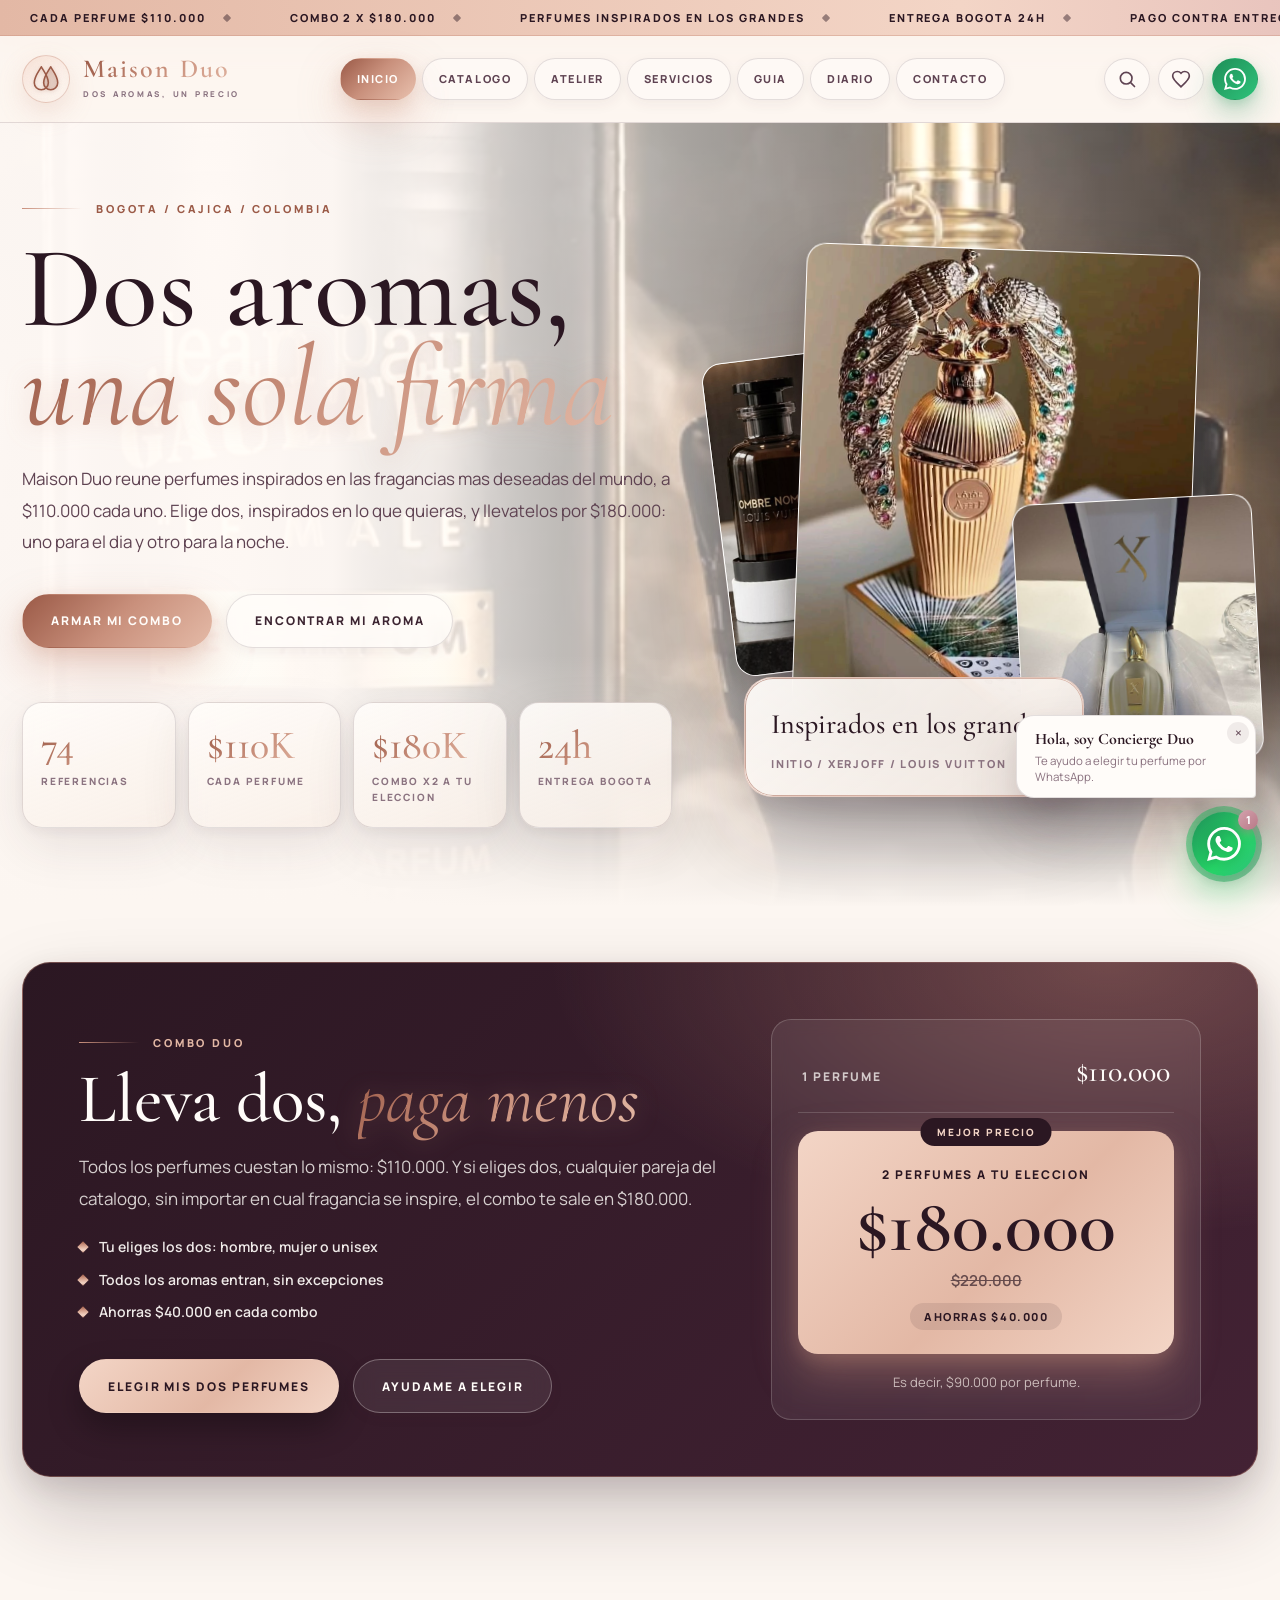
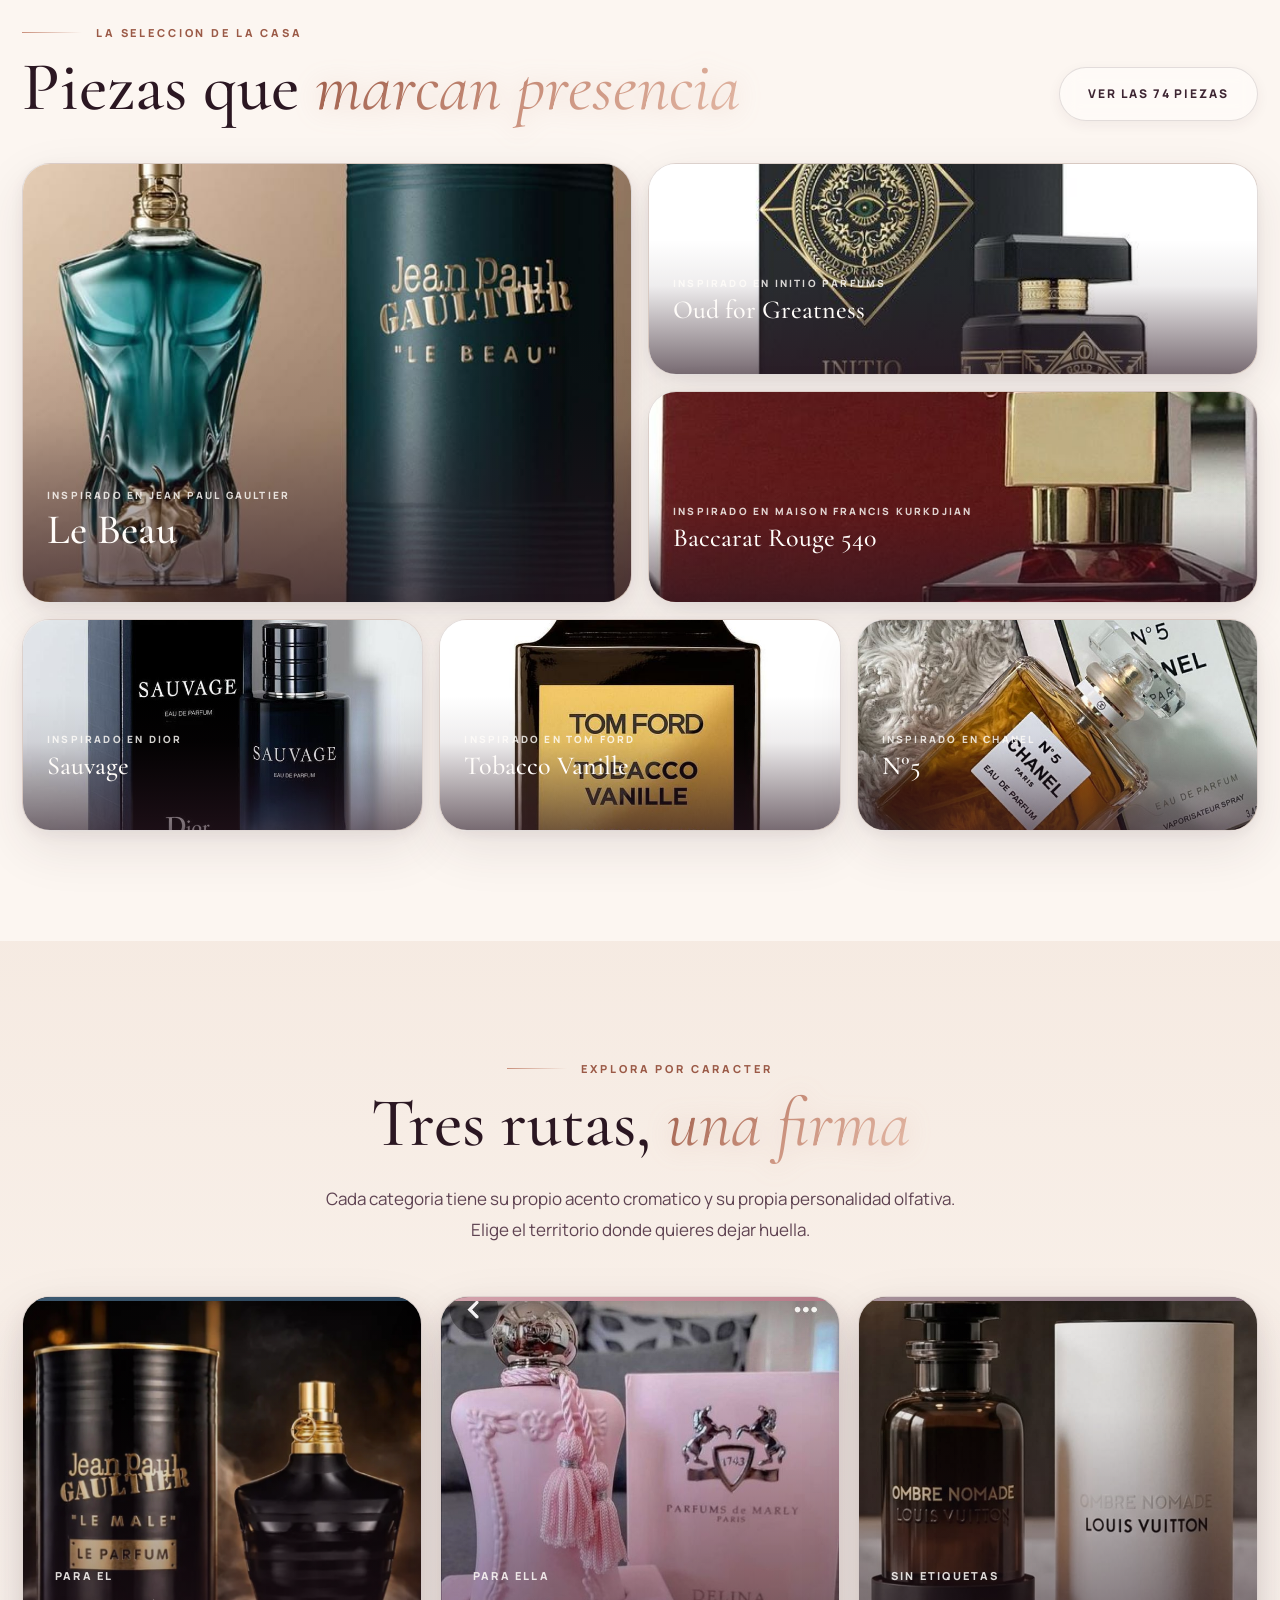
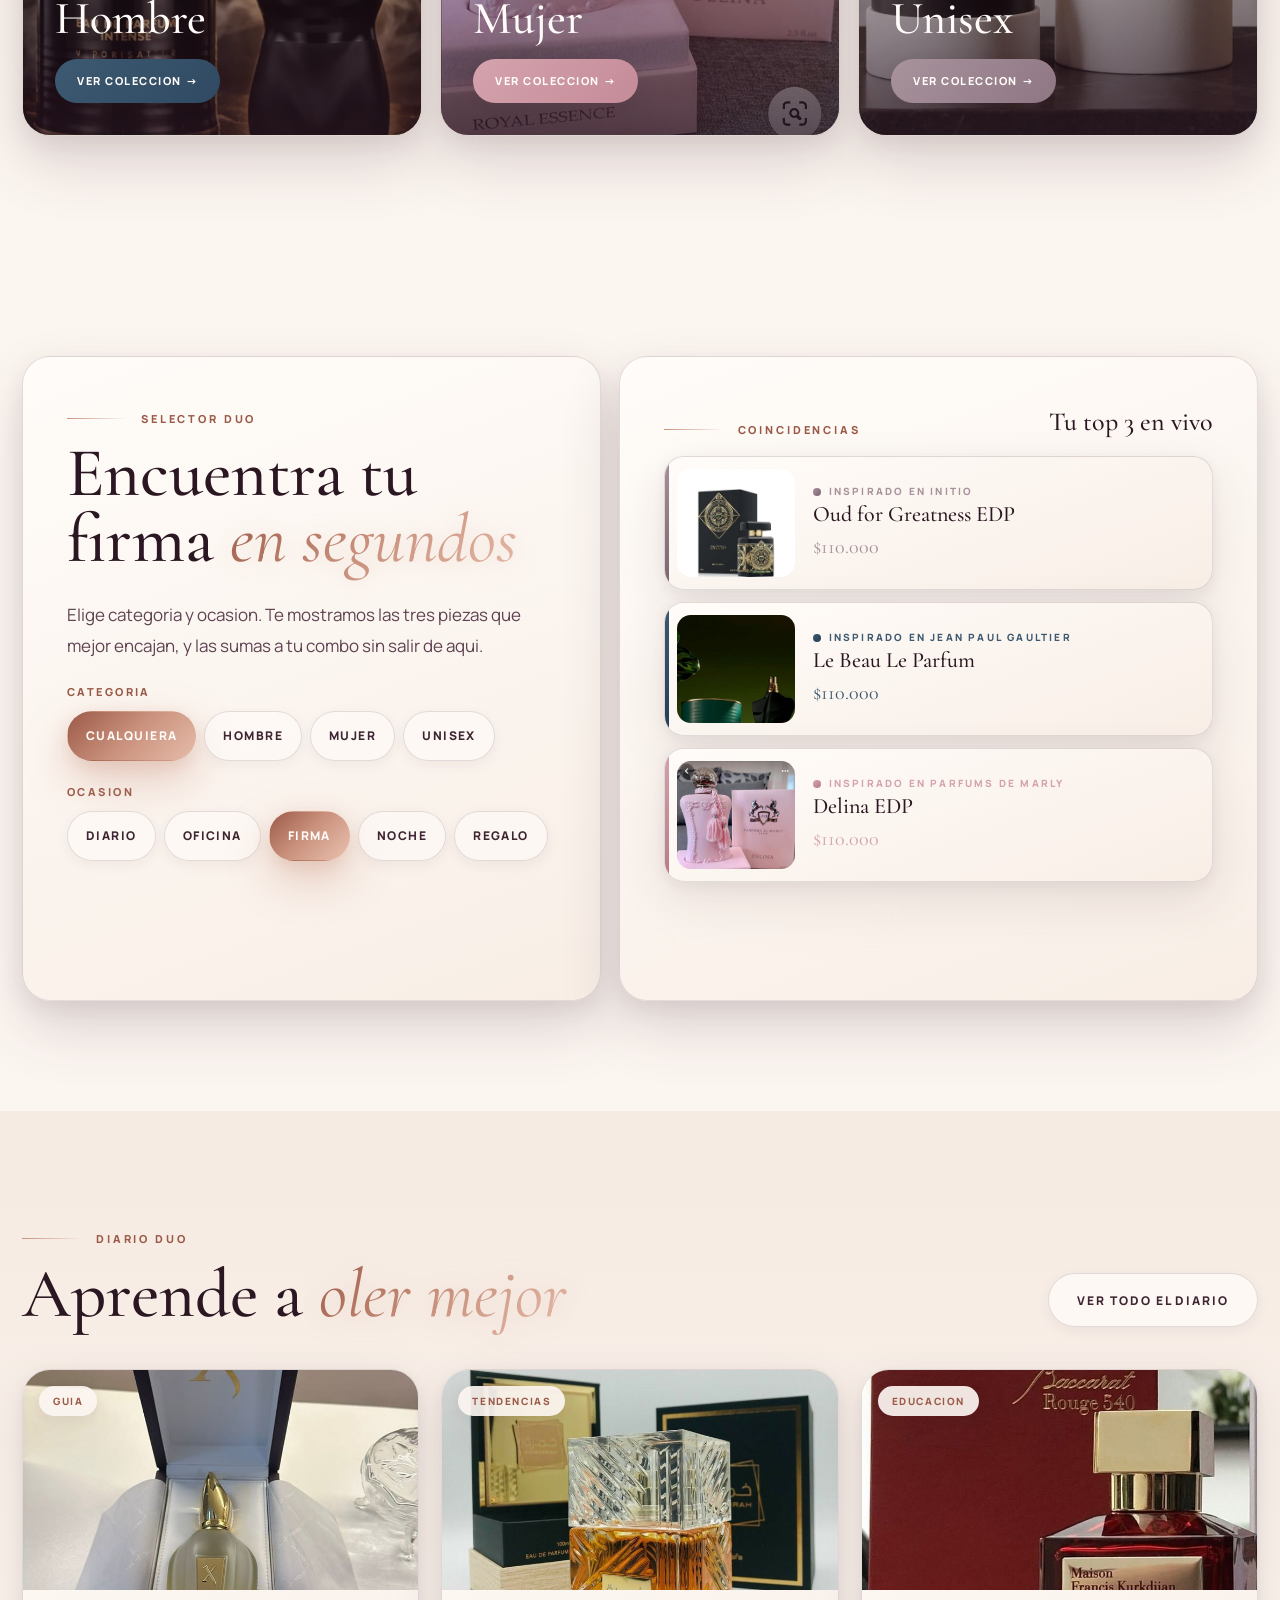
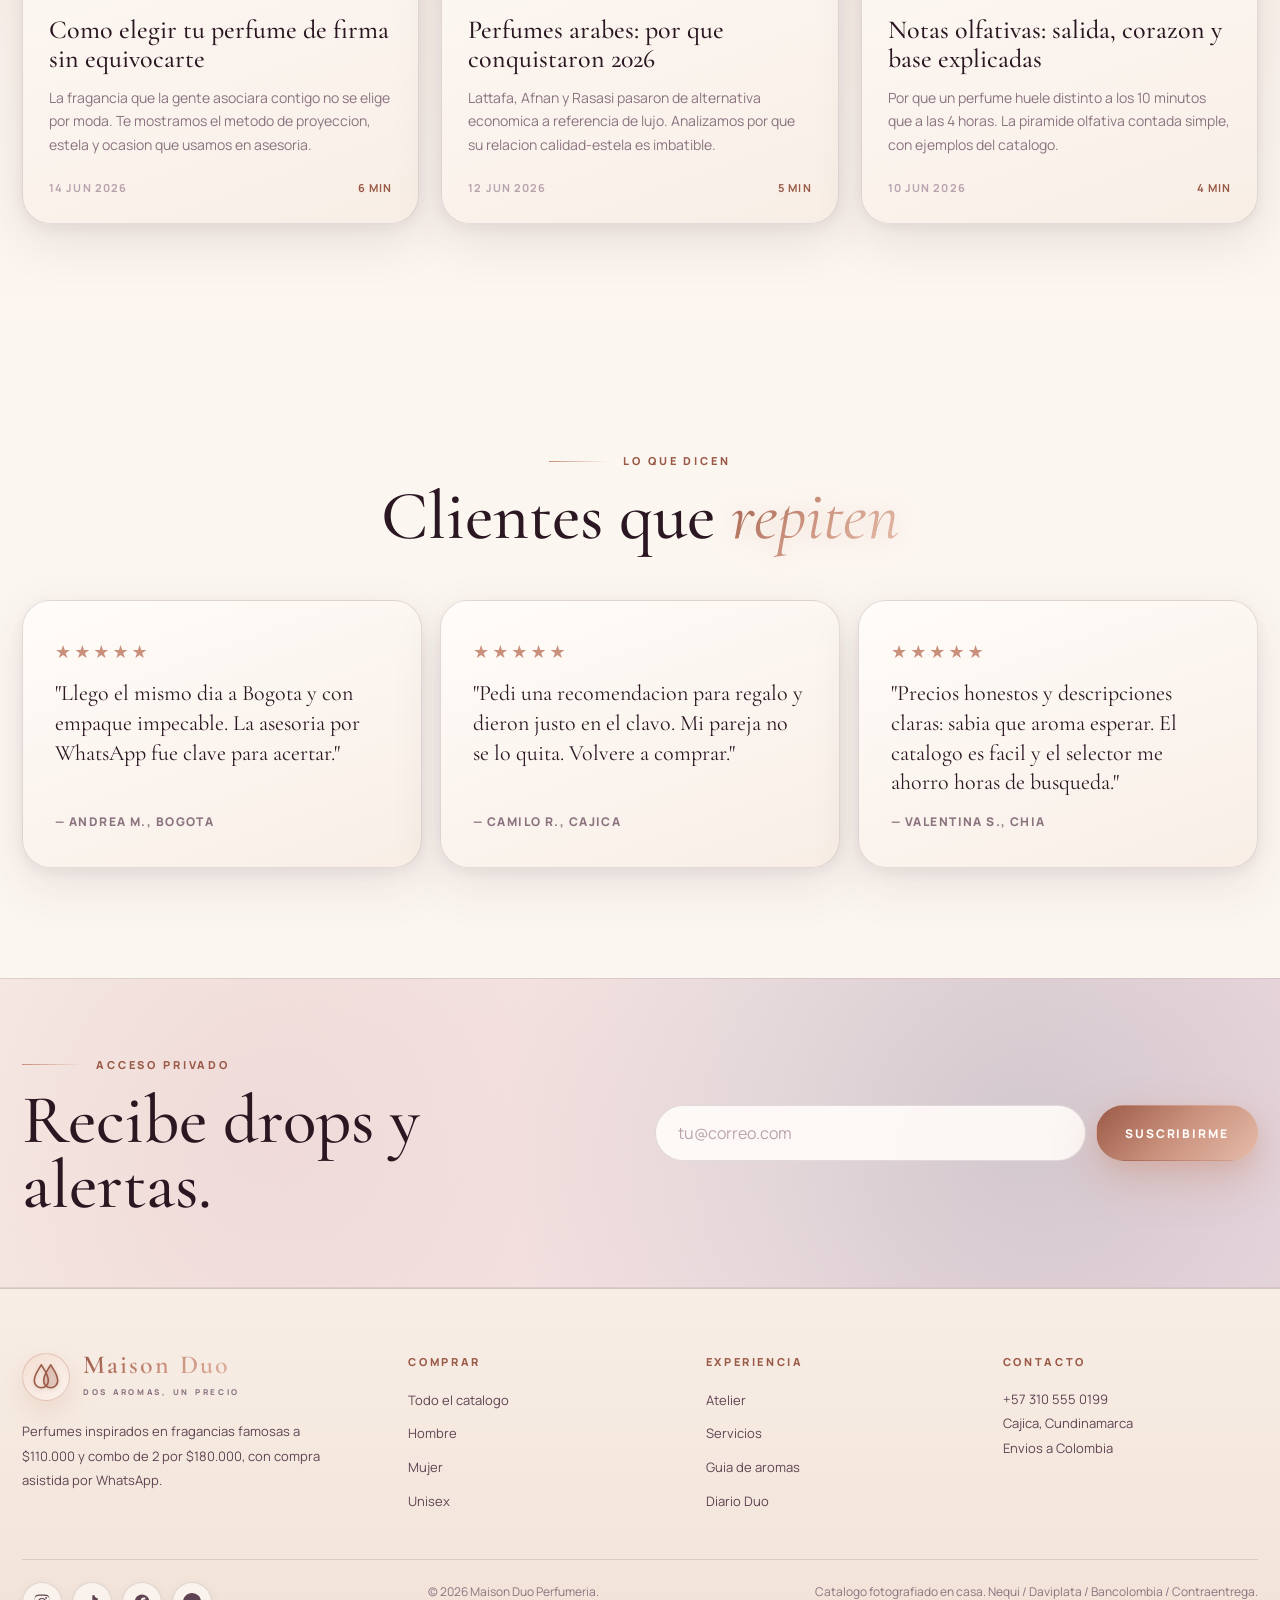
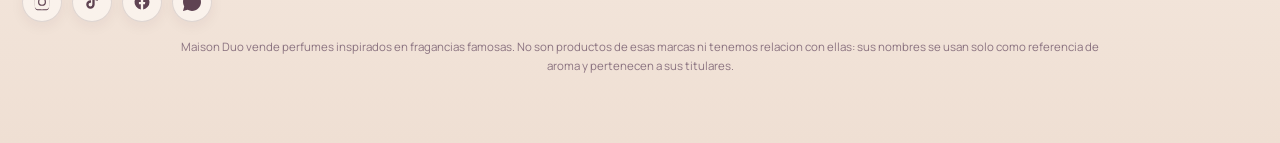
==== index.html @ 2a23bab1 "Sell perfumes as "inspirados en" instead of originals - Every product now reads "Inspirado en <marca" ====
<!DOCTYPE html>
<html lang="es-CO">
<head>
  <meta charset="UTF-8">
  <meta name="viewport" content="width=device-width, initial-scale=1.0">
  <title>Maison Duo | Perfumes inspirados en los grandes, a $110.000 y combo x2 por $180.000</title>
  <meta name="description" content="Perfumes inspirados en las fragancias mas deseadas, en Colombia: cada uno a $110.000 y combo de 2 a tu eleccion por $180.000. Asesoria por WhatsApp y envios a Bogota, Cajica y todo el pais.">
  <meta name="robots" content="index,follow">
  <meta property="og:title" content="Maison Duo | Cada perfume $110.000, combo x2 $180.000">
  <meta property="og:description" content="Elige dos perfumes inspirados en las fragancias que mas te gustan y paga $180.000. Concierge por WhatsApp y catalogo separado por ocasion, estilo y categoria.">
  <meta property="og:type" content="website">
  <meta property="og:image" content="https://daniel666674.github.io/imperium-royal/images/WhatsApp%20Image%202026-06-13%20at%203.59.09%20PM%20%281%29.jpeg">
  <meta name="twitter:card" content="summary_large_image">
  <link rel="icon" href="favicon.ico" sizes="32x32">
  <link rel="preconnect" href="https://fonts.googleapis.com">
  <link rel="preconnect" href="https://fonts.gstatic.com" crossorigin>
  
  <link href="https://fonts.googleapis.com/css2?family=Cormorant+Garamond:ital,wght@0,400;0,500;0,600;1,400&family=Manrope:wght@400;500;600;700;800&display=swap" rel="stylesheet">
  <link rel="stylesheet" href="styles.css?v=16">
  <script type="application/ld+json">{"@context":"https://schema.org","@type":"Store","name":"Maison Duo","description":"Perfumeria con perfumes inspirados en fragancias famosas, a $110.000 y combo de 2 por $180.000, con asesoria privada en Colombia.","priceRange":"$110.000 - $180.000","telephone":"+57 310 555 0199","address":{"@type":"PostalAddress","addressLocality":"Cajica","addressRegion":"Cundinamarca","addressCountry":"CO"},"sameAs":["https://github.com/Daniel666674/imperium-royal"]}</script>
</head>
<body>
<a class="skip-link" href="#main">Saltar al contenido</a>
<div class="ticker"><div class="ticker-track"><span>Cada perfume $110.000</span><span>Combo 2 x $180.000</span><span>Perfumes inspirados en los grandes</span><span>Entrega Bogota 24h</span><span>Pago contra entrega</span><span>Cada perfume $110.000</span><span>Combo 2 x $180.000</span><span>Perfumes inspirados en los grandes</span><span>Entrega Bogota 24h</span><span>Pago contra entrega</span></div></div>
<header class="site-header"><div class="shell nav-inner"><a class="brand" href="index.html" aria-label="Maison Duo inicio"><span class="brand-mark" aria-hidden="true"><svg viewBox="0 0 64 64" fill="none"><path d="M22 6C26 14 37 26 37 40A15 15 0 0 1 7 40C7 26 18 14 22 6Z" stroke="currentColor" stroke-width="3.4" stroke-linejoin="round"/><path d="M42 6C46 14 57 26 57 40A15 15 0 0 1 27 40C27 26 38 14 42 6Z" fill="currentColor" fill-opacity=".2" stroke="currentColor" stroke-width="3.4" stroke-linejoin="round"/></svg></span><span><strong>Maison Duo</strong><small>Dos aromas, un precio</small></span></a><nav class="nav-links" aria-label="Navegacion principal"><a class="nav-link active" href="index.html">Inicio</a><a class="nav-link" href="catalogo.html">Catalogo</a><a class="nav-link" href="atelier.html">Atelier</a><a class="nav-link" href="servicios.html">Servicios</a><a class="nav-link" href="guia.html">Guia</a><a class="nav-link" href="blog.html">Diario</a><a class="nav-link" href="contacto.html">Contacto</a></nav><div class="nav-actions"><button class="icon-btn menu-toggle" aria-label="Abrir menu">Menu</button><a class="icon-btn" href="catalogo.html" aria-label="Ir al catalogo">Buscar</a><a class="nav-link wa-btn" href="https://wa.me/573105550199?text=Hola%20Maison%20Duo%2C%20quiero%20asesoria%20premium" target="_blank" rel="noopener" aria-label="WhatsApp"><svg viewBox="0 0 32 32" fill="currentColor" aria-hidden="true"><path d="M16.003.064C7.17.064.008 7.226.008 16.062a15.94 15.94 0 0 0 2.137 7.992L0 32.064l8.2-2.148a15.98 15.98 0 0 0 7.803 1.992h.007c8.83 0 15.99-7.162 15.99-15.998 0-4.28-1.663-8.302-4.682-11.322A15.89 15.89 0 0 0 16.003.064zM23.31 19.28c-.4-.2-2.37-1.17-2.74-1.3-.37-.13-.64-.2-.9.2-.27.4-1.03 1.3-1.27 1.57-.23.27-.47.3-.87.1-.4-.2-1.69-.62-3.22-1.98-1.19-1.06-1.99-2.37-2.22-2.77-.23-.4-.02-.62.18-.82.18-.18.4-.47.6-.7.2-.23.27-.4.4-.67.13-.27.07-.5-.03-.7-.1-.2-.9-2.17-1.23-2.97-.33-.78-.66-.67-.9-.69-.23-.01-.5-.01-.77-.01-.27 0-.7.1-1.07.5-.37.4-1.4 1.37-1.4 3.34 0 1.97 1.43 3.87 1.63 4.13.2.27 2.82 4.31 6.83 6.04.95.41 1.7.66 2.28.84.96.31 1.83.26 2.52.16.77-.12 2.37-.97 2.7-1.9.33-.93.33-1.73.23-1.9-.1-.17-.37-.27-.77-.47z"/></svg></a></div></div></header>
<main id="main">
  <section class="hero">
    <div class="shell hero-grid">
      <div class="reveal"><span class="eyebrow">Bogota / Cajica / Colombia</span><h1>Dos aromas, <em>una sola firma</em></h1><p class="lead">Maison Duo reune perfumes inspirados en las fragancias mas deseadas del mundo, a $110.000 cada uno. Elige dos, inspirados en lo que quieras, y llevatelos por $180.000: uno para el dia y otro para la noche.</p><div class="cta-row"><a class="pill-btn primary" href="catalogo.html#catalogo">Armar mi combo</a><a class="pill-btn secondary" href="guia.html">Encontrar mi aroma</a></div><div class="proof-strip"><div><b>74</b><span>Referencias</span></div><div><b>$110K</b><span>Cada perfume</span></div><div><b>$180K</b><span>Combo x2 a tu eleccion</span></div><div><b>24h</b><span>Entrega Bogota</span></div></div></div>
      <div class="hero-panel reveal"><div class="image-stack"><figure class="photo-frame side"><img src="images/WhatsApp%20Image%202026-06-13%20at%203.58.56%20PM%20%282%29.jpeg" alt="Louis Vuitton Ombre Nomade sobre marmol" loading="eager" decoding="async"></figure><figure class="photo-frame main"><img src="images/WhatsApp%20Image%202026-06-13%20at%203.59.09%20PM%20%282%29.jpeg" alt="Lattafa Pride Afeef edicion dorada con pavos reales" loading="eager" decoding="async"></figure><figure class="photo-frame mini"><img src="images/WhatsApp%20Image%202026-06-13%20at%203.58.59%20PM.jpeg" alt="Xerjoff Naxos en estuche de lujo" loading="eager" decoding="async"></figure><div class="floating-note"><b>Inspirados en los grandes</b><span>Initio / Xerjoff / Louis Vuitton</span></div></div></div>
    </div>
  </section>

  <section class="section combo-section" id="combo"><div class="shell">
    <div class="combo-banner reveal">
      <div class="combo-copy">
        <span class="eyebrow">Combo Duo</span>
        <h2>Lleva dos, <em>paga menos</em></h2>
        <p class="lead">Todos los perfumes cuestan lo mismo: $110.000. Y si eliges dos, cualquier pareja del catalogo, sin importar en cual fragancia se inspire, el combo te sale en $180.000.</p>
        <ul class="combo-points">
          <li>Tu eliges los dos: hombre, mujer o unisex</li>
          <li>Todos los aromas entran, sin excepciones</li>
          <li>Ahorras $40.000 en cada combo</li>
        </ul>
        <div class="cta-row"><a class="pill-btn primary" href="catalogo.html#catalogo">Elegir mis dos perfumes</a><a class="pill-btn secondary" href="guia.html">Ayudame a elegir</a></div>
      </div>
      <div class="combo-card" aria-label="Precios">
        <div class="combo-card-row"><span>1 perfume</span><b>$110.000</b></div>
        <div class="combo-card-hot">
          <span class="combo-badge">Mejor precio</span>
          <span class="combo-card-label">2 perfumes a tu eleccion</span>
          <b class="combo-card-price">$180.000</b>
          <s>$220.000</s>
          <span class="combo-card-save">Ahorras $40.000</span>
        </div>
        <p class="combo-card-note">Es decir, $90.000 por perfume.</p>
      </div>
    </div>
  </div></section>

  <section class="section">
    <div class="shell">
      <div class="section-head reveal"><div><span class="eyebrow">La seleccion de la casa</span><h2>Piezas que <em>marcan presencia</em></h2></div><a class="pill-btn secondary" href="catalogo.html">Ver las 74 piezas</a></div>
      <div class="showcase reveal">
        <a class="show-tile feat" href="catalogo.html?cat=hombre" data-open="5"><img src="images/WhatsApp%20Image%202026-06-13%20at%203.59.09%20PM%20%281%29.jpeg" alt="Perfume inspirado en Jean Paul Gaultier Le Beau" loading="lazy" decoding="async"><div class="cap"><small>Inspirado en Jean Paul Gaultier</small><b>Le Beau</b><em>Ver detalle &rarr;</em></div></a>
        <a class="show-tile wide" href="catalogo.html?cat=unisex" data-open="0"><img src="images/WhatsApp%20Image%202026-06-13%20at%203.58.41%20PM.jpeg" alt="Perfume inspirado en Initio Oud for Greatness" loading="lazy" decoding="async"><div class="cap"><small>Inspirado en Initio Parfums</small><b>Oud for Greatness</b><em>Ver detalle &rarr;</em></div></a>
        <a class="show-tile wide" href="catalogo.html?cat=unisex" data-open="18"><img src="images/WhatsApp%20Image%202026-06-13%20at%203.58.50%20PM%20%281%29.jpeg" alt="Perfume inspirado en Maison Francis Kurkdjian Baccarat Rouge 540" loading="lazy" decoding="async"><div class="cap"><small>Inspirado en Maison Francis Kurkdjian</small><b>Baccarat Rouge 540</b><em>Ver detalle &rarr;</em></div></a>
        <a class="show-tile std" href="catalogo.html?cat=hombre" data-open="51"><img src="images/WhatsApp%20Image%202026-06-13%20at%203.59.06%20PM%20%282%29.jpeg" alt="Perfume inspirado en Dior Sauvage Eau de Parfum" loading="lazy" decoding="async"><div class="cap"><small>Inspirado en Dior</small><b>Sauvage</b><em>Ver detalle &rarr;</em></div></a>
        <a class="show-tile std" href="catalogo.html?cat=unisex" data-open="2"><img src="images/WhatsApp%20Image%202026-06-13%20at%203.58.43%20PM.jpeg" alt="Perfume inspirado en Tom Ford Tobacco Vanille" loading="lazy" decoding="async"><div class="cap"><small>Inspirado en Tom Ford</small><b>Tobacco Vanille</b><em>Ver detalle &rarr;</em></div></a>
        <a class="show-tile std" href="catalogo.html?cat=mujer" data-open="52"><img src="images/WhatsApp%20Image%202026-06-13%20at%203.59.06%20PM%20%283%29.jpeg" alt="Perfume inspirado en Chanel No 5 Eau de Parfum" loading="lazy" decoding="async"><div class="cap"><small>Inspirado en Chanel</small><b>N&deg;5</b><em>Ver detalle &rarr;</em></div></a>
      </div>
    </div>
  </section>

  <section class="section alt">
    <div class="shell">
      <div class="head-center reveal"><span class="eyebrow">Explora por caracter</span><h2>Tres rutas, <em>una firma</em></h2><p class="lead">Cada categoria tiene su propio acento cromatico y su propia personalidad olfativa. Elige el territorio donde quieres dejar huella.</p></div>
      <div class="collections reveal">
        <article class="collection-card" data-cat="hombre"><img src="images/WhatsApp%20Image%202026-06-13%20at%203.59.11%20PM.jpeg" alt="Perfumes para hombre" loading="lazy" decoding="async"><div class="c-body"><span>Para el</span><h3>Hombre</h3><a class="c-link" href="catalogo.html?cat=hombre">Ver coleccion &rarr;</a></div></article>
        <article class="collection-card" data-cat="mujer"><img src="images/WhatsApp%20Image%202026-06-13%20at%203.58.46%20PM%20%282%29.jpeg" alt="Perfumes para mujer" loading="lazy" decoding="async"><div class="c-body"><span>Para ella</span><h3>Mujer</h3><a class="c-link" href="catalogo.html?cat=mujer">Ver coleccion &rarr;</a></div></article>
        <article class="collection-card" data-cat="unisex"><img src="images/WhatsApp%20Image%202026-06-13%20at%203.58.56%20PM%20%282%29.jpeg" alt="Perfumes unisex y nicho" loading="lazy" decoding="async"><div class="c-body"><span>Sin etiquetas</span><h3>Unisex</h3><a class="c-link" href="catalogo.html?cat=unisex">Ver coleccion &rarr;</a></div></article>
      </div>
    </div>
  </section>

  <section class="section"><div class="shell finder reveal" data-scent-finder>
    <div class="finder-copy">
      <span class="eyebrow">Selector Duo</span>
      <h2>Encuentra tu firma <em>en segundos</em></h2>
      <p class="lead">Elige categoria y ocasion. Te mostramos las tres piezas que mejor encajan, y las sumas a tu combo sin salir de aqui.</p>
      <div class="finder-group">
        <span class="finder-label">Categoria</span>
        <div class="finder-options">
          <button class="choice active" data-pick="cat:all">Cualquiera</button>
          <button class="choice" data-pick="cat:hombre">Hombre</button>
          <button class="choice" data-pick="cat:mujer">Mujer</button>
          <button class="choice" data-pick="cat:unisex">Unisex</button>
        </div>
      </div>
      <div class="finder-group">
        <span class="finder-label">Ocasion</span>
        <div class="finder-options">
          <button class="choice" data-pick="mood:diario">Diario</button>
          <button class="choice" data-pick="mood:oficina">Oficina</button>
          <button class="choice active" data-pick="mood:firma">Firma</button>
          <button class="choice" data-pick="mood:noche">Noche</button>
          <button class="choice" data-pick="mood:regalo">Regalo</button>
        </div>
      </div>
    </div>
    <div class="finder-stage">
      <div class="finder-stage-head"><span class="eyebrow">Coincidencias</span><h3 style="font-family:var(--serif);font-size:26px;font-weight:500">Tu top 3 en vivo</h3></div>
      <div class="finder-results" data-results aria-live="polite"></div>
      <a class="pill-btn secondary" href="catalogo.html" style="margin-top:6px;align-self:flex-start">Explorar las 74 piezas</a>
    </div>
  </div></section>

  <section class="section alt">
    <div class="shell">
      <div class="section-head reveal"><div><span class="eyebrow">Diario Duo</span><h2>Aprende a <em>oler mejor</em></h2></div><a class="pill-btn secondary" href="blog.html">Ver todo el diario</a></div>
      <div class="journal reveal">
        <a class="post-card" href="blog.html#firma"><div class="post-thumb"><span class="post-cat">Guia</span><img src="images/WhatsApp%20Image%202026-06-13%20at%203.58.59%20PM.jpeg" alt="Como elegir tu perfume de firma" loading="lazy" decoding="async"></div><div class="post-body"><h3>Como elegir tu perfume de firma sin equivocarte</h3><p>La fragancia que la gente asociara contigo no se elige por moda. Te mostramos el metodo de proyeccion, estela y ocasion que usamos en asesoria.</p><div class="post-meta"><span>14 Jun 2026</span><span class="read">6 min</span></div></div></a>
        <a class="post-card" href="blog.html#arabes"><div class="post-thumb"><span class="post-cat">Tendencias</span><img src="images/WhatsApp%20Image%202026-06-13%20at%203.59.10%20PM%20%281%29.jpeg" alt="Perfumes arabes en 2026" loading="lazy" decoding="async"></div><div class="post-body"><h3>Perfumes arabes: por que conquistaron 2026</h3><p>Lattafa, Afnan y Rasasi pasaron de alternativa economica a referencia de lujo. Analizamos por que su relacion calidad-estela es imbatible.</p><div class="post-meta"><span>12 Jun 2026</span><span class="read">5 min</span></div></div></a>
        <a class="post-card" href="blog.html#notas"><div class="post-thumb"><span class="post-cat">Educacion</span><img src="images/WhatsApp%20Image%202026-06-13%20at%203.58.50%20PM%20%281%29.jpeg" alt="Notas olfativas explicadas" loading="lazy" decoding="async"></div><div class="post-body"><h3>Notas olfativas: salida, corazon y base explicadas</h3><p>Por que un perfume huele distinto a los 10 minutos que a las 4 horas. La piramide olfativa contada simple, con ejemplos del catalogo.</p><div class="post-meta"><span>10 Jun 2026</span><span class="read">4 min</span></div></div></a>
      </div>
    </div>
  </section>

  <section class="section"><div class="shell">
    <div class="head-center reveal"><span class="eyebrow">Lo que dicen</span><h2>Clientes que <em>repiten</em></h2></div>
    <div class="testi-grid reveal">
      <figure class="testi"><div class="stars" aria-label="5 de 5">★★★★★</div><blockquote>"Llego el mismo dia a Bogota y con empaque impecable. La asesoria por WhatsApp fue clave para acertar."</blockquote><figcaption>— Andrea M., Bogota</figcaption></figure>
      <figure class="testi"><div class="stars" aria-label="5 de 5">★★★★★</div><blockquote>"Pedi una recomendacion para regalo y dieron justo en el clavo. Mi pareja no se lo quita. Volvere a comprar."</blockquote><figcaption>— Camilo R., Cajica</figcaption></figure>
      <figure class="testi"><div class="stars" aria-label="5 de 5">★★★★★</div><blockquote>"Precios honestos y descripciones claras: sabia que aroma esperar. El catalogo es facil y el selector me ahorro horas de busqueda."</blockquote><figcaption>— Valentina S., Chia</figcaption></figure>
    </div>
  </div></section>

  <section class="section alt" data-recent-section style="display:none"><div class="shell">
    <div class="section-head reveal"><div><span class="eyebrow">Tu recorrido</span><h2>Vistos <em>recientemente</em></h2></div><a class="pill-btn secondary" href="catalogo.html">Seguir explorando</a></div>
    <div class="recent-row" data-recent aria-live="polite"></div>
  </div></section>

  <section class="newsletter"><div class="shell newsletter-inner reveal"><div><span class="eyebrow">Acceso privado</span><h2>Recibe drops y alertas.</h2></div><form class="form" data-soft-submit><input type="email" placeholder="tu@correo.com" aria-label="Correo electronico" required><button class="pill-btn primary" type="submit">Suscribirme</button></form></div></section>
</main>
<footer><div class="shell footer-grid"><div><a class="brand" href="index.html"><span class="brand-mark" aria-hidden="true"><svg viewBox="0 0 64 64" fill="none"><path d="M22 6C26 14 37 26 37 40A15 15 0 0 1 7 40C7 26 18 14 22 6Z" stroke="currentColor" stroke-width="3.4" stroke-linejoin="round"/><path d="M42 6C46 14 57 26 57 40A15 15 0 0 1 27 40C27 26 38 14 42 6Z" fill="currentColor" fill-opacity=".2" stroke="currentColor" stroke-width="3.4" stroke-linejoin="round"/></svg></span><span><strong>Maison Duo</strong><small>Dos aromas, un precio</small></span></a><p style="margin-top:18px;max-width:330px">Perfumes inspirados en fragancias famosas a $110.000 y combo de 2 por $180.000, con compra asistida por WhatsApp.</p></div><div><h4>Comprar</h4><ul><li><a href="catalogo.html">Todo el catalogo</a></li><li><a href="catalogo.html?cat=hombre">Hombre</a></li><li><a href="catalogo.html?cat=mujer">Mujer</a></li><li><a href="catalogo.html?cat=unisex">Unisex</a></li></ul></div><div><h4>Experiencia</h4><ul><li><a href="atelier.html">Atelier</a></li><li><a href="servicios.html">Servicios</a></li><li><a href="guia.html">Guia de aromas</a></li><li><a href="blog.html">Diario Duo</a></li></ul></div><div><h4>Contacto</h4><p>+57 310 555 0199<br>Cajica, Cundinamarca<br>Envios a Colombia</p></div></div><div class="shell footer-bottom"><span>© 2026 Maison Duo Perfumeria.</span><span>Catalogo fotografiado en casa. Nequi / Daviplata / Bancolombia / Contraentrega.</span></div></footer>
<a class="floating-wa" href="https://wa.me/573105550199?text=Hola%20Maison%20Duo%2C%20quiero%20asesoria%20para%20elegir%20un%20perfume" target="_blank" rel="noopener" aria-label="WhatsApp"><svg viewBox="0 0 32 32" fill="currentColor" aria-hidden="true"><path d="M16.003.064C7.17.064.008 7.226.008 16.062a15.94 15.94 0 0 0 2.137 7.992L0 32.064l8.2-2.148a15.98 15.98 0 0 0 7.803 1.992h.007c8.83 0 15.99-7.162 15.99-15.998 0-4.28-1.663-8.302-4.682-11.322A15.89 15.89 0 0 0 16.003.064zM23.31 19.28c-.4-.2-2.37-1.17-2.74-1.3-.37-.13-.64-.2-.9.2-.27.4-1.03 1.3-1.27 1.57-.23.27-.47.3-.87.1-.4-.2-1.69-.62-3.22-1.98-1.19-1.06-1.99-2.37-2.22-2.77-.23-.4-.02-.62.18-.82.18-.18.4-.47.6-.7.2-.23.27-.4.4-.67.13-.27.07-.5-.03-.7-.1-.2-.9-2.17-1.23-2.97-.33-.78-.66-.67-.9-.69-.23-.01-.5-.01-.77-.01-.27 0-.7.1-1.07.5-.37.4-1.4 1.37-1.4 3.34 0 1.97 1.43 3.87 1.63 4.13.2.27 2.82 4.31 6.83 6.04.95.41 1.7.66 2.28.84.96.31 1.83.26 2.52.16.77-.12 2.37-.97 2.7-1.9.33-.93.33-1.73.23-1.9-.1-.17-.37-.27-.77-.47z"/></svg></a>
<script src="site.js?v=16"></script>
</body>
</html>
---- styles.css ----
*,*::before,*::after{box-sizing:border-box;margin:0;padding:0}
:root{
  --cream-50:#fcf6f1;
  --cream-100:#f8eee6;
  --cream-200:#efdfd3;
  --cream-300:#e0cbbb;
  --ivory:#fffcf9;
  --paper:#fbf3ec;
  --linen:#f4e7dd;
  --sand:#ead8ca;
  --espresso:#2b1722;
  --ink:#3d2532;
  --cocoa:#5f4352;
  --muted:#8b7380;
  --whisper:#b9a3ae;
  --champagne:#c9907c;
  --champagne-2:#e3b8a5;
  --champagne-3:#f3d5c6;
  --bronze:#9b5a47;
  --rose-soft:#d4a3ad;
  --rose-deep:#b87887;
  --navy-soft:#3d5a72;
  --navy-deep:#243d54;
  --taupe-soft:#a8929c;
  --taupe-deep:#7a6270;
  --sage:#9bab94;
  --line:rgba(61,37,50,.14);
  --line-strong:rgba(61,37,50,.28);
  --line-gold:rgba(201,144,124,.42);
  --glass:rgba(255,252,249,.7);
  --shadow-soft:0 18px 50px rgba(61,37,50,.1),0 4px 14px rgba(61,37,50,.06);
  --shadow-float:0 28px 60px rgba(61,37,50,.16),0 8px 22px rgba(61,37,50,.08);
  --shadow-deep:0 36px 80px rgba(43,23,34,.22),0 10px 28px rgba(43,23,34,.12);
  --shadow-champagne:0 18px 44px rgba(201,144,124,.42),0 6px 16px rgba(201,144,124,.22);
  --grad-champagne:linear-gradient(135deg,#9b5a47 0%,#c9907c 28%,#e3b8a5 55%,#f3d5c6 78%,#c9907c 100%);
  --grad-cream:linear-gradient(180deg,#fcf6f1 0%,#f8eee6 60%,#efdfd3 100%);
  --grad-rose:linear-gradient(135deg,#d4a3ad,#b87887);
  --grad-navy:linear-gradient(135deg,#3d5a72,#243d54);
  --grad-taupe:linear-gradient(135deg,#a8929c,#7a6270);
  --serif:"Cormorant Garamond",Georgia,serif;
  --sans:"Manrope",system-ui,sans-serif;
  --ease:340ms cubic-bezier(.2,.8,.2,1);
  --ease-bouncy:520ms cubic-bezier(.34,1.56,.64,1);
  --radius-pill:999px;
  --radius-lg:28px;
  --radius-md:20px;
  --radius-sm:14px;
}
html{scroll-behavior:smooth;background:var(--cream-50)}
body{font-family:var(--sans);background:var(--cream-50);color:var(--espresso);line-height:1.6;overflow-x:hidden}
body::before{content:"";position:fixed;inset:0;z-index:-2;background:
  radial-gradient(1100px 600px at 12% 8%,rgba(212,163,173,.18),transparent 62%),
  radial-gradient(960px 580px at 88% 18%,rgba(61,90,114,.14),transparent 66%),
  radial-gradient(820px 520px at 50% 92%,rgba(201,144,124,.18),transparent 68%),
  linear-gradient(180deg,#fcf6f1 0%,#f8eee6 100%);
  animation:bgDrift 28s ease-in-out infinite alternate}
body::after{content:"";position:fixed;inset:0;z-index:-1;pointer-events:none;opacity:.28;background-image:
  radial-gradient(rgba(61,37,50,.22) .5px,transparent .6px);
  background-size:3px 3px;mix-blend-mode:multiply}
@keyframes bgDrift{0%{background-position:0 0,0 0,0 0,0 0}100%{background-position:60px 30px,-50px -20px,0 -30px,0 0}}
a{color:inherit;text-decoration:none}
button,input,select,textarea{font:inherit;color:var(--espresso)}
button{border:0;background:transparent;color:inherit;cursor:pointer}
img,svg{display:block;max-width:100%}
.shell{width:min(100% - 44px,1380px);margin-inline:auto}
.skip-link{position:absolute;left:16px;top:12px;z-index:100;padding:10px 18px;border-radius:var(--radius-pill);background:var(--champagne);color:#fffcf9;transform:translateY(-160%);transition:transform var(--ease)}
.skip-link:focus{transform:translateY(0)}
.progress{position:fixed;left:0;top:0;z-index:90;width:100%;height:3px;background:linear-gradient(90deg,var(--champagne),var(--rose-soft),var(--navy-soft),var(--champagne));background-size:200% 100%;transform:scaleX(0);transform-origin:left;animation:gradSlide 6s linear infinite;box-shadow:0 0 14px rgba(201,144,124,.45)}
@keyframes gradSlide{to{background-position:200% 0}}

.ticker{height:36px;overflow:hidden;color:var(--espresso);background:linear-gradient(90deg,#e3b8a5,#f3d5c6,#d4a3ad,#f3d5c6,#e3b8a5);background-size:300% 100%;border-bottom:1px solid var(--line-gold);animation:gradSlide 14s linear infinite;box-shadow:0 4px 24px rgba(201,144,124,.2)}
.ticker-track{height:100%;display:flex;align-items:center;width:max-content;animation:ticker 28s linear infinite}
.ticker span{display:inline-flex;align-items:center;gap:18px;padding:0 30px;font-size:11px;font-weight:800;letter-spacing:.18em;text-transform:uppercase;white-space:nowrap}
.ticker span::after{content:"";width:6px;height:6px;background:var(--espresso);opacity:.45;transform:rotate(45deg);border-radius:1px}
@keyframes ticker{to{transform:translateX(-50%)}}

.site-header{position:sticky;top:0;z-index:70;background:rgba(252,246,241,.74);backdrop-filter:blur(24px) saturate(140%);border-bottom:1px solid var(--line);transition:background var(--ease),box-shadow var(--ease)}
.site-header.scrolled{background:rgba(252,246,241,.94);box-shadow:0 12px 36px rgba(61,37,50,.1)}
.nav-inner{min-height:86px;display:grid;grid-template-columns:auto 1fr auto;align-items:center;gap:22px}
.brand{display:flex;align-items:center;gap:13px;min-width:max-content}
.brand-mark{width:48px;height:48px;display:grid;place-items:center;border:1px solid var(--line-gold);background:linear-gradient(145deg,rgba(243,213,198,.5),rgba(255,252,249,.7));border-radius:50%;box-shadow:0 10px 26px rgba(201,144,124,.22),inset 0 0 18px rgba(243,213,198,.3);transition:transform var(--ease-bouncy),box-shadow var(--ease)}
.brand:hover .brand-mark{transform:rotate(-12deg) scale(1.08);box-shadow:0 16px 36px rgba(201,144,124,.36),inset 0 0 22px rgba(243,213,198,.4)}
.brand-mark svg{width:30px;color:var(--bronze);filter:drop-shadow(0 1px 2px rgba(155,90,71,.3))}
.brand strong{display:block;font-family:var(--serif);font-size:26px;font-weight:600;line-height:.88;letter-spacing:.08em;background:var(--grad-champagne);background-size:200% 100%;-webkit-background-clip:text;background-clip:text;color:transparent;animation:gradSlide 8s linear infinite}
.brand small{display:block;margin-top:7px;color:var(--muted);font-size:8px;font-weight:800;letter-spacing:.34em;text-transform:uppercase}
.nav-links{display:flex;justify-content:center;gap:6px}

.nav-link,.pill-btn,.icon-btn,.tab-btn,.choice,.mini-add{position:relative;display:inline-flex;align-items:center;justify-content:center;gap:9px;min-height:42px;border:1px solid var(--line);background:rgba(255,252,249,.55);color:var(--ink);font-size:11px;font-weight:800;letter-spacing:.14em;text-transform:uppercase;border-radius:var(--radius-pill);transition:transform var(--ease),background var(--ease),border-color var(--ease),color var(--ease),box-shadow var(--ease);overflow:hidden;isolation:isolate;box-shadow:0 4px 14px rgba(61,37,50,.06)}
.nav-link::after,.pill-btn::after,.tab-btn::after,.choice::after{content:"";position:absolute;top:0;left:-120%;width:60%;height:100%;background:linear-gradient(110deg,transparent,rgba(255,252,249,.65),transparent);transition:left 700ms ease;pointer-events:none}
.nav-link:hover::after,.pill-btn:hover::after,.tab-btn:hover::after,.choice:hover::after{left:140%}
.nav-link{padding:0 16px;color:var(--cocoa)}
.nav-link:hover,.pill-btn:hover,.icon-btn:hover,.tab-btn:hover{transform:translateY(-3px);border-color:var(--line-gold);color:var(--bronze);box-shadow:0 14px 28px rgba(61,37,50,.12),0 0 0 1px rgba(201,144,124,.18)}
.nav-link.active{background:var(--grad-champagne);background-size:200% 100%;border-color:transparent;color:#fffcf9;box-shadow:var(--shadow-champagne);animation:gradSlide 8s linear infinite}

.nav-actions{display:flex;align-items:center;gap:8px}
.icon-btn{width:46px;padding:0;color:var(--cocoa);border-radius:50%}
.wa-btn{width:46px;padding:0;background:linear-gradient(135deg,#1f8f58,#2ec27a);border-color:transparent;color:#fff;border-radius:50%;box-shadow:0 14px 30px rgba(31,143,88,.32),0 4px 10px rgba(31,143,88,.18)}
.wa-btn svg{width:22px;height:22px}
.wa-btn:hover{transform:translateY(-3px) scale(1.08) rotate(-6deg);box-shadow:0 22px 44px rgba(31,143,88,.42),0 6px 14px rgba(31,143,88,.28);color:#fff}
.floating-wa svg{width:32px;height:32px}
.menu-toggle{display:none;font-size:0;position:relative;background-color:rgba(255,252,249,.55);background-image:linear-gradient(var(--cocoa),var(--cocoa));background-size:18px 2px;background-position:center;background-repeat:no-repeat}
.menu-toggle::before,.menu-toggle::after{content:"";position:absolute;left:50%;width:18px;height:2px;border-radius:2px;background:var(--cocoa);transition:transform .34s cubic-bezier(.2,.8,.2,1),top .34s ease}
.menu-toggle::before{top:calc(50% - 6px);transform:translateX(-50%)}
.menu-toggle::after{top:calc(50% + 6px);transform:translateX(-50%)}
.menu-toggle.open{background-size:0 2px}
.menu-toggle.open::before{top:50%;transform:translate(-50%,-50%) rotate(45deg)}
.menu-toggle.open::after{top:50%;transform:translate(-50%,-50%) rotate(-45deg)}
.social{display:flex;gap:10px;align-items:center}
.social-btn{display:inline-grid;place-items:center;width:40px;height:40px;border-radius:50%;border:1px solid var(--line);background:rgba(255,252,249,.6);color:var(--cocoa);box-shadow:0 4px 14px rgba(61,37,50,.06);transition:transform var(--ease),color var(--ease),box-shadow var(--ease),background var(--ease)}
.social-btn svg{width:18px;height:18px}
.social-btn:hover{transform:translateY(-4px) scale(1.08);color:#fffcf9;background:var(--grad-champagne);background-size:200% 100%;border-color:transparent;box-shadow:var(--shadow-champagne);animation:gradSlide 6s linear infinite}

.hero{position:relative;min-height:calc(100vh - 122px);overflow:hidden}
.hero::before{content:"";position:absolute;inset:0;background:
  linear-gradient(90deg,rgba(252,246,241,.92) 0 30%,rgba(252,246,241,.6) 56%,rgba(252,246,241,.12) 100%),
  url("https://images.unsplash.com/photo-1584841247175-4d766cefa018?auto=format&fit=crop&q=78&w=1800") center right/cover no-repeat;filter:saturate(.85) contrast(.96) brightness(1.05);animation:heroPan 32s ease-in-out infinite alternate}
@keyframes heroPan{0%{background-position:center right,center right}100%{background-position:left,center 60%}}
.hero::after{content:"";position:absolute;left:0;right:0;bottom:0;height:32%;background:linear-gradient(transparent,var(--cream-50));pointer-events:none}
.hero-grid{position:relative;z-index:1;display:grid;grid-template-columns:minmax(0,1fr) minmax(360px,540px);gap:46px;align-items:center;min-height:calc(100vh - 122px);padding:68px 0 78px}

.eyebrow{display:inline-flex;align-items:center;gap:14px;color:var(--bronze);font-size:11px;font-weight:800;letter-spacing:.26em;text-transform:uppercase}
.eyebrow::before{content:"";width:60px;height:1px;background:linear-gradient(90deg,var(--champagne),transparent)}
h1,h2,h3{font-family:var(--serif);font-weight:500;letter-spacing:0;color:var(--espresso)}
h1{margin-top:22px;font-size:clamp(62px,9vw,148px);line-height:.86;color:var(--espresso);max-width:820px}
h1 em,h2 em,h3 em{font-style:italic;background:var(--grad-champagne);background-size:200% 100%;-webkit-background-clip:text;background-clip:text;color:transparent;font-weight:400;animation:gradSlide 8s linear infinite;filter:drop-shadow(0 2px 12px rgba(201,144,124,.32))}
.lead{max-width:650px;margin-top:26px;color:var(--cocoa);font-size:17px;line-height:1.85}
.cta-row{display:flex;flex-wrap:wrap;gap:14px;margin-top:36px}

.pill-btn{min-height:54px;padding:0 28px;color:var(--ink);font-size:12px;letter-spacing:.16em}
.pill-btn.primary{background:var(--grad-champagne);background-size:200% 100%;border-color:transparent;color:#fffcf9;box-shadow:var(--shadow-champagne);animation:gradSlide 8s linear infinite}
.pill-btn.primary:hover{transform:translateY(-4px) scale(1.03);box-shadow:0 30px 60px rgba(201,144,124,.5),0 10px 22px rgba(201,144,124,.32);color:#fffcf9}
.pill-btn.secondary{background:rgba(255,252,249,.7);backdrop-filter:blur(10px);color:var(--ink)}
.pill-btn.secondary:hover{background:rgba(243,213,198,.55);color:var(--espresso);border-color:var(--line-gold)}

.proof-strip{display:grid;grid-template-columns:repeat(4,minmax(0,1fr));gap:12px;max-width:760px;margin-top:54px}
.proof-strip div{background:linear-gradient(160deg,rgba(255,252,249,.92),rgba(248,238,230,.78));backdrop-filter:blur(10px);padding:22px 18px;border:1px solid var(--line);border-radius:var(--radius-md);box-shadow:var(--shadow-soft);transition:transform var(--ease),box-shadow var(--ease),border-color var(--ease)}
.proof-strip div:hover{transform:translateY(-6px);border-color:var(--line-gold);box-shadow:var(--shadow-float)}
.proof-strip b{display:block;font-family:var(--serif);font-size:40px;font-weight:500;line-height:1;background:var(--grad-champagne);background-size:200% 100%;-webkit-background-clip:text;background-clip:text;color:transparent;animation:gradSlide 8s linear infinite}
.proof-strip span{display:block;margin-top:8px;color:var(--muted);font-size:10px;font-weight:800;letter-spacing:.18em;text-transform:uppercase}

.hero-panel{position:relative;min-height:620px;perspective:1400px}
.image-stack{position:absolute;inset:22px 0 0}
.photo-frame{position:absolute;overflow:hidden;border:1px solid rgba(255,252,249,.7);background:#fff;box-shadow:var(--shadow-deep);transition:transform 800ms cubic-bezier(.2,.8,.2,1),box-shadow 600ms;border-radius:var(--radius-md);animation:floatY 6s ease-in-out infinite}
.photo-frame:hover{box-shadow:0 40px 90px rgba(43,23,34,.32),0 0 0 1px rgba(201,144,124,.32)}
.photo-frame img{width:100%;height:100%;object-fit:cover;transition:transform 1.2s ease;filter:saturate(.92)}
.photo-frame:hover img{transform:scale(1.06)}
.photo-frame.main{width:400px;height:470px;right:62px;top:28px;transform:rotateY(-10deg) rotateZ(2deg);animation-delay:0s}
.photo-frame.side{width:255px;height:315px;left:0;top:128px;transform:rotateZ(-7deg);animation-delay:-2s}
.photo-frame.mini{width:240px;height:265px;right:0;bottom:55px;transform:rotateZ(-3deg);animation-delay:-4s}
@keyframes floatY{0%,100%{translate:0 0}50%{translate:0 -14px}}
.floating-note{position:absolute;left:26px;bottom:22px;width:min(340px,88%);padding:24px 26px;border:1px solid var(--line-gold);background:linear-gradient(145deg,rgba(255,252,249,.94),rgba(248,238,230,.88));backdrop-filter:blur(20px);border-radius:var(--radius-lg);box-shadow:var(--shadow-deep);animation:floatY 5s ease-in-out infinite}
.floating-note::before{content:"";position:absolute;inset:0;border-radius:var(--radius-lg);padding:1px;background:var(--grad-champagne);background-size:300% 300%;-webkit-mask:linear-gradient(#000 0 0) content-box,linear-gradient(#000 0 0);-webkit-mask-composite:xor;mask-composite:exclude;opacity:.55;animation:gradSlide 8s linear infinite;pointer-events:none}
.floating-note b{display:block;font-family:var(--serif);font-size:28px;font-weight:500;color:var(--espresso)}
.floating-note span{display:block;margin-top:8px;color:var(--muted);font-size:11px;font-weight:800;letter-spacing:.16em;text-transform:uppercase}

.section{padding:110px 0;background:transparent;position:relative}
.section.alt{background:linear-gradient(180deg,rgba(239,223,211,.5),rgba(252,246,241,0))}
.section-head{display:flex;align-items:end;justify-content:space-between;gap:28px;margin-bottom:42px}
h2{margin-top:14px;font-size:clamp(42px,5.4vw,82px);line-height:.95;color:var(--espresso)}

.split{display:grid;grid-template-columns:.95fr 1.05fr;gap:18px}
.panel{min-height:460px;background:linear-gradient(160deg,#fffcf9,#f8eee6);padding:44px;display:flex;flex-direction:column;justify-content:space-between;position:relative;overflow:hidden;border:1px solid var(--line);border-radius:var(--radius-lg);box-shadow:var(--shadow-float);transition:transform var(--ease),box-shadow var(--ease),border-color var(--ease)}
.panel:hover{transform:translateY(-6px);border-color:var(--line-gold);box-shadow:var(--shadow-deep)}
.panel::after{content:"";position:absolute;top:-50%;right:-30%;width:60%;height:200%;background:radial-gradient(closest-side,rgba(201,144,124,.18),transparent 70%);transform:rotate(18deg);pointer-events:none;animation:floatY 10s ease-in-out infinite}
.panel[data-tone="blue"]{background:linear-gradient(145deg,#dfe7ee,#fffcf9)}
.panel[data-tone="rose"]{background:linear-gradient(145deg,#f3dde2,#fffcf9)}
.panel[data-tone="green"]{background:linear-gradient(145deg,#dde6df,#fffcf9)}
.panel[data-tone="copper"]{background:linear-gradient(145deg,#f1dfd1,#fffcf9)}
.panel p{max-width:520px;color:var(--cocoa);line-height:1.8;position:relative;z-index:1}
.panel h3{font-size:clamp(38px,4vw,64px);line-height:.95;position:relative;z-index:1}

.grid-four{display:grid;grid-template-columns:repeat(4,1fr);gap:16px}
.feature-tile{min-height:270px;background:linear-gradient(160deg,#fffcf9,#f8eee6);padding:32px;display:flex;flex-direction:column;justify-content:space-between;position:relative;overflow:hidden;border:1px solid var(--line);border-radius:var(--radius-lg);box-shadow:var(--shadow-soft);transition:transform var(--ease-bouncy),box-shadow var(--ease),border-color var(--ease)}
.feature-tile::before{content:"";position:absolute;inset:0;background:radial-gradient(circle at var(--mx,30%) var(--my,30%),rgba(201,144,124,.2),transparent 50%);opacity:0;transition:opacity var(--ease);pointer-events:none}
.feature-tile:hover{transform:translateY(-10px) scale(1.02);border-color:var(--line-gold);box-shadow:var(--shadow-deep)}
.feature-tile:hover::before{opacity:1}
.feature-tile span{color:var(--bronze);font-size:11px;font-weight:800;letter-spacing:.2em;text-transform:uppercase}
.feature-tile b{font-family:var(--serif);font-size:36px;font-weight:500;line-height:1.05;color:var(--espresso)}
.feature-tile p{color:var(--muted);font-size:14px}

.catalog-tools{display:flex;align-items:center;justify-content:space-between;gap:16px;flex-wrap:wrap;padding:22px 26px;border:1px solid var(--line);background:linear-gradient(160deg,rgba(255,252,249,.94),rgba(248,238,230,.85));backdrop-filter:blur(14px);margin-bottom:24px;border-radius:var(--radius-lg);box-shadow:var(--shadow-soft)}
.tabs{display:flex;gap:8px;flex-wrap:wrap}
.tab-btn{padding:0 18px;color:var(--ink)}
.tab-btn.active{background:var(--grad-champagne);background-size:200% 100%;border-color:transparent;color:#fffcf9;box-shadow:var(--shadow-champagne);animation:gradSlide 8s linear infinite}
.tab-btn[data-filter="hombre"].active{background:var(--grad-navy);box-shadow:0 18px 44px rgba(36,61,84,.32),0 6px 16px rgba(36,61,84,.18)}
.tab-btn[data-filter="mujer"].active{background:var(--grad-rose);box-shadow:0 18px 44px rgba(184,120,135,.32),0 6px 16px rgba(184,120,135,.18)}
.tab-btn[data-filter="unisex"].active{background:var(--grad-taupe);box-shadow:0 18px 44px rgba(122,98,112,.32),0 6px 16px rgba(122,98,112,.18)}

.search-wrap{display:flex;align-items:center;gap:10px;min-height:44px;border:1px solid var(--line);background:rgba(255,252,249,.85);padding:0 18px;border-radius:var(--radius-pill);transition:border-color var(--ease),box-shadow var(--ease);color:var(--ink)}
.search-wrap:focus-within{border-color:var(--line-gold);box-shadow:0 0 0 4px rgba(201,144,124,.16)}
.search-wrap input{width:220px;border:0;outline:0;background:transparent;color:var(--espresso);font-size:12px;font-weight:700}
.search-wrap input::placeholder{color:var(--whisper)}
.select{min-height:44px;border:1px solid var(--line);background:rgba(255,252,249,.85);color:var(--ink);padding:0 18px;font-size:12px;font-weight:700;outline:0;border-radius:var(--radius-pill);cursor:pointer;transition:border-color var(--ease)}
.select:hover{border-color:var(--line-gold)}
.catalog-count{min-height:44px;display:inline-flex;align-items:center;border:1px solid var(--line-gold);padding:0 18px;color:var(--bronze);font-size:11px;font-weight:800;letter-spacing:.14em;text-transform:uppercase;border-radius:var(--radius-pill);background:rgba(243,213,198,.32)}

.catalog-layout{display:grid;grid-template-columns:360px 1fr;gap:20px}
.spotlight{background:linear-gradient(160deg,#fffcf9,#f4e7dd);min-height:640px;padding:32px;display:flex;flex-direction:column;justify-content:space-between;position:sticky;top:108px;border:1px solid var(--line);border-radius:var(--radius-lg);box-shadow:var(--shadow-float);overflow:hidden}
.spotlight::before{content:"";position:absolute;top:-20%;right:-20%;width:70%;height:70%;background:radial-gradient(circle,rgba(201,144,124,.2),transparent 60%);animation:floatY 8s ease-in-out infinite;pointer-events:none}
.spotlight figure,.product-image{background:linear-gradient(160deg,#fffcf9,#efdfd3);display:grid;place-items:center;overflow:hidden;border-radius:var(--radius-md)}
.spotlight figure{height:400px;border:1px solid var(--line);position:relative;z-index:1;overflow:hidden;border-radius:var(--radius-md)}
.spotlight figure .product-photo{border-radius:var(--radius-md)}
.spotlight h3{font-size:44px;line-height:.98;margin-top:24px;position:relative;z-index:1}
.spotlight p{margin-top:14px;color:var(--muted);position:relative;z-index:1}

.product-grid{display:grid;grid-template-columns:repeat(3,minmax(0,1fr));gap:22px;padding:6px}
.product-card{position:relative;border:1px solid var(--line);background:linear-gradient(160deg,#fffcf9,#f8eee6);min-height:560px;display:flex;flex-direction:column;border-radius:var(--radius-lg);overflow:hidden;transition:transform var(--ease),border-color var(--ease),box-shadow var(--ease),opacity 420ms ease;transform-style:preserve-3d;box-shadow:var(--shadow-soft);content-visibility:auto;contain-intrinsic-size:560px;--accent:var(--champagne);--accent-deep:var(--bronze);--accent-grad:var(--grad-champagne)}
.product-card[data-cat="hombre"]{--accent:var(--navy-soft);--accent-deep:var(--navy-deep);--accent-grad:var(--grad-navy)}
.product-card[data-cat="mujer"]{--accent:var(--rose-soft);--accent-deep:var(--rose-deep);--accent-grad:var(--grad-rose)}
.product-card[data-cat="unisex"]{--accent:var(--taupe-soft);--accent-deep:var(--taupe-deep);--accent-grad:var(--grad-taupe)}
.product-card::before{content:"";position:absolute;left:0;right:0;top:0;height:4px;background:var(--accent-grad);opacity:.85;z-index:3}
.product-card::after{content:"";position:absolute;inset:0;border-radius:var(--radius-lg);padding:1px;background:linear-gradient(135deg,transparent 30%,var(--accent),transparent 70%);-webkit-mask:linear-gradient(#000 0 0) content-box,linear-gradient(#000 0 0);-webkit-mask-composite:xor;mask-composite:exclude;opacity:0;transition:opacity var(--ease);pointer-events:none;z-index:2}
.product-card:hover{transform:translateY(-12px) rotateX(var(--rx,0deg)) rotateY(var(--ry,0deg));border-color:var(--accent);box-shadow:0 40px 80px rgba(61,37,50,.18),0 0 0 1px var(--accent)}
.product-card:hover::after{opacity:.7}
.product-card.enter{animation:cardIn 620ms cubic-bezier(.18,.9,.24,1) both;animation-delay:calc(var(--i,0) * 40ms)}
@keyframes cardIn{from{opacity:0;transform:translateY(36px) scale(.95)}to{opacity:1;transform:translateY(0) scale(1)}}
.product-image{height:300px;border-bottom:1px solid var(--line);border-radius:var(--radius-lg) var(--radius-lg) 0 0;position:relative;overflow:hidden}
.product-photo{width:100%;height:100%;object-fit:cover;object-position:center top;display:block;transition:transform .55s cubic-bezier(.18,.9,.24,1)}
.product-card:hover .product-photo{transform:scale(1.07)}
.product-info{padding:24px;display:flex;flex-direction:column;flex:1;position:relative}
.product-brand{color:var(--accent-deep);font-size:11px;font-weight:800;letter-spacing:.22em;text-transform:uppercase;display:inline-flex;align-items:center;gap:8px}
.product-brand::before{content:"";width:8px;height:8px;border-radius:50%;background:var(--accent-grad)}
.product-info h3{font-size:32px;line-height:1;margin-top:10px;color:var(--espresso)}
.notes{display:grid;gap:8px;margin:18px 0;color:var(--muted);font-size:13px}
.notes div{display:grid;grid-template-columns:74px 1fr;gap:10px}
.notes b{color:var(--accent-deep);font-size:10px;letter-spacing:.14em;text-transform:uppercase}
.price-row{margin-top:auto;display:flex;align-items:center;justify-content:space-between;gap:12px}
.price{font-family:var(--serif);font-size:32px;background:var(--accent-grad);background-size:200% 100%;-webkit-background-clip:text;background-clip:text;color:transparent;animation:gradSlide 8s linear infinite}
.mini-add{min-height:42px;padding:0 18px;background:var(--accent-grad);background-size:200% 100%;border-color:transparent;color:#fffcf9;font-size:11px;font-weight:800;letter-spacing:.12em;text-transform:uppercase;box-shadow:0 10px 22px rgba(61,37,50,.18);animation:gradSlide 8s linear infinite}
.mini-add:hover{transform:translateY(-3px) scale(1.05);box-shadow:0 16px 34px rgba(61,37,50,.28);color:#fffcf9}

.scent-art{width:100%;height:100%;position:relative;display:grid;place-items:center;overflow:hidden;background:radial-gradient(ellipse at center,#fffcf9,#efdfd3)}
.scent-art::before{content:"";position:absolute;width:62%;height:18%;bottom:12%;border-radius:50%;background:rgba(61,37,50,.16);filter:blur(22px)}
.scent-box{position:absolute;left:11%;top:15%;width:43%;height:68%;background:linear-gradient(145deg,var(--box-1),var(--box-2));box-shadow:18px 22px 32px rgba(61,37,50,.18);border-radius:6px}
.scent-box::after{content:attr(data-brand);position:absolute;inset:16% 8%;display:grid;place-items:center;border:1px solid rgba(255,255,255,.22);color:rgba(255,255,255,.94);font-family:var(--serif);font-size:clamp(20px,3vw,34px);line-height:.92;text-align:center;border-radius:3px}
.scent-bottle{position:absolute;right:13%;bottom:13%;width:36%;height:62%;border-radius:14px 14px 22px 22px;background:linear-gradient(160deg,rgba(255,255,255,.24),transparent 20%),linear-gradient(180deg,var(--juice-1),var(--juice-2));border:1px solid rgba(61,37,50,.18);box-shadow:0 22px 34px rgba(61,37,50,.18)}
.scent-bottle::before{content:"";position:absolute;left:50%;top:-14%;width:42%;height:18%;transform:translateX(-50%);border-radius:6px 6px 2px 2px;background:linear-gradient(180deg,#3d2532,#1f1118);box-shadow:0 0 0 1px rgba(255,255,255,.24)}
.scent-bottle::after{content:attr(data-name);position:absolute;inset:36% 10% auto;min-height:28%;display:grid;place-items:center;color:white;font-family:var(--serif);font-size:clamp(17px,2.2vw,29px);line-height:.92;text-align:center;text-shadow:0 2px 9px rgba(0,0,0,.55)}
.art-blue{--box-1:#3d5a72;--box-2:#243d54;--juice-1:#3d5a72;--juice-2:#243d54}
.art-fresh{--box-1:#9bab94;--box-2:#5a6f56;--juice-1:#a4baa0;--juice-2:#5e7960}
.art-black{--box-1:#3d2532;--box-2:#1f1118;--juice-1:#2b1722;--juice-2:#5f4352}
.art-rose{--box-1:#d4a3ad;--box-2:#b87887;--juice-1:#e8c4cc;--juice-2:#c98a99}
.art-oud{--box-1:#9b5a47;--box-2:#5f4352;--juice-1:#9b5a47;--juice-2:#3d2532}

.atelier-rail{display:flex;gap:20px;overflow-x:auto;scroll-snap-type:x mandatory;padding:0 max(22px,calc((100vw - 1380px)/2 + 22px)) 28px;scrollbar-width:none}
.atelier-rail::-webkit-scrollbar{display:none}
.atelier-panel{position:relative;flex:0 0 min(82vw,540px);height:440px;scroll-snap-align:center;border:1px solid var(--line);background:linear-gradient(145deg,var(--tone),#fffcf9);overflow:hidden;padding:36px;display:flex;flex-direction:column;justify-content:space-between;border-radius:var(--radius-lg);box-shadow:var(--shadow-float);transition:transform var(--ease),box-shadow var(--ease)}
.atelier-panel:hover{transform:translateY(-8px);box-shadow:var(--shadow-deep)}
.atelier-panel::before{content:"";position:absolute;inset:24px;border:1px solid var(--line-gold);pointer-events:none;border-radius:calc(var(--radius-lg) - 12px)}
.atelier-panel .scent-art{position:absolute;right:-18px;bottom:-18px;width:255px;height:255px;box-shadow:var(--shadow-deep);border-radius:var(--radius-md)}
.atelier-panel h3{position:relative;z-index:1;max-width:320px;font-size:50px;line-height:.95}
.atelier-panel p{position:relative;z-index:1;max-width:280px;color:var(--cocoa)}

.service-grid{display:grid;grid-template-columns:repeat(2,1fr);gap:16px}
.service-card{background:linear-gradient(160deg,#fffcf9,#f8eee6);padding:36px;min-height:240px;display:flex;flex-direction:column;justify-content:space-between;border:1px solid var(--line);border-radius:var(--radius-lg);box-shadow:var(--shadow-soft);transition:transform var(--ease),box-shadow var(--ease),border-color var(--ease)}
.service-card:hover{transform:translateY(-8px);border-color:var(--line-gold);box-shadow:var(--shadow-deep)}
.service-card svg{color:var(--bronze);filter:drop-shadow(0 4px 12px rgba(201,144,124,.32))}
.service-card b{font-family:var(--serif);font-size:34px;font-weight:500;color:var(--espresso)}
.service-card p{color:var(--muted);margin-top:10px}

.finder{display:grid;grid-template-columns:.95fr 1.05fr;gap:18px}
.finder-copy,.finder-stage{background:linear-gradient(160deg,#fffcf9,#f8eee6);padding:44px;border:1px solid var(--line);border-radius:var(--radius-lg);box-shadow:var(--shadow-float)}
.finder-options{display:grid;grid-template-columns:repeat(2,1fr);gap:12px;margin-top:24px}
.choice{min-height:50px;padding:0 18px;color:var(--ink);font-size:12px;font-weight:800;letter-spacing:.12em;text-transform:uppercase}
.choice.active{background:var(--grad-champagne);background-size:200% 100%;border-color:transparent;color:#fffcf9;box-shadow:var(--shadow-champagne);animation:gradSlide 8s linear infinite}
.choice[data-pick="cat:hombre"].active{background:var(--grad-navy);box-shadow:0 18px 44px rgba(36,61,84,.32)}
.choice[data-pick="cat:mujer"].active{background:var(--grad-rose);box-shadow:0 18px 44px rgba(184,120,135,.32)}
.choice[data-pick="cat:unisex"].active{background:var(--grad-taupe);box-shadow:0 18px 44px rgba(122,98,112,.32)}
.choice:hover{transform:translateY(-3px);color:var(--bronze)}
.finder-result{min-height:340px;display:grid;align-content:center;gap:20px;animation:fadeUp 600ms ease both}
@keyframes fadeUp{from{opacity:0;transform:translateY(16px)}to{opacity:1;transform:translateY(0)}}
.result-name{font-family:var(--serif);font-size:52px;line-height:.95;background:var(--grad-champagne);background-size:200% 100%;-webkit-background-clip:text;background-clip:text;color:transparent;animation:gradSlide 8s linear infinite}
.result-copy{color:var(--cocoa);max-width:520px;line-height:1.8}

.faq{border-top:1px solid var(--line)}
details{border-bottom:1px solid var(--line);transition:background var(--ease)}
details[open]{background:linear-gradient(180deg,rgba(243,213,198,.18),transparent)}
summary{list-style:none;display:flex;align-items:center;justify-content:space-between;gap:16px;padding:28px 6px;font-family:var(--serif);font-size:32px;color:var(--espresso);cursor:pointer;transition:color var(--ease)}
summary:hover{color:var(--bronze)}
summary::-webkit-details-marker{display:none}
summary span{width:38px;height:38px;border:1px solid var(--line);display:grid;place-items:center;color:var(--bronze);transition:rotate var(--ease-bouncy),background var(--ease),box-shadow var(--ease);border-radius:50%}
summary span:hover{box-shadow:0 0 0 6px rgba(201,144,124,.14)}
details[open] summary span{rotate:45deg;background:var(--grad-champagne);color:#fffcf9;border-color:transparent;box-shadow:var(--shadow-champagne)}
details p{max-width:760px;color:var(--cocoa);padding:0 6px 28px;font-size:15px;line-height:1.8}

.contact-grid{display:grid;grid-template-columns:.9fr 1.1fr;gap:18px}
.contact-card,.contact-form{background:linear-gradient(160deg,#fffcf9,#f8eee6);padding:44px;border:1px solid var(--line);border-radius:var(--radius-lg);box-shadow:var(--shadow-float)}
.contact-card ul{list-style:none;display:grid;gap:14px;margin-top:26px;color:var(--cocoa)}
.contact-form{display:grid;gap:16px}
.field{display:grid;gap:8px}
.field label{color:var(--bronze);font-size:11px;font-weight:800;letter-spacing:.18em;text-transform:uppercase}
.field input,.field textarea{width:100%;border:1px solid var(--line);background:rgba(255,252,249,.85);color:var(--espresso);padding:16px 18px;outline:0;border-radius:var(--radius-md);transition:border-color var(--ease),box-shadow var(--ease),background var(--ease)}
.field textarea{min-height:140px;resize:vertical}
.field input:focus,.field textarea:focus{border-color:var(--champagne);background:rgba(243,213,198,.2);box-shadow:0 0 0 4px rgba(201,144,124,.14)}
.field input::placeholder,.field textarea::placeholder{color:var(--whisper)}

.newsletter{border-block:1px solid var(--line);background:linear-gradient(120deg,#f8eee6,#f3dde2,#dfe7ee,#f8eee6);background-size:300% 100%;padding:68px 0;animation:gradSlide 18s linear infinite;position:relative;overflow:hidden}
.newsletter::before{content:"";position:absolute;inset:0;background:radial-gradient(circle at 20% 50%,rgba(212,163,173,.22),transparent 50%),radial-gradient(circle at 80% 50%,rgba(61,90,114,.18),transparent 50%);pointer-events:none}
.newsletter-inner{display:grid;grid-template-columns:1fr 1fr;gap:30px;align-items:center;position:relative;z-index:1}
.form{display:flex;gap:10px}
.form input{min-width:0;flex:1;height:56px;border:1px solid var(--line);background:rgba(255,252,249,.9);color:var(--espresso);padding:0 22px;outline:0;border-radius:var(--radius-pill);transition:border-color var(--ease),box-shadow var(--ease)}
.form input:focus{border-color:var(--champagne);box-shadow:0 0 0 4px rgba(201,144,124,.16)}
.form input::placeholder{color:var(--whisper)}

footer{padding:64px 0 38px;background:linear-gradient(180deg,#f8eee6,#efdfd3);border-top:1px solid var(--line)}
.footer-grid{display:grid;grid-template-columns:1.35fr repeat(3,1fr);gap:42px}
footer p,footer a{color:var(--cocoa);font-size:13px;line-height:1.9;transition:color var(--ease)}
footer a:hover{color:var(--bronze)}
footer h4{margin-bottom:16px;color:var(--bronze);font-size:11px;font-weight:800;letter-spacing:.24em;text-transform:uppercase}
footer ul{list-style:none;display:grid;gap:8px}
.footer-bottom{display:flex;justify-content:space-between;gap:18px;flex-wrap:wrap;margin-top:46px;padding-top:22px;border-top:1px solid var(--line);color:var(--muted);font-size:12px}

.floating-wa{position:fixed;right:24px;bottom:24px;z-index:55;width:64px;height:64px;display:grid;place-items:center;background:linear-gradient(135deg,#1f8f58,#2ec27a);color:white;border-radius:50%;font-size:11px;font-weight:800;letter-spacing:.1em;box-shadow:0 18px 40px rgba(31,143,88,.4),0 4px 14px rgba(61,37,50,.18);transition:transform var(--ease-bouncy),box-shadow var(--ease);animation:waBreathe 3.2s ease-in-out infinite}
.floating-wa::before{content:"";position:absolute;inset:-6px;border-radius:50%;background:linear-gradient(135deg,#2ec27a,#1f8f58);opacity:.5;z-index:-1;animation:waPulse 2.4s ease-out infinite}
.floating-wa:hover{transform:scale(1.12) rotate(-8deg);box-shadow:0 26px 50px rgba(31,143,88,.55),0 6px 18px rgba(61,37,50,.22)}
@keyframes waBreathe{0%,100%{translate:0 0}50%{translate:0 -6px}}
@keyframes waPulse{0%{transform:scale(1);opacity:.5}100%{transform:scale(1.6);opacity:0}}

.reveal{opacity:0;transform:translateY(28px);transition:opacity 620ms cubic-bezier(.2,.8,.2,1),transform 620ms cubic-bezier(.2,.8,.2,1)}
.reveal.visible{opacity:1;transform:translateY(0)}
.pulse{animation:addedPulse 700ms ease}
@keyframes addedPulse{0%,100%{box-shadow:0 0 0 rgba(201,144,124,0)}45%{box-shadow:0 0 0 14px rgba(201,144,124,.28),0 0 40px rgba(201,144,124,.42)}}

.cursor-glow{position:fixed;top:0;left:0;width:480px;height:480px;border-radius:50%;background:radial-gradient(circle,rgba(201,144,124,.18),transparent 60%);pointer-events:none;z-index:1;transform:translate(-50%,-50%);transition:opacity 600ms ease;opacity:0;will-change:transform}
@media (hover:hover) and (pointer:fine){.cursor-glow{mix-blend-mode:multiply}}
.cursor-glow.on{opacity:1}

@media (prefers-reduced-motion:reduce){
  *,*::before,*::after{animation-duration:.01ms!important;animation-iteration-count:1!important;scroll-behavior:auto!important;transition-duration:.01ms!important}
}
@media (max-width:1120px){
  .nav-links{position:fixed;left:22px;right:22px;top:108px;display:none;grid-template-columns:1fr;background:var(--ivory);border:1px solid var(--line);padding:18px;border-radius:var(--radius-lg);box-shadow:var(--shadow-deep)}
  .nav-links.open{display:grid;animation:fadeUp 360ms ease both}
  .menu-toggle{display:inline-flex}.wa-btn{display:none}
  .hero-grid,.split,.catalog-layout,.finder,.contact-grid,.newsletter-inner{grid-template-columns:1fr}
  .hero-panel{min-height:560px}.spotlight{position:relative;top:auto}.product-grid{grid-template-columns:repeat(2,1fr)}.grid-four{grid-template-columns:repeat(2,1fr)}.footer-grid{grid-template-columns:1fr 1fr}
}
@media (max-width:740px){
  .shell{width:min(100% - 30px,1380px)}.ticker{height:32px}.nav-inner{min-height:72px;gap:10px}.brand strong{font-size:22px}.brand-mark{width:40px;height:40px}
  .icon-btn:not(.menu-toggle):not(.nav-tool){display:none}
  .icon-btn,.nav-tool{width:42px;height:42px}
  .hero-grid{padding:52px 0 42px}h1{font-size:clamp(54px,17vw,88px)}.lead{font-size:15px}.proof-strip{grid-template-columns:repeat(2,1fr);margin-top:38px}
  .hero-panel{min-height:460px}.photo-frame.main{width:270px;height:330px;right:34px}.photo-frame.side{width:190px;height:230px}.photo-frame.mini{width:170px;height:190px}.floating-note{display:none}
  .section{padding:76px 0}.section-head{align-items:start;flex-direction:column}.panel{padding:32px;min-height:360px}.grid-four,.service-grid,.finder-options{grid-template-columns:1fr}
  .product-grid{grid-template-columns:repeat(2,1fr);gap:12px}.product-image{height:172px}.product-info{padding:14px}.product-card h3{font-size:18px}.notes{display:none}.social-btn{width:38px;height:38px}
  .product-card{min-height:auto;contain-intrinsic-size:340px}
  .price-row{flex-direction:row;align-items:center;gap:8px;margin-top:14px}
  .price-row .price{font-size:22px}
  .mini-add{width:38px;height:38px;min-height:38px;padding:0;font-size:18px;flex:none;border-radius:50%}
  .mini-add::before{content:"+";display:block;line-height:1}
  .mini-add{font-size:0}.mini-add::before{font-size:22px;font-weight:700;color:#fffcf9}
  .catalog-tools{align-items:stretch;padding:18px}.search-wrap input{width:100%}.spotlight{min-height:auto}.form{flex-direction:column}.footer-grid{grid-template-columns:1fr}
  .floating-wa{width:56px;height:56px;right:18px;bottom:18px}
}

/* ============ Premium landing + inner-page components ============ */
.head-center{text-align:center;max-width:760px;margin:0 auto 50px}
.head-center .eyebrow{justify-content:center}
.head-center p.lead{margin-inline:auto}

/* Hero on real product imagery */
.hero::before{background:
  linear-gradient(90deg,rgba(252,246,241,.97) 0 26%,rgba(252,246,241,.62) 52%,rgba(250,243,237,.18) 100%),
  url("images/WhatsApp%20Image%202026-06-13%20at%203.59.11%20PM.jpeg") center right/cover no-repeat}

/* Showcase mosaic */
.showcase{display:grid;grid-template-columns:repeat(6,1fr);grid-auto-rows:212px;gap:16px}
.show-tile{position:relative;overflow:hidden;border:1px solid var(--line);border-radius:var(--radius-lg);box-shadow:var(--shadow-soft);background:linear-gradient(160deg,#fffcf9,#efdfd3);transition:transform var(--ease),box-shadow var(--ease),border-color var(--ease)}
.show-tile img{position:absolute;inset:0;width:100%;height:100%;object-fit:cover;transition:transform 1.1s cubic-bezier(.2,.8,.2,1)}
.show-tile::after{content:"";position:absolute;inset:0;background:linear-gradient(180deg,transparent 36%,rgba(43,23,34,.08) 58%,rgba(43,23,34,.64) 100%)}
.show-tile:hover{transform:translateY(-8px);border-color:var(--line-gold);box-shadow:var(--shadow-deep)}
.show-tile:hover img{transform:scale(1.08)}
.show-tile .cap{position:absolute;left:0;right:0;bottom:0;z-index:1;padding:24px;display:flex;flex-direction:column;gap:5px;color:#fffcf9}
.show-tile .cap small{font-size:10px;font-weight:800;letter-spacing:.22em;text-transform:uppercase;color:rgba(255,252,249,.82)}
.show-tile .cap b{font-family:var(--serif);font-size:26px;font-weight:500;line-height:1.04}
.show-tile .cap em{font-style:normal;display:inline-flex;align-items:center;gap:8px;margin-top:4px;font-size:11px;font-weight:800;letter-spacing:.16em;text-transform:uppercase;color:var(--champagne-3);opacity:0;transform:translateY(6px);transition:opacity var(--ease),transform var(--ease)}
.show-tile:hover .cap em{opacity:1;transform:translateY(0)}
.show-tile.feat{grid-column:span 3;grid-row:span 2}
.show-tile.feat .cap b{font-size:42px}
.show-tile.wide{grid-column:span 3}
.show-tile.std{grid-column:span 2}

/* Collections by character */
.collections{display:grid;grid-template-columns:repeat(3,1fr);gap:18px}
.collection-card{position:relative;overflow:hidden;height:440px;border-radius:var(--radius-lg);border:1px solid var(--line);box-shadow:var(--shadow-float);display:flex;align-items:flex-end;transition:transform var(--ease),box-shadow var(--ease),border-color var(--ease);--accent-grad:var(--grad-champagne)}
.collection-card[data-cat="hombre"]{--accent-grad:var(--grad-navy)}
.collection-card[data-cat="mujer"]{--accent-grad:var(--grad-rose)}
.collection-card[data-cat="unisex"]{--accent-grad:var(--grad-taupe)}
.collection-card img{position:absolute;inset:0;width:100%;height:100%;object-fit:cover;transition:transform 1.1s ease}
.collection-card::before{content:"";position:absolute;top:0;left:0;right:0;height:4px;z-index:1;background:var(--accent-grad)}
.collection-card::after{content:"";position:absolute;inset:0;background:linear-gradient(180deg,rgba(43,23,34,.04) 26%,rgba(43,23,34,.74) 100%)}
.collection-card:hover{transform:translateY(-8px);border-color:var(--line-gold);box-shadow:var(--shadow-deep)}
.collection-card:hover img{transform:scale(1.07)}
.collection-card .c-body{position:relative;z-index:1;padding:32px;color:#fffcf9;width:100%}
.collection-card .c-body span{font-size:11px;font-weight:800;letter-spacing:.2em;text-transform:uppercase;opacity:.86}
.collection-card .c-body h3{color:#fffcf9;font-size:46px;line-height:.98;margin-top:8px}
.c-link{display:inline-flex;align-items:center;gap:9px;margin-top:18px;min-height:44px;padding:0 22px;border-radius:var(--radius-pill);background:var(--accent-grad);background-size:200% 100%;color:#fffcf9;font-size:11px;font-weight:800;letter-spacing:.14em;text-transform:uppercase;animation:gradSlide 8s linear infinite;box-shadow:var(--shadow-soft);transition:transform var(--ease)}
.c-link:hover{transform:translateY(-3px)}

/* Journal / blog cards */
.journal{display:grid;grid-template-columns:repeat(3,1fr);gap:22px}
.post-card{position:relative;display:flex;flex-direction:column;overflow:hidden;border:1px solid var(--line);border-radius:var(--radius-lg);background:linear-gradient(160deg,#fffcf9,#f8eee6);box-shadow:var(--shadow-soft);transition:transform var(--ease),box-shadow var(--ease),border-color var(--ease)}
.post-card:hover{transform:translateY(-10px);border-color:var(--line-gold);box-shadow:var(--shadow-deep)}
.post-thumb{height:220px;overflow:hidden;position:relative}
.post-thumb img{width:100%;height:100%;object-fit:cover;transition:transform .85s ease}
.post-card:hover .post-thumb img{transform:scale(1.07)}
.post-cat{position:absolute;left:16px;top:16px;padding:7px 14px;border-radius:var(--radius-pill);background:rgba(252,246,241,.92);color:var(--bronze);font-size:10px;font-weight:800;letter-spacing:.16em;text-transform:uppercase;box-shadow:var(--shadow-soft)}
.post-body{padding:26px;display:flex;flex-direction:column;flex:1}
.post-body h3{font-size:26px;line-height:1.1;color:var(--espresso)}
.post-body p{color:var(--muted);margin-top:12px;font-size:14px;line-height:1.7;flex:1}
.post-meta{display:flex;align-items:center;gap:14px;margin-top:22px;color:var(--whisper);font-size:11px;font-weight:700;letter-spacing:.1em;text-transform:uppercase}
.post-meta .read{margin-left:auto;color:var(--bronze)}

/* Long-form article */
.article{max-width:768px;margin:0 auto}
.article-hero{height:clamp(300px,44vw,520px);border-radius:var(--radius-lg);overflow:hidden;position:relative;border:1px solid var(--line);box-shadow:var(--shadow-float);margin-bottom:42px}
.article-hero img{width:100%;height:100%;object-fit:cover}
.article p{color:var(--cocoa);font-size:17px;line-height:1.9;margin-top:20px}
.article h2{font-size:clamp(30px,4vw,46px);margin-top:48px;line-height:1.04}
.article h3{font-size:26px;margin-top:30px}
.article ul{margin:18px 0 0 22px;color:var(--cocoa);line-height:1.95}
.article ul li{margin-bottom:6px}
.article blockquote{margin:30px 0;padding:22px 28px;border-left:3px solid var(--champagne);background:linear-gradient(180deg,rgba(243,213,198,.22),transparent);font-family:var(--serif);font-size:25px;color:var(--espresso);font-style:italic;border-radius:0 var(--radius-md) var(--radius-md) 0}
.article a{color:var(--bronze);text-decoration:underline;text-underline-offset:3px}
.byline{display:flex;align-items:center;gap:14px;margin-top:18px;color:var(--whisper);font-size:12px;font-weight:700;letter-spacing:.1em;text-transform:uppercase}

/* Steps (atelier process) */
.steps{display:grid;grid-template-columns:repeat(3,1fr);gap:18px}
.step{position:relative;padding:38px 32px;border:1px solid var(--line);border-radius:var(--radius-lg);background:linear-gradient(160deg,#fffcf9,#f8eee6);box-shadow:var(--shadow-soft);transition:transform var(--ease),box-shadow var(--ease),border-color var(--ease)}
.step:hover{transform:translateY(-8px);border-color:var(--line-gold);box-shadow:var(--shadow-deep)}
.step .num{font-family:var(--serif);font-size:64px;line-height:1;background:var(--grad-champagne);background-size:200% 100%;-webkit-background-clip:text;background-clip:text;color:transparent;animation:gradSlide 8s linear infinite}
.step h3{font-size:28px;margin-top:14px}
.step p{color:var(--muted);margin-top:12px;line-height:1.75}

/* CTA band */
.cta-band{text-align:center;padding:66px 44px;border:1px solid var(--line-gold);border-radius:var(--radius-lg);background:linear-gradient(160deg,#fffcf9,#f6e9df);box-shadow:var(--shadow-float);position:relative;overflow:hidden}
.cta-band::before{content:"";position:absolute;top:-40%;left:50%;width:60%;height:160%;transform:translateX(-50%);background:radial-gradient(closest-side,rgba(201,144,124,.22),transparent 70%);pointer-events:none;animation:floatY 10s ease-in-out infinite}
.cta-band h2{position:relative;z-index:1}
.cta-band .cta-row{position:relative;z-index:1;justify-content:center}

/* Product modal */
.product-modal{padding:0;border:0;border-radius:var(--radius-lg);max-width:1040px;width:min(94vw,1040px);max-height:92vh;background:linear-gradient(160deg,#fffcf9,#f8eee6);box-shadow:var(--shadow-deep);overflow:hidden;color:var(--espresso)}
.product-modal::backdrop{background:rgba(43,23,34,.62);backdrop-filter:blur(8px)}
.product-modal[open]{animation:modalIn 420ms cubic-bezier(.2,.8,.2,1)}
@keyframes modalIn{from{opacity:0;transform:translateY(24px) scale(.96)}to{opacity:1;transform:translateY(0) scale(1)}}
.modal-close{position:absolute;top:18px;right:18px;width:44px;height:44px;display:grid;place-items:center;border-radius:50%;background:rgba(255,252,249,.94);border:1px solid var(--line);color:var(--espresso);font-size:24px;line-height:1;cursor:pointer;z-index:5;box-shadow:var(--shadow-soft);transition:transform var(--ease),background var(--ease),box-shadow var(--ease)}
.modal-close:hover{transform:rotate(90deg) scale(1.08);background:var(--ivory);box-shadow:var(--shadow-float)}
.modal-body{display:grid;grid-template-columns:minmax(0,1.05fr) minmax(0,1fr);gap:0;max-height:92vh;overflow-y:auto;--accent:var(--champagne);--accent-deep:var(--bronze);--accent-grad:var(--grad-champagne)}
.modal-body[data-cat="hombre"]{--accent:var(--navy-soft);--accent-deep:var(--navy-deep);--accent-grad:var(--grad-navy)}
.modal-body[data-cat="mujer"]{--accent:var(--rose-soft);--accent-deep:var(--rose-deep);--accent-grad:var(--grad-rose)}
.modal-body[data-cat="unisex"]{--accent:var(--taupe-soft);--accent-deep:var(--taupe-deep);--accent-grad:var(--grad-taupe)}
.m-photo{position:relative;min-height:560px;background:linear-gradient(160deg,#fffcf9,#efdfd3);overflow:hidden;margin:0}
.m-photo::before{content:"";position:absolute;left:0;right:0;top:0;height:5px;background:var(--accent-grad);z-index:2}
.m-photo .product-photo{width:100%;height:100%;object-fit:cover;object-position:center}
.m-info{padding:46px 44px;display:flex;flex-direction:column;gap:18px}
.m-info .product-brand{color:var(--accent-deep)}
.m-info h3{font-size:46px;line-height:.96;color:var(--espresso)}
.m-meta{display:flex;gap:8px;flex-wrap:wrap}
.m-meta span{padding:7px 14px;border:1px solid var(--line-gold);background:rgba(243,213,198,.32);color:var(--bronze);font-size:10px;font-weight:800;letter-spacing:.18em;text-transform:uppercase;border-radius:var(--radius-pill)}
.m-desc p{color:var(--cocoa);line-height:1.85;font-size:15px;margin-top:8px}
.m-desc strong{color:var(--espresso)}
.m-desc em{color:var(--accent-deep);font-style:normal;font-weight:600}
.m-desc .m-fine{color:var(--whisper);font-size:12px;font-weight:700;letter-spacing:.08em;text-transform:uppercase;margin-top:14px}
.modal-body .notes{margin:6px 0}
.modal-body .price-row{margin-top:6px}
.modal-body .price{background:var(--accent-grad);background-size:200% 100%;-webkit-background-clip:text;background-clip:text;color:transparent;animation:gradSlide 8s linear infinite}
.modal-body .pill-btn.primary{background:var(--accent-grad);background-size:200% 100%}
.m-similar{margin-top:8px;padding-top:18px;border-top:1px dashed var(--line)}
.m-similar .eyebrow{margin-bottom:14px}
.m-similar-row{display:grid;gap:10px}
.product-card[data-open],.show-tile[data-open]{cursor:pointer}

/* Selector Duo: richer matcher */
.finder-group{margin-top:22px}
.finder-label{display:block;color:var(--bronze);font-size:11px;font-weight:800;letter-spacing:.22em;text-transform:uppercase;margin-bottom:10px}
.finder-group .finder-options{margin-top:0;display:flex;flex-wrap:wrap;gap:8px;grid-template-columns:none}
.finder-stage{display:flex;flex-direction:column;gap:14px}
.finder-stage-head{display:flex;align-items:baseline;justify-content:space-between;gap:14px}
.finder-stage-head h3{font-size:26px}
.finder-results{display:grid;gap:12px}
.finder-card{position:relative;display:grid;grid-template-columns:118px minmax(0,1fr);gap:18px;align-items:center;padding:12px 16px 12px 12px;border:1px solid var(--line);border-radius:var(--radius-md);background:linear-gradient(160deg,#fffcf9,#f8eee6);cursor:pointer;text-align:left;transition:transform var(--ease),border-color var(--ease),box-shadow var(--ease);box-shadow:var(--shadow-soft);overflow:hidden;--accent:var(--champagne);--accent-grad:var(--grad-champagne)}
.finder-card[data-cat="hombre"]{--accent:var(--navy-soft);--accent-grad:var(--grad-navy)}
.finder-card[data-cat="mujer"]{--accent:var(--rose-soft);--accent-grad:var(--grad-rose)}
.finder-card[data-cat="unisex"]{--accent:var(--taupe-soft);--accent-grad:var(--grad-taupe)}
.finder-card::before{content:"";position:absolute;left:0;top:0;bottom:0;width:4px;background:var(--accent-grad)}
.finder-card:hover{transform:translateY(-3px);border-color:var(--accent);box-shadow:var(--shadow-float)}
.finder-card-photo{height:108px;border-radius:var(--radius-sm);overflow:hidden;background:linear-gradient(160deg,#fffcf9,#efdfd3);position:relative}
.finder-card-photo .product-photo{width:100%;height:100%;object-fit:cover}
.finder-card-info{display:flex;flex-direction:column;gap:4px;min-width:0}
.finder-card-info .product-brand{color:var(--accent);font-size:10px}
.finder-card-info b{font-family:var(--serif);font-size:22px;font-weight:500;color:var(--espresso);line-height:1.05;display:block;overflow:hidden;text-overflow:ellipsis;white-space:nowrap}
.finder-card-price{font-family:var(--serif);font-size:20px;background:var(--accent-grad);background-size:200% 100%;-webkit-background-clip:text;background-clip:text;color:transparent;animation:gradSlide 8s linear infinite}

@media (max-width:1120px){
  .modal-body{grid-template-columns:1fr}
  .m-photo{min-height:340px}
  .m-info{padding:30px 26px}
  .m-info h3{font-size:36px}
  .showcase{grid-template-columns:repeat(2,1fr);grid-auto-rows:200px}
  .show-tile.feat,.show-tile.wide,.show-tile.std{grid-column:span 1;grid-row:span 1}
  .show-tile.feat{grid-column:span 2;grid-row:span 2}
  .collections,.journal,.steps{grid-template-columns:1fr}
  .collections{grid-template-columns:repeat(3,1fr)}
}
@media (max-width:740px){
  .showcase{grid-template-columns:1fr;grid-auto-rows:230px}
  .show-tile.feat{grid-column:span 1;grid-row:span 1}
  .collections{grid-template-columns:1fr}
  .journal{grid-template-columns:1fr}
  .cta-band{padding:46px 24px}
}

/* ===================== Interactive layer ===================== */
/* Favorite heart on cards */
.fav-btn{position:absolute;top:12px;right:12px;z-index:4;width:40px;height:40px;display:grid;place-items:center;border-radius:50%;background:rgba(252,246,241,.86);border:1px solid var(--line);color:var(--cocoa);cursor:pointer;box-shadow:var(--shadow-soft);backdrop-filter:blur(6px);transition:transform var(--ease),color var(--ease),background var(--ease),box-shadow var(--ease)}
.fav-btn svg{width:20px;height:20px;fill:none;stroke:currentColor;stroke-width:2;transition:fill var(--ease)}
.fav-btn:hover{transform:scale(1.12);color:var(--rose-deep);box-shadow:var(--shadow-float)}
.fav-btn.on{color:var(--rose-deep);background:rgba(212,163,173,.2);border-color:var(--rose-soft)}
.fav-btn.on svg{fill:currentColor;animation:favPop .4s var(--ease-bouncy)}
@keyframes favPop{0%{transform:scale(.6)}60%{transform:scale(1.25)}100%{transform:scale(1)}}

/* Nav tools (search + favoritos) */
.nav-tool{position:relative;overflow:visible}
.nav-tool svg{width:20px;height:20px;fill:none;stroke:currentColor;stroke-width:2}
.fav-nav svg{width:20px;height:20px}
.fav-count{position:absolute;top:-5px;right:-5px;min-width:20px;height:20px;padding:0 5px;display:none;place-items:center;border-radius:999px;background:var(--grad-rose);color:#fffcf9;font-size:10px;font-weight:800;line-height:1;box-shadow:0 4px 12px rgba(184,120,135,.5),0 0 0 2px var(--cream-50);pointer-events:none}
.fav-count.show{display:grid}

/* Modal action row */
.m-actions{display:flex;align-items:center;gap:12px}
.m-actions .fav-btn{position:static;width:48px;height:48px}
.m-actions .fav-btn svg{width:22px;height:22px}
.wa-cta{display:inline-flex;align-items:center;gap:10px}
.wa-cta svg{width:20px;height:20px;fill:currentColor}

/* Favoritos modal */
.fav-modal{max-width:560px;width:min(94vw,560px)}
.fav-modal-body{padding:44px 40px;max-height:90vh;overflow-y:auto}
.fav-modal-body h3{font-size:38px;margin:6px 0 22px}
.fav-list{display:grid;gap:12px;margin-bottom:22px}
.fav-row{display:flex;align-items:center;gap:12px}
.fav-row .finder-card{flex:1}
.fav-remove{padding:0 16px;min-height:40px;border-radius:var(--radius-pill);border:1px solid var(--line);background:rgba(255,252,249,.7);color:var(--cocoa);font-size:10px;font-weight:800;letter-spacing:.12em;text-transform:uppercase;cursor:pointer;transition:color var(--ease),border-color var(--ease)}
.fav-remove:hover{color:var(--rose-deep);border-color:var(--rose-soft)}
.fav-empty{text-align:center;display:grid;gap:18px;padding:24px 0}
.fav-empty p{color:var(--muted)}
.fav-empty .pill-btn{justify-self:center}

/* Search overlay */
.search-overlay{position:fixed;inset:0;z-index:95;background:rgba(43,23,34,.5);backdrop-filter:blur(8px);display:flex;justify-content:center;align-items:flex-start;padding:max(60px,12vh) 20px 20px;animation:fadeUp .3s ease}
.search-overlay[hidden]{display:none}
.search-panel{width:min(680px,100%);background:linear-gradient(160deg,#fffcf9,#f8eee6);border:1px solid var(--line-gold);border-radius:var(--radius-lg);box-shadow:var(--shadow-deep);overflow:hidden;max-height:80vh;display:flex;flex-direction:column}
.search-bar{display:flex;align-items:center;gap:14px;padding:20px 22px;border-bottom:1px solid var(--line)}
.search-bar svg{width:22px;height:22px;color:var(--bronze);flex:none}
.search-bar input{flex:1;border:0;outline:0;background:transparent;font-size:18px;font-family:var(--serif);color:var(--espresso)}
.search-bar input::placeholder{color:var(--whisper)}
.search-close{width:40px;height:40px;border-radius:50%;border:1px solid var(--line);background:rgba(255,252,249,.7);color:var(--espresso);font-size:22px;cursor:pointer;flex:none;transition:transform var(--ease),background var(--ease)}
.search-close:hover{transform:rotate(90deg);background:var(--ivory)}
.search-results{padding:18px;overflow-y:auto;display:grid;gap:12px}
.search-hint{color:var(--muted);text-align:center;padding:30px 10px;font-size:14px}

/* Chat widget */
.chat-widget{position:fixed;right:24px;bottom:24px;z-index:60;display:flex;flex-direction:column;align-items:flex-end;gap:14px}
.chat-peek{position:relative;max-width:240px;padding:12px 16px 12px 18px;background:#fffcf9;border:1px solid var(--line);border-radius:18px 18px 4px 18px;box-shadow:var(--shadow-float);color:var(--ink);font-size:13px;line-height:1.4;animation:peekIn .6s cubic-bezier(.2,.8,.2,1) both}
.chat-peek b{display:block;font-family:var(--serif);font-size:16px;color:var(--espresso)}
.chat-peek small{display:block;color:var(--muted);margin-top:2px;font-size:11.5px}
.chat-peek-x{position:absolute;top:6px;right:6px;width:22px;height:22px;border-radius:50%;background:rgba(61,37,50,.08);color:var(--cocoa);font-size:14px;line-height:1;cursor:pointer;display:grid;place-items:center}
@keyframes peekIn{from{opacity:0;transform:translateY(10px) scale(.92)}to{opacity:1;transform:translateY(0) scale(1)}}
.chat-launch{position:relative;width:64px;height:64px;display:grid;place-items:center;background:linear-gradient(135deg,#1f8f58 0%,#25d366 60%,#2ec27a 100%);color:#fff;border-radius:50%;box-shadow:0 18px 40px rgba(37,211,102,.42),0 4px 14px rgba(61,37,50,.2);cursor:pointer;transition:transform var(--ease-bouncy),box-shadow var(--ease);animation:waBreathe 3.2s ease-in-out infinite}
.chat-launch::before{content:"";position:absolute;inset:-6px;border-radius:50%;background:linear-gradient(135deg,#25d366,#1f8f58);opacity:.5;z-index:-1;animation:waPulse 2.4s ease-out infinite}
.chat-launch svg{width:34px;height:34px;filter:drop-shadow(0 2px 4px rgba(0,0,0,.18))}
.chat-launch:hover{transform:scale(1.1) rotate(-8deg);box-shadow:0 24px 50px rgba(37,211,102,.55),0 6px 16px rgba(61,37,50,.24)}
.chat-launch.active{animation:none}
.chat-badge{position:absolute;top:-2px;right:-2px;min-width:20px;height:20px;display:grid;place-items:center;border-radius:999px;background:var(--grad-rose);color:#fff;font-size:11px;font-weight:800;box-shadow:0 4px 10px rgba(184,120,135,.5)}
.chat-panel{width:min(360px,calc(100vw - 36px));background:var(--ivory);border:1px solid var(--line);border-radius:var(--radius-lg);box-shadow:var(--shadow-deep);overflow:hidden;display:flex;flex-direction:column;max-height:min(560px,72vh);animation:modalIn .36s cubic-bezier(.2,.8,.2,1)}
.chat-panel[hidden]{display:none}
.chat-head{display:flex;align-items:center;gap:12px;padding:16px 18px;background:linear-gradient(135deg,#1f8f58,#2ec27a);color:#fff}
.chat-avatar{width:42px;height:42px;border-radius:50%;display:grid;place-items:center;background:rgba(255,255,255,.18)}
.chat-avatar svg{width:24px;height:24px;fill:#fff}
.chat-head b{font-family:var(--serif);font-size:19px;font-weight:600;display:block;line-height:1}
.chat-head small{display:flex;align-items:center;gap:6px;font-size:11px;opacity:.92;margin-top:3px}
.chat-head small i{width:7px;height:7px;border-radius:50%;background:#b9ffd0;box-shadow:0 0 0 0 rgba(185,255,208,.7);animation:waPulse 2s ease-out infinite}
.chat-x{margin-left:auto;width:32px;height:32px;border-radius:50%;background:rgba(255,255,255,.16);color:#fff;font-size:20px;cursor:pointer;transition:background var(--ease)}
.chat-x:hover{background:rgba(255,255,255,.3)}
.chat-log{flex:1;overflow-y:auto;padding:18px;display:flex;flex-direction:column;gap:10px;background:linear-gradient(180deg,#f8eee6,#fffcf9);min-height:120px}
.chat-msg{max-width:84%;padding:11px 15px;border-radius:16px;font-size:13.5px;line-height:1.5;box-shadow:var(--shadow-soft);animation:fadeUp .3s ease}
.chat-msg.bot{align-self:flex-start;background:#fffcf9;border:1px solid var(--line);color:var(--ink);border-bottom-left-radius:5px}
.chat-msg.me{align-self:flex-end;background:linear-gradient(135deg,#1f8f58,#2ec27a);color:#fff;border-bottom-right-radius:5px}
.chat-link{display:inline-flex;margin-top:8px;color:var(--bronze);font-weight:800;font-size:12px;letter-spacing:.04em;text-decoration:underline;text-underline-offset:3px}
.chat-typing{display:flex;gap:4px;align-items:center}
.chat-typing span{width:7px;height:7px;border-radius:50%;background:var(--whisper);animation:typing 1.1s infinite}
.chat-typing span:nth-child(2){animation-delay:.18s}.chat-typing span:nth-child(3){animation-delay:.36s}
@keyframes typing{0%,60%,100%{opacity:.3;transform:translateY(0)}30%{opacity:1;transform:translateY(-3px)}}
.chat-quick{display:flex;flex-wrap:wrap;gap:8px;padding:12px 16px;border-top:1px solid var(--line);background:var(--ivory)}
.chat-chip{padding:8px 14px;border-radius:var(--radius-pill);border:1px solid var(--line-gold);background:rgba(243,213,198,.28);color:var(--bronze);font-size:11px;font-weight:700;cursor:pointer;transition:transform var(--ease),background var(--ease)}
.chat-chip:hover{transform:translateY(-2px);background:rgba(243,213,198,.5)}
.chat-foot{padding:12px 16px 16px;background:var(--ivory)}
.chat-foot .pill-btn{width:100%;min-height:48px}

/* Testimonios */
.testi-grid{display:grid;grid-template-columns:repeat(3,1fr);gap:18px}
.testi{position:relative;padding:36px 32px;border:1px solid var(--line);border-radius:var(--radius-lg);background:linear-gradient(160deg,#fffcf9,#f8eee6);box-shadow:var(--shadow-soft);display:flex;flex-direction:column;gap:14px;transition:transform var(--ease),box-shadow var(--ease),border-color var(--ease)}
.testi:hover{transform:translateY(-8px);border-color:var(--line-gold);box-shadow:var(--shadow-deep)}
.testi .stars{color:var(--champagne);font-size:18px;letter-spacing:3px}
.testi blockquote{font-family:var(--serif);font-size:22px;line-height:1.35;color:var(--espresso)}
.testi figcaption{color:var(--muted);font-size:12px;font-weight:800;letter-spacing:.12em;text-transform:uppercase;margin-top:auto}

/* Recently viewed */
.recent-row{display:grid;grid-template-columns:repeat(3,1fr);gap:12px}

@media (max-width:900px){.testi-grid{grid-template-columns:1fr}.recent-row{grid-template-columns:1fr}.collections{grid-template-columns:1fr}.collection-card{height:380px}}
@media (max-width:740px){
  .icon-btn.nav-tool{display:inline-flex}
  .nav-actions{gap:6px}
  .fav-btn{width:42px;height:42px}.fav-btn svg{width:21px;height:21px}
  .product-modal{max-width:100vw;width:100vw;max-height:100vh;height:100vh;border-radius:0;margin:0}
  .modal-body{max-height:100vh;grid-template-rows:auto 1fr}
  .m-photo{min-height:280px;height:280px}
  .m-info{padding:24px 22px;gap:14px}
  .m-info h3{font-size:30px}
  .m-actions{flex-direction:column;align-items:stretch;gap:10px}
  .m-actions .wa-cta{width:100%;justify-content:center}
  .m-actions .fav-btn{align-self:flex-start}
  .modal-close{top:12px;right:12px;width:40px;height:40px}
  .fav-modal{max-width:100vw;width:100vw;max-height:100vh;height:100vh;border-radius:0}
  .fav-modal-body{padding:30px 22px;max-height:100vh}
  .fav-modal-body h3{font-size:30px}
  .chat-widget{right:14px;bottom:14px;gap:10px}
  .chat-launch{width:60px;height:60px}.chat-launch svg{width:30px;height:30px}
  .chat-peek{display:none}
  .chat-panel{width:calc(100vw - 28px);max-height:min(70vh,560px)}
  .chat-log{padding:14px}
  .chat-msg{font-size:13px;max-width:88%}
  .search-overlay{padding:20px 14px}
  .search-bar{padding:14px 16px;gap:10px}
  .search-bar input{font-size:16px}
  .search-results{padding:12px;gap:10px}
  .finder-card{grid-template-columns:90px 1fr;padding:10px 14px 10px 10px;gap:14px}
  .finder-card-photo{height:88px}
  .finder-card-info b{font-size:18px}
  .finder-card-price{font-size:17px}
  .finder-group{margin-top:18px}
  .finder-label{font-size:10px;margin-bottom:8px}
  .product-image .fav-btn{width:36px;height:36px;top:10px;right:10px}
  .product-image .fav-btn svg{width:18px;height:18px}
  .testi{padding:28px 22px}
  .testi blockquote{font-size:19px}
  .hero{min-height:auto}
  .hero-grid{min-height:auto;padding:44px 0 36px;gap:24px}
}
@media (max-width:420px){
  .nav-link.active{padding:0 10px;font-size:10px}
  .nav-inner{gap:6px}
  .brand strong{font-size:19px}.brand small{font-size:7px;letter-spacing:.28em}.brand-mark{width:34px;height:34px}.brand-mark svg{width:22px}
  .icon-btn,.nav-tool{width:38px;height:38px}
  .m-info h3{font-size:26px}
  .show-tile .cap b{font-size:22px}
  .show-tile.feat .cap b{font-size:30px}
  .collection-card{height:320px}
  .collection-card .c-body h3{font-size:38px}
}
@media (prefers-color-scheme:dark) and (max-width:740px){.chat-panel{box-shadow:0 22px 60px rgba(0,0,0,.5)}}

/* ===================== Combo Duo (2 perfumes por precio fijo) ===================== */
.combo-section{padding:56px 0 28px}
.combo-banner{position:relative;overflow:hidden;display:grid;grid-template-columns:minmax(0,1.2fr) minmax(0,.8fr);gap:48px;align-items:center;padding:56px;border:1px solid var(--line-gold);border-radius:var(--radius-lg);color:var(--ivory);background:radial-gradient(900px 440px at 88% 0%,rgba(201,144,124,.38),transparent 62%),linear-gradient(135deg,#2b1722 0%,#432234 100%);box-shadow:var(--shadow-deep)}
.combo-banner .eyebrow{color:var(--champagne-2)}
.combo-banner h2{margin-top:16px;font-size:clamp(46px,5.4vw,80px);line-height:.92;color:var(--ivory)}
.combo-banner .lead{margin-top:20px;color:rgba(255,252,249,.8)}
.combo-points{list-style:none;display:grid;gap:10px;margin-top:22px}
.combo-points li{display:flex;align-items:center;gap:12px;color:rgba(255,252,249,.92);font-size:14px;font-weight:600}
.combo-points li::before{content:"";flex:none;width:8px;height:8px;background:var(--grad-champagne);transform:rotate(45deg)}
.combo-banner .pill-btn.secondary{background:rgba(255,252,249,.08);border-color:rgba(255,252,249,.3);color:var(--ivory)}
.combo-banner .pill-btn.secondary:hover{background:rgba(255,252,249,.16);border-color:var(--champagne-2);color:var(--ivory)}
.combo-card{display:grid;gap:18px;padding:26px;border:1px solid rgba(255,252,249,.18);border-radius:var(--radius-md);background:rgba(255,252,249,.07);backdrop-filter:blur(8px)}
.combo-card-row{display:flex;align-items:baseline;justify-content:space-between;gap:12px;padding:2px 4px 16px;border-bottom:1px solid rgba(255,252,249,.16);color:rgba(255,252,249,.74);font-size:12px;font-weight:800;letter-spacing:.16em;text-transform:uppercase}
.combo-card-row b{font-family:var(--serif);font-size:30px;font-weight:500;letter-spacing:0;color:var(--ivory)}
.combo-card-hot{position:relative;display:grid;justify-items:center;gap:4px;padding:34px 20px 24px;border-radius:var(--radius-md);background:linear-gradient(135deg,#f3d5c6,#e3b8a5 55%,#f3d5c6);color:#2b1722;text-align:center;box-shadow:var(--shadow-champagne)}
.combo-badge{position:absolute;top:-13px;left:50%;transform:translateX(-50%);padding:6px 16px;border-radius:var(--radius-pill);background:var(--espresso);color:var(--champagne-3);font-size:10px;font-weight:800;letter-spacing:.2em;text-transform:uppercase;white-space:nowrap}
.combo-card-label{font-size:12px;font-weight:800;letter-spacing:.16em;text-transform:uppercase}
.combo-card-price{font-family:var(--serif);font-size:clamp(56px,6vw,86px);font-weight:600;line-height:1}
.combo-card-hot s{font-size:15px;font-weight:600;opacity:.68}
.combo-card-save{margin-top:6px;padding:5px 14px;border-radius:var(--radius-pill);background:rgba(43,23,34,.1);font-size:11px;font-weight:800;letter-spacing:.14em;text-transform:uppercase}
.combo-card-note{text-align:center;color:rgba(255,252,249,.72);font-size:13px}

.combo-strip{display:flex;align-items:center;flex-wrap:wrap;gap:16px;margin-bottom:18px;padding:18px 24px;border:1px solid var(--line-gold);border-radius:var(--radius-lg);background:linear-gradient(135deg,rgba(243,213,198,.55),rgba(255,252,249,.88))}
.combo-strip>div{display:flex;flex-direction:column;gap:2px;padding-right:20px;border-right:1px solid var(--line-gold)}
.combo-strip b{font-family:var(--serif);font-size:25px;font-weight:600;line-height:1.1;color:var(--espresso)}
.combo-strip .hot b{color:var(--bronze)}
.combo-strip span{color:var(--muted);font-size:12px;font-weight:600}
.combo-strip p{flex:1;min-width:220px;color:var(--cocoa);font-size:13px}
.combo-strip p em{font-style:normal;font-weight:800;color:var(--bronze)}

.mini-add.on{background:var(--espresso);box-shadow:0 10px 22px rgba(43,23,34,.28)}
.combo-btn.on{background:var(--grad-champagne);background-size:200% 100%;border-color:transparent;color:#fffcf9;box-shadow:var(--shadow-champagne)}
.m-info .price-row{flex-direction:column;align-items:stretch;gap:16px}
.m-price{display:flex;align-items:baseline;flex-wrap:wrap;gap:6px 16px}
.m-price small{color:var(--muted);font-size:13px;font-weight:600}
.m-price small b{color:var(--bronze);font-weight:800}
.m-actions{flex-wrap:wrap}
.m-actions .combo-btn{flex:1 1 0;min-width:0}
.m-actions .wa-cta{flex:1 1 100%;justify-content:center}

.combo-tray{position:fixed;left:50%;bottom:18px;z-index:58;width:min(940px,calc(100vw - 230px));display:flex;align-items:center;justify-content:space-between;gap:20px;padding:14px 18px;border:1px solid var(--line-gold);border-radius:var(--radius-lg);color:var(--ivory);background:linear-gradient(135deg,rgba(43,23,34,.97),rgba(67,34,52,.97));box-shadow:var(--shadow-deep);backdrop-filter:blur(14px);animation:trayIn 460ms cubic-bezier(.2,.8,.2,1) both;transform:translateX(-50%)}
.combo-tray[hidden]{display:none}
@keyframes trayIn{from{opacity:0;transform:translate(-50%,28px)}to{opacity:1;transform:translate(-50%,0)}}
@keyframes trayInM{from{opacity:0;transform:translateY(100%)}to{opacity:1;transform:none}}
@keyframes slotPop{from{opacity:0;transform:scale(.88)}to{opacity:1;transform:scale(1)}}
.combo-tray-main{display:flex;flex-direction:column;gap:8px;flex:1;min-width:0}
.combo-slots{display:flex;gap:10px;overflow-x:auto;scrollbar-width:none}
.combo-slots::-webkit-scrollbar{display:none}
.combo-slot{position:relative;flex:0 0 auto;display:flex;align-items:center;gap:10px;max-width:260px;padding:6px 8px 6px 6px;border:1px solid rgba(255,252,249,.2);border-radius:16px;background:rgba(255,252,249,.09);color:var(--ivory)}
.combo-slot.pop{animation:slotPop 360ms var(--ease-bouncy) both}
.combo-slot.empty{border-style:dashed;color:rgba(255,252,249,.74);transition:background var(--ease),border-color var(--ease)}
.combo-slot.empty:hover{background:rgba(255,252,249,.16);border-color:var(--champagne-2)}
.combo-slot-photo{flex:none;display:grid;place-items:center;width:46px;height:46px;overflow:hidden;border-radius:11px;background:rgba(255,252,249,.12);font-family:var(--serif);font-size:26px;line-height:1}
.combo-slot-photo .product-photo{width:100%;height:100%;object-fit:cover}
.combo-slot-name{display:flex;flex-direction:column;min-width:0;overflow:hidden;font-size:13px;font-weight:700;line-height:1.2;text-overflow:ellipsis;white-space:nowrap}
.combo-slot-name small{color:var(--champagne-2);font-size:9.5px;font-weight:800;letter-spacing:.14em;text-transform:uppercase}
.combo-slot-x{flex:none;display:grid;place-items:center;width:24px;height:24px;margin-left:2px;border-radius:50%;background:rgba(255,252,249,.14);color:var(--ivory);font-size:16px;line-height:1;transition:background var(--ease)}
.combo-slot-x:hover{background:rgba(255,252,249,.3)}
.combo-msg{color:rgba(255,252,249,.82);font-size:12.5px;line-height:1.4}
.combo-msg b{color:var(--champagne-3);font-weight:800}
.combo-tray-side{flex:none;display:flex;align-items:center;gap:16px}
.combo-total{display:flex;flex-direction:column;align-items:flex-end;line-height:1}
.combo-total s{min-height:14px;color:rgba(255,252,249,.55);font-size:12px}
.combo-total b{font-family:var(--serif);font-size:32px;font-weight:600;color:var(--champagne-3)}
.combo-tray .pill-btn{min-height:50px}
.combo-clear{padding:6px 2px;color:rgba(255,252,249,.66);font-size:10px;font-weight:800;letter-spacing:.16em;text-transform:uppercase;text-decoration:underline;text-underline-offset:3px}
.combo-clear:hover{color:var(--ivory)}

@media (max-width:1120px){
  .combo-banner{grid-template-columns:1fr;gap:34px;padding:44px 34px}
  .combo-tray{left:0;right:0;bottom:0;width:auto;flex-direction:column;align-items:stretch;gap:10px;padding:12px 14px calc(12px + env(safe-area-inset-bottom));border-bottom:0;border-radius:var(--radius-lg) var(--radius-lg) 0 0;transform:none;animation-name:trayInM}
  .combo-tray-side{justify-content:space-between}
  .combo-total{align-items:flex-start}
  body.has-tray{padding-bottom:var(--tray-h,0px)}
  body.has-tray .chat-widget{bottom:calc(var(--tray-h,0px) + 14px)}
}
@media (max-width:740px){
  .combo-section{padding:40px 0 12px}
  .combo-banner{padding:34px 22px}
  .combo-strip{padding:16px 18px}
  .combo-strip>div{padding-right:0;border-right:0;width:100%}
  .combo-slot{max-width:none;flex:1 1 0;min-width:0}
  .combo-slot-photo{width:38px;height:38px}
  .combo-slot-name small{display:none}
  .combo-msg{font-size:12px}
  .combo-total b{font-size:28px}
  .combo-tray-side .pill-btn{flex:1;padding:0 16px;font-size:11px}
  .combo-clear{position:absolute;top:8px;right:14px}
  .combo-tray-main{padding-top:14px}
  .mini-add.on::before{content:"\2713"}
  .m-actions .combo-btn,.m-actions .wa-cta{flex:none;width:100%}
}

.brand-disclaimer{max-width:920px;margin-top:16px;padding:0 0 30px;color:var(--muted);font-size:11.5px;line-height:1.6;text-align:center}
/* "Inspirado en <marca>" is long: let it wrap like normal text and keep the dot on the first line */
.product-brand{display:inline-block;line-height:1.5}
.product-brand::before{display:inline-block;flex:none;vertical-align:middle;margin-right:8px;position:relative;top:-1px}
@media (max-width:740px){.product-brand{font-size:10px;letter-spacing:.14em}}

/* Primary buttons on the dark combo surfaces: light rose-gold fill + plum text so the label stays readable */
.combo-banner .pill-btn.primary,.combo-tray .pill-btn.primary{background:linear-gradient(135deg,#f3d5c6,#e3b8a5 55%,#f3d5c6);color:#2b1722;animation:none;box-shadow:0 14px 32px rgba(0,0,0,.3)}
.combo-banner .pill-btn.primary:hover,.combo-tray .pill-btn.primary:hover{color:#2b1722;box-shadow:0 20px 40px rgba(0,0,0,.4)}
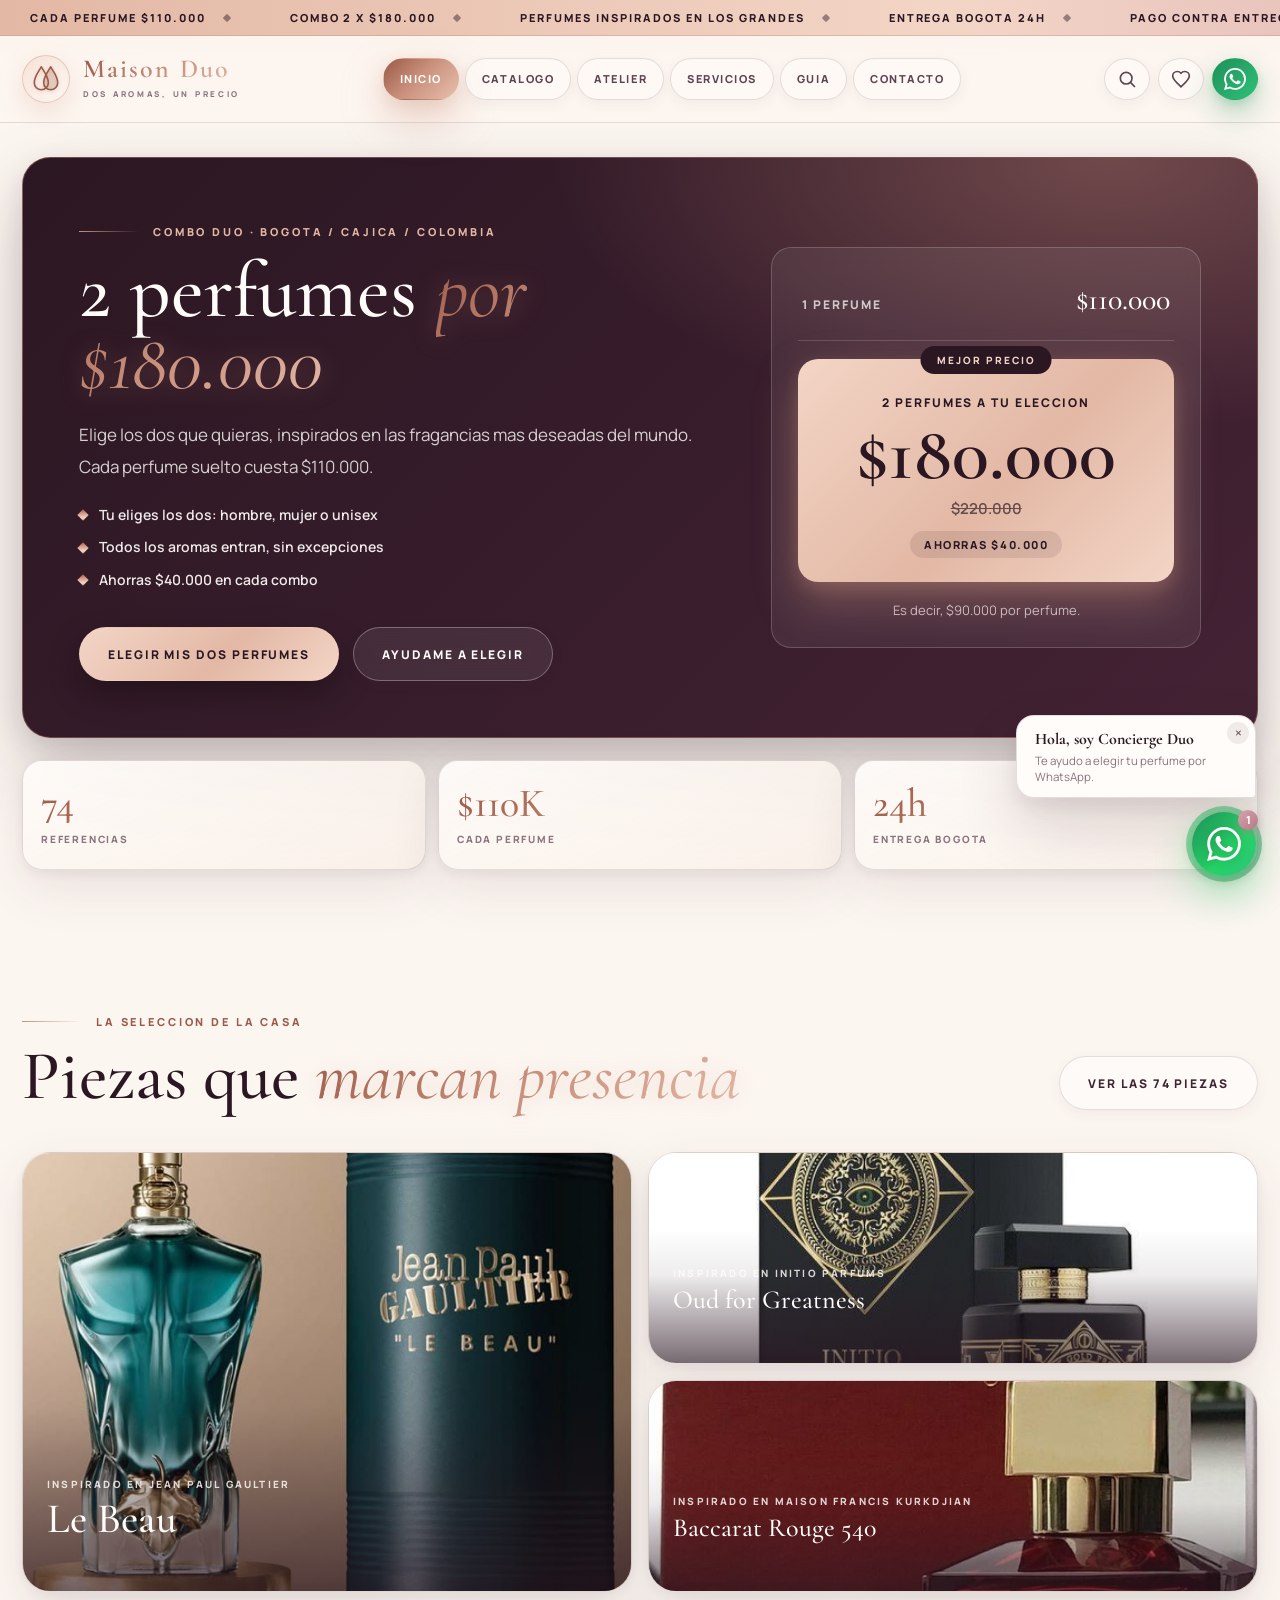
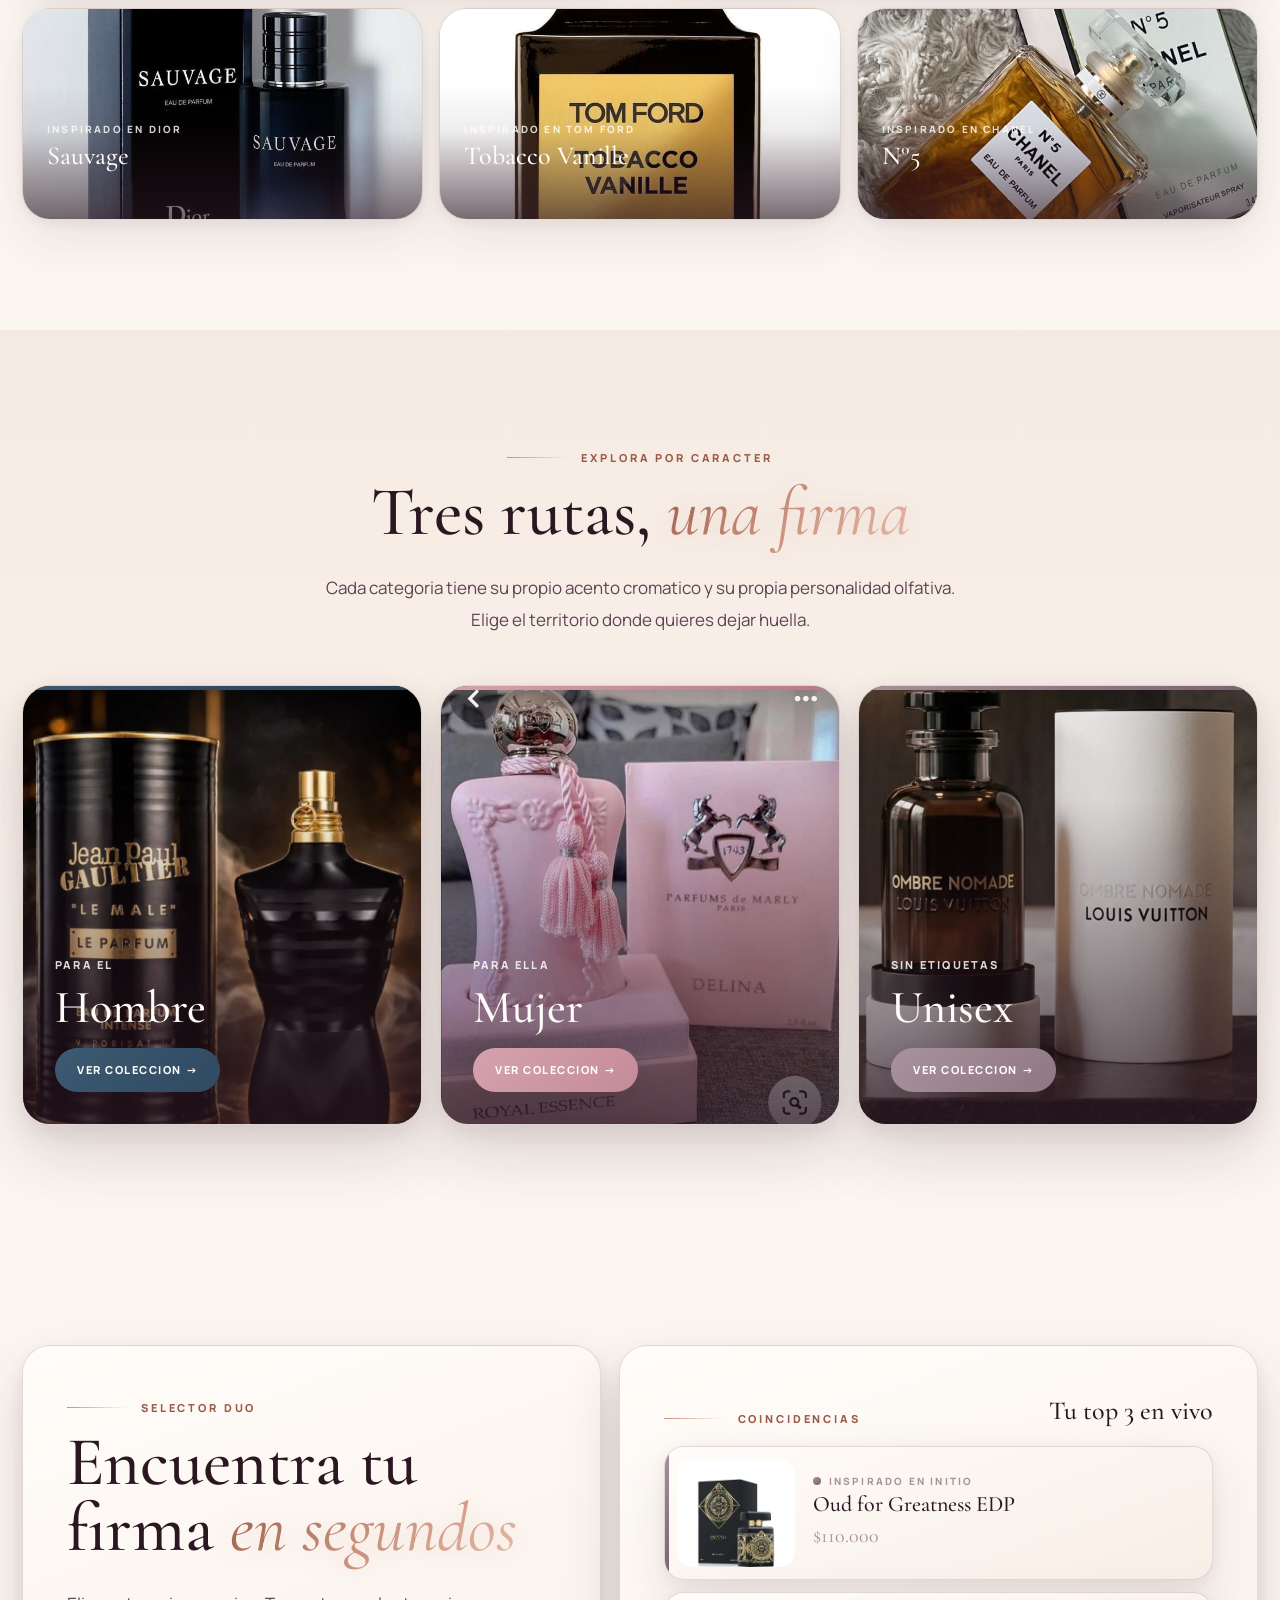
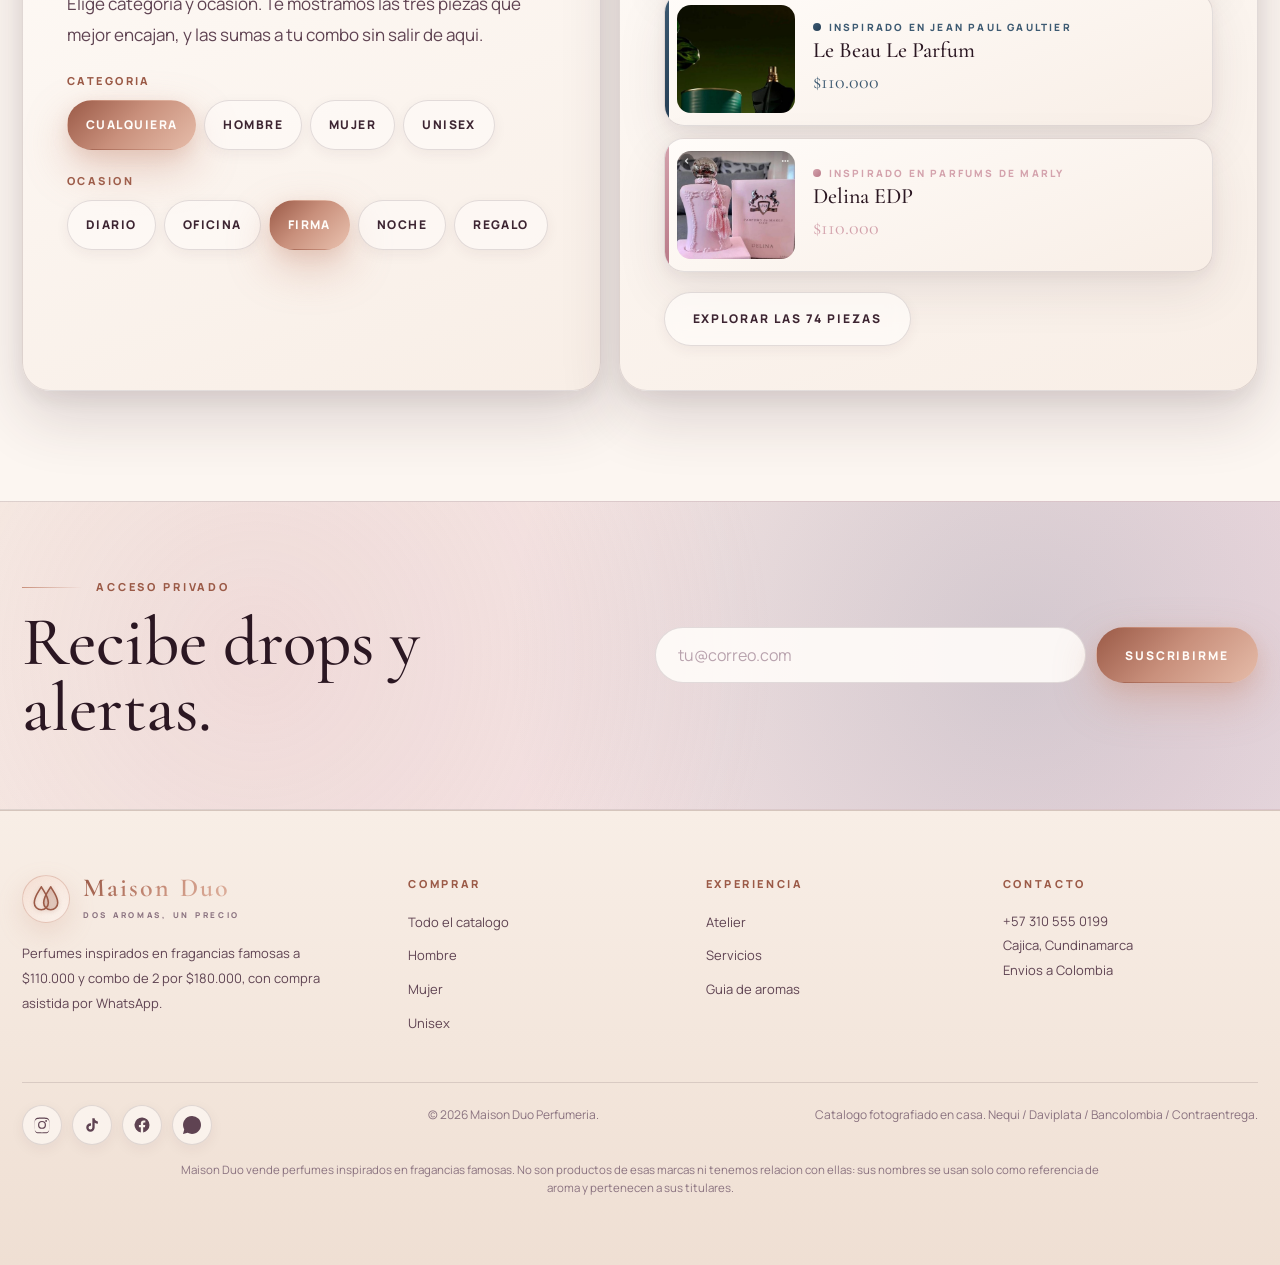
==== commit 4b8fbbac: "Home: combo promo first, hide blog, remove reviews - The combo banner replaces the old hero and is n" ====
--- a/index.html
+++ b/index.html
@@ -16,27 +16,20 @@
   <link rel="preconnect" href="https://fonts.gstatic.com" crossorigin>
   
   <link href="https://fonts.googleapis.com/css2?family=Cormorant+Garamond:ital,wght@0,400;0,500;0,600;1,400&family=Manrope:wght@400;500;600;700;800&display=swap" rel="stylesheet">
-  <link rel="stylesheet" href="styles.css?v=16">
+  <link rel="stylesheet" href="styles.css?v=17">
   <script type="application/ld+json">{"@context":"https://schema.org","@type":"Store","name":"Maison Duo","description":"Perfumeria con perfumes inspirados en fragancias famosas, a $110.000 y combo de 2 por $180.000, con asesoria privada en Colombia.","priceRange":"$110.000 - $180.000","telephone":"+57 310 555 0199","address":{"@type":"PostalAddress","addressLocality":"Cajica","addressRegion":"Cundinamarca","addressCountry":"CO"},"sameAs":["https://github.com/Daniel666674/imperium-royal"]}</script>
 </head>
 <body>
 <a class="skip-link" href="#main">Saltar al contenido</a>
 <div class="ticker"><div class="ticker-track"><span>Cada perfume $110.000</span><span>Combo 2 x $180.000</span><span>Perfumes inspirados en los grandes</span><span>Entrega Bogota 24h</span><span>Pago contra entrega</span><span>Cada perfume $110.000</span><span>Combo 2 x $180.000</span><span>Perfumes inspirados en los grandes</span><span>Entrega Bogota 24h</span><span>Pago contra entrega</span></div></div>
-<header class="site-header"><div class="shell nav-inner"><a class="brand" href="index.html" aria-label="Maison Duo inicio"><span class="brand-mark" aria-hidden="true"><svg viewBox="0 0 64 64" fill="none"><path d="M22 6C26 14 37 26 37 40A15 15 0 0 1 7 40C7 26 18 14 22 6Z" stroke="currentColor" stroke-width="3.4" stroke-linejoin="round"/><path d="M42 6C46 14 57 26 57 40A15 15 0 0 1 27 40C27 26 38 14 42 6Z" fill="currentColor" fill-opacity=".2" stroke="currentColor" stroke-width="3.4" stroke-linejoin="round"/></svg></span><span><strong>Maison Duo</strong><small>Dos aromas, un precio</small></span></a><nav class="nav-links" aria-label="Navegacion principal"><a class="nav-link active" href="index.html">Inicio</a><a class="nav-link" href="catalogo.html">Catalogo</a><a class="nav-link" href="atelier.html">Atelier</a><a class="nav-link" href="servicios.html">Servicios</a><a class="nav-link" href="guia.html">Guia</a><a class="nav-link" href="blog.html">Diario</a><a class="nav-link" href="contacto.html">Contacto</a></nav><div class="nav-actions"><button class="icon-btn menu-toggle" aria-label="Abrir menu">Menu</button><a class="icon-btn" href="catalogo.html" aria-label="Ir al catalogo">Buscar</a><a class="nav-link wa-btn" href="https://wa.me/573105550199?text=Hola%20Maison%20Duo%2C%20quiero%20asesoria%20premium" target="_blank" rel="noopener" aria-label="WhatsApp"><svg viewBox="0 0 32 32" fill="currentColor" aria-hidden="true"><path d="M16.003.064C7.17.064.008 7.226.008 16.062a15.94 15.94 0 0 0 2.137 7.992L0 32.064l8.2-2.148a15.98 15.98 0 0 0 7.803 1.992h.007c8.83 0 15.99-7.162 15.99-15.998 0-4.28-1.663-8.302-4.682-11.322A15.89 15.89 0 0 0 16.003.064zM23.31 19.28c-.4-.2-2.37-1.17-2.74-1.3-.37-.13-.64-.2-.9.2-.27.4-1.03 1.3-1.27 1.57-.23.27-.47.3-.87.1-.4-.2-1.69-.62-3.22-1.98-1.19-1.06-1.99-2.37-2.22-2.77-.23-.4-.02-.62.18-.82.18-.18.4-.47.6-.7.2-.23.27-.4.4-.67.13-.27.07-.5-.03-.7-.1-.2-.9-2.17-1.23-2.97-.33-.78-.66-.67-.9-.69-.23-.01-.5-.01-.77-.01-.27 0-.7.1-1.07.5-.37.4-1.4 1.37-1.4 3.34 0 1.97 1.43 3.87 1.63 4.13.2.27 2.82 4.31 6.83 6.04.95.41 1.7.66 2.28.84.96.31 1.83.26 2.52.16.77-.12 2.37-.97 2.7-1.9.33-.93.33-1.73.23-1.9-.1-.17-.37-.27-.77-.47z"/></svg></a></div></div></header>
+<header class="site-header"><div class="shell nav-inner"><a class="brand" href="index.html" aria-label="Maison Duo inicio"><span class="brand-mark" aria-hidden="true"><svg viewBox="0 0 64 64" fill="none"><path d="M22 6C26 14 37 26 37 40A15 15 0 0 1 7 40C7 26 18 14 22 6Z" stroke="currentColor" stroke-width="3.4" stroke-linejoin="round"/><path d="M42 6C46 14 57 26 57 40A15 15 0 0 1 27 40C27 26 38 14 42 6Z" fill="currentColor" fill-opacity=".2" stroke="currentColor" stroke-width="3.4" stroke-linejoin="round"/></svg></span><span><strong>Maison Duo</strong><small>Dos aromas, un precio</small></span></a><nav class="nav-links" aria-label="Navegacion principal"><a class="nav-link active" href="index.html">Inicio</a><a class="nav-link" href="catalogo.html">Catalogo</a><a class="nav-link" href="atelier.html">Atelier</a><a class="nav-link" href="servicios.html">Servicios</a><a class="nav-link" href="guia.html">Guia</a><a class="nav-link" href="contacto.html">Contacto</a></nav><div class="nav-actions"><button class="icon-btn menu-toggle" aria-label="Abrir menu">Menu</button><a class="icon-btn" href="catalogo.html" aria-label="Ir al catalogo">Buscar</a><a class="nav-link wa-btn" href="https://wa.me/573105550199?text=Hola%20Maison%20Duo%2C%20quiero%20asesoria%20premium" target="_blank" rel="noopener" aria-label="WhatsApp"><svg viewBox="0 0 32 32" fill="currentColor" aria-hidden="true"><path d="M16.003.064C7.17.064.008 7.226.008 16.062a15.94 15.94 0 0 0 2.137 7.992L0 32.064l8.2-2.148a15.98 15.98 0 0 0 7.803 1.992h.007c8.83 0 15.99-7.162 15.99-15.998 0-4.28-1.663-8.302-4.682-11.322A15.89 15.89 0 0 0 16.003.064zM23.31 19.28c-.4-.2-2.37-1.17-2.74-1.3-.37-.13-.64-.2-.9.2-.27.4-1.03 1.3-1.27 1.57-.23.27-.47.3-.87.1-.4-.2-1.69-.62-3.22-1.98-1.19-1.06-1.99-2.37-2.22-2.77-.23-.4-.02-.62.18-.82.18-.18.4-.47.6-.7.2-.23.27-.4.4-.67.13-.27.07-.5-.03-.7-.1-.2-.9-2.17-1.23-2.97-.33-.78-.66-.67-.9-.69-.23-.01-.5-.01-.77-.01-.27 0-.7.1-1.07.5-.37.4-1.4 1.37-1.4 3.34 0 1.97 1.43 3.87 1.63 4.13.2.27 2.82 4.31 6.83 6.04.95.41 1.7.66 2.28.84.96.31 1.83.26 2.52.16.77-.12 2.37-.97 2.7-1.9.33-.93.33-1.73.23-1.9-.1-.17-.37-.27-.77-.47z"/></svg></a></div></div></header>
 <main id="main">
-  <section class="hero">
-    <div class="shell hero-grid">
-      <div class="reveal"><span class="eyebrow">Bogota / Cajica / Colombia</span><h1>Dos aromas, <em>una sola firma</em></h1><p class="lead">Maison Duo reune perfumes inspirados en las fragancias mas deseadas del mundo, a $110.000 cada uno. Elige dos, inspirados en lo que quieras, y llevatelos por $180.000: uno para el dia y otro para la noche.</p><div class="cta-row"><a class="pill-btn primary" href="catalogo.html#catalogo">Armar mi combo</a><a class="pill-btn secondary" href="guia.html">Encontrar mi aroma</a></div><div class="proof-strip"><div><b>74</b><span>Referencias</span></div><div><b>$110K</b><span>Cada perfume</span></div><div><b>$180K</b><span>Combo x2 a tu eleccion</span></div><div><b>24h</b><span>Entrega Bogota</span></div></div></div>
-      <div class="hero-panel reveal"><div class="image-stack"><figure class="photo-frame side"><img src="images/WhatsApp%20Image%202026-06-13%20at%203.58.56%20PM%20%282%29.jpeg" alt="Louis Vuitton Ombre Nomade sobre marmol" loading="eager" decoding="async"></figure><figure class="photo-frame main"><img src="images/WhatsApp%20Image%202026-06-13%20at%203.59.09%20PM%20%282%29.jpeg" alt="Lattafa Pride Afeef edicion dorada con pavos reales" loading="eager" decoding="async"></figure><figure class="photo-frame mini"><img src="images/WhatsApp%20Image%202026-06-13%20at%203.58.59%20PM.jpeg" alt="Xerjoff Naxos en estuche de lujo" loading="eager" decoding="async"></figure><div class="floating-note"><b>Inspirados en los grandes</b><span>Initio / Xerjoff / Louis Vuitton</span></div></div></div>
-    </div>
-  </section>
-
-  <section class="section combo-section" id="combo"><div class="shell">
-    <div class="combo-banner reveal">
+  <section class="section combo-section combo-hero" id="combo"><div class="shell">
+    <div class="combo-banner reveal visible">
       <div class="combo-copy">
-        <span class="eyebrow">Combo Duo</span>
-        <h2>Lleva dos, <em>paga menos</em></h2>
-        <p class="lead">Todos los perfumes cuestan lo mismo: $110.000. Y si eliges dos, cualquier pareja del catalogo, sin importar en cual fragancia se inspire, el combo te sale en $180.000.</p>
+        <span class="eyebrow">Combo Duo &middot; Bogota / Cajica / Colombia</span>
+        <h1>2 perfumes <em>por $180.000</em></h1>
+        <p class="lead">Elige los dos que quieras, inspirados en las fragancias mas deseadas del mundo. Cada perfume suelto cuesta $110.000.</p>
         <ul class="combo-points">
           <li>Tu eliges los dos: hombre, mujer o unisex</li>
           <li>Todos los aromas entran, sin excepciones</li>
@@ -56,6 +49,7 @@
         <p class="combo-card-note">Es decir, $90.000 por perfume.</p>
       </div>
     </div>
+    <div class="proof-strip combo-proof reveal visible"><div><b>74</b><span>Referencias</span></div><div><b>$110K</b><span>Cada perfume</span></div><div><b>24h</b><span>Entrega Bogota</span></div></div>
   </div></section>
 
   <section class="section">
@@ -115,26 +109,6 @@
     </div>
   </div></section>
 
-  <section class="section alt">
-    <div class="shell">
-      <div class="section-head reveal"><div><span class="eyebrow">Diario Duo</span><h2>Aprende a <em>oler mejor</em></h2></div><a class="pill-btn secondary" href="blog.html">Ver todo el diario</a></div>
-      <div class="journal reveal">
-        <a class="post-card" href="blog.html#firma"><div class="post-thumb"><span class="post-cat">Guia</span><img src="images/WhatsApp%20Image%202026-06-13%20at%203.58.59%20PM.jpeg" alt="Como elegir tu perfume de firma" loading="lazy" decoding="async"></div><div class="post-body"><h3>Como elegir tu perfume de firma sin equivocarte</h3><p>La fragancia que la gente asociara contigo no se elige por moda. Te mostramos el metodo de proyeccion, estela y ocasion que usamos en asesoria.</p><div class="post-meta"><span>14 Jun 2026</span><span class="read">6 min</span></div></div></a>
-        <a class="post-card" href="blog.html#arabes"><div class="post-thumb"><span class="post-cat">Tendencias</span><img src="images/WhatsApp%20Image%202026-06-13%20at%203.59.10%20PM%20%281%29.jpeg" alt="Perfumes arabes en 2026" loading="lazy" decoding="async"></div><div class="post-body"><h3>Perfumes arabes: por que conquistaron 2026</h3><p>Lattafa, Afnan y Rasasi pasaron de alternativa economica a referencia de lujo. Analizamos por que su relacion calidad-estela es imbatible.</p><div class="post-meta"><span>12 Jun 2026</span><span class="read">5 min</span></div></div></a>
-        <a class="post-card" href="blog.html#notas"><div class="post-thumb"><span class="post-cat">Educacion</span><img src="images/WhatsApp%20Image%202026-06-13%20at%203.58.50%20PM%20%281%29.jpeg" alt="Notas olfativas explicadas" loading="lazy" decoding="async"></div><div class="post-body"><h3>Notas olfativas: salida, corazon y base explicadas</h3><p>Por que un perfume huele distinto a los 10 minutos que a las 4 horas. La piramide olfativa contada simple, con ejemplos del catalogo.</p><div class="post-meta"><span>10 Jun 2026</span><span class="read">4 min</span></div></div></a>
-      </div>
-    </div>
-  </section>
-
-  <section class="section"><div class="shell">
-    <div class="head-center reveal"><span class="eyebrow">Lo que dicen</span><h2>Clientes que <em>repiten</em></h2></div>
-    <div class="testi-grid reveal">
-      <figure class="testi"><div class="stars" aria-label="5 de 5">★★★★★</div><blockquote>"Llego el mismo dia a Bogota y con empaque impecable. La asesoria por WhatsApp fue clave para acertar."</blockquote><figcaption>— Andrea M., Bogota</figcaption></figure>
-      <figure class="testi"><div class="stars" aria-label="5 de 5">★★★★★</div><blockquote>"Pedi una recomendacion para regalo y dieron justo en el clavo. Mi pareja no se lo quita. Volvere a comprar."</blockquote><figcaption>— Camilo R., Cajica</figcaption></figure>
-      <figure class="testi"><div class="stars" aria-label="5 de 5">★★★★★</div><blockquote>"Precios honestos y descripciones claras: sabia que aroma esperar. El catalogo es facil y el selector me ahorro horas de busqueda."</blockquote><figcaption>— Valentina S., Chia</figcaption></figure>
-    </div>
-  </div></section>
-
   <section class="section alt" data-recent-section style="display:none"><div class="shell">
     <div class="section-head reveal"><div><span class="eyebrow">Tu recorrido</span><h2>Vistos <em>recientemente</em></h2></div><a class="pill-btn secondary" href="catalogo.html">Seguir explorando</a></div>
     <div class="recent-row" data-recent aria-live="polite"></div>
@@ -142,8 +116,8 @@
 
   <section class="newsletter"><div class="shell newsletter-inner reveal"><div><span class="eyebrow">Acceso privado</span><h2>Recibe drops y alertas.</h2></div><form class="form" data-soft-submit><input type="email" placeholder="tu@correo.com" aria-label="Correo electronico" required><button class="pill-btn primary" type="submit">Suscribirme</button></form></div></section>
 </main>
-<footer><div class="shell footer-grid"><div><a class="brand" href="index.html"><span class="brand-mark" aria-hidden="true"><svg viewBox="0 0 64 64" fill="none"><path d="M22 6C26 14 37 26 37 40A15 15 0 0 1 7 40C7 26 18 14 22 6Z" stroke="currentColor" stroke-width="3.4" stroke-linejoin="round"/><path d="M42 6C46 14 57 26 57 40A15 15 0 0 1 27 40C27 26 38 14 42 6Z" fill="currentColor" fill-opacity=".2" stroke="currentColor" stroke-width="3.4" stroke-linejoin="round"/></svg></span><span><strong>Maison Duo</strong><small>Dos aromas, un precio</small></span></a><p style="margin-top:18px;max-width:330px">Perfumes inspirados en fragancias famosas a $110.000 y combo de 2 por $180.000, con compra asistida por WhatsApp.</p></div><div><h4>Comprar</h4><ul><li><a href="catalogo.html">Todo el catalogo</a></li><li><a href="catalogo.html?cat=hombre">Hombre</a></li><li><a href="catalogo.html?cat=mujer">Mujer</a></li><li><a href="catalogo.html?cat=unisex">Unisex</a></li></ul></div><div><h4>Experiencia</h4><ul><li><a href="atelier.html">Atelier</a></li><li><a href="servicios.html">Servicios</a></li><li><a href="guia.html">Guia de aromas</a></li><li><a href="blog.html">Diario Duo</a></li></ul></div><div><h4>Contacto</h4><p>+57 310 555 0199<br>Cajica, Cundinamarca<br>Envios a Colombia</p></div></div><div class="shell footer-bottom"><span>© 2026 Maison Duo Perfumeria.</span><span>Catalogo fotografiado en casa. Nequi / Daviplata / Bancolombia / Contraentrega.</span></div></footer>
+<footer><div class="shell footer-grid"><div><a class="brand" href="index.html"><span class="brand-mark" aria-hidden="true"><svg viewBox="0 0 64 64" fill="none"><path d="M22 6C26 14 37 26 37 40A15 15 0 0 1 7 40C7 26 18 14 22 6Z" stroke="currentColor" stroke-width="3.4" stroke-linejoin="round"/><path d="M42 6C46 14 57 26 57 40A15 15 0 0 1 27 40C27 26 38 14 42 6Z" fill="currentColor" fill-opacity=".2" stroke="currentColor" stroke-width="3.4" stroke-linejoin="round"/></svg></span><span><strong>Maison Duo</strong><small>Dos aromas, un precio</small></span></a><p style="margin-top:18px;max-width:330px">Perfumes inspirados en fragancias famosas a $110.000 y combo de 2 por $180.000, con compra asistida por WhatsApp.</p></div><div><h4>Comprar</h4><ul><li><a href="catalogo.html">Todo el catalogo</a></li><li><a href="catalogo.html?cat=hombre">Hombre</a></li><li><a href="catalogo.html?cat=mujer">Mujer</a></li><li><a href="catalogo.html?cat=unisex">Unisex</a></li></ul></div><div><h4>Experiencia</h4><ul><li><a href="atelier.html">Atelier</a></li><li><a href="servicios.html">Servicios</a></li><li><a href="guia.html">Guia de aromas</a></li></ul></div><div><h4>Contacto</h4><p>+57 310 555 0199<br>Cajica, Cundinamarca<br>Envios a Colombia</p></div></div><div class="shell footer-bottom"><span>© 2026 Maison Duo Perfumeria.</span><span>Catalogo fotografiado en casa. Nequi / Daviplata / Bancolombia / Contraentrega.</span></div></footer>
 <a class="floating-wa" href="https://wa.me/573105550199?text=Hola%20Maison%20Duo%2C%20quiero%20asesoria%20para%20elegir%20un%20perfume" target="_blank" rel="noopener" aria-label="WhatsApp"><svg viewBox="0 0 32 32" fill="currentColor" aria-hidden="true"><path d="M16.003.064C7.17.064.008 7.226.008 16.062a15.94 15.94 0 0 0 2.137 7.992L0 32.064l8.2-2.148a15.98 15.98 0 0 0 7.803 1.992h.007c8.83 0 15.99-7.162 15.99-15.998 0-4.28-1.663-8.302-4.682-11.322A15.89 15.89 0 0 0 16.003.064zM23.31 19.28c-.4-.2-2.37-1.17-2.74-1.3-.37-.13-.64-.2-.9.2-.27.4-1.03 1.3-1.27 1.57-.23.27-.47.3-.87.1-.4-.2-1.69-.62-3.22-1.98-1.19-1.06-1.99-2.37-2.22-2.77-.23-.4-.02-.62.18-.82.18-.18.4-.47.6-.7.2-.23.27-.4.4-.67.13-.27.07-.5-.03-.7-.1-.2-.9-2.17-1.23-2.97-.33-.78-.66-.67-.9-.69-.23-.01-.5-.01-.77-.01-.27 0-.7.1-1.07.5-.37.4-1.4 1.37-1.4 3.34 0 1.97 1.43 3.87 1.63 4.13.2.27 2.82 4.31 6.83 6.04.95.41 1.7.66 2.28.84.96.31 1.83.26 2.52.16.77-.12 2.37-.97 2.7-1.9.33-.93.33-1.73.23-1.9-.1-.17-.37-.27-.77-.47z"/></svg></a>
-<script src="site.js?v=16"></script>
+<script src="site.js?v=17"></script>
 </body>
 </html>
--- a/styles.css
+++ b/styles.css
@@ -760,6 +760,19 @@
 .product-brand::before{display:inline-block;flex:none;vertical-align:middle;margin-right:8px;position:relative;top:-1px}
 @media (max-width:740px){.product-brand{font-size:10px;letter-spacing:.14em}}
 
+/* Combo banner as the page hero (first thing on the home page) */
+.combo-hero{padding:34px 0 24px}
+.combo-banner h1{margin-top:16px;max-width:none;font-size:clamp(50px,6.2vw,98px);line-height:.9;color:var(--ivory)}
+.combo-proof{max-width:none;grid-template-columns:repeat(3,minmax(0,1fr));margin-top:22px}
+@media (max-width:740px){
+  .combo-hero{padding:18px 0 10px}
+  .combo-banner h1{font-size:clamp(46px,14.5vw,72px)}
+  .combo-proof{gap:8px;margin-top:16px}
+  .combo-proof div{padding:14px 10px}
+  .combo-proof b{font-size:28px}
+  .combo-proof span{font-size:9px;letter-spacing:.12em}
+}
+
 /* Primary buttons on the dark combo surfaces: light rose-gold fill + plum text so the label stays readable */
 .combo-banner .pill-btn.primary,.combo-tray .pill-btn.primary{background:linear-gradient(135deg,#f3d5c6,#e3b8a5 55%,#f3d5c6);color:#2b1722;animation:none;box-shadow:0 14px 32px rgba(0,0,0,.3)}
 .combo-banner .pill-btn.primary:hover,.combo-tray .pill-btn.primary:hover{color:#2b1722;box-shadow:0 20px 40px rgba(0,0,0,.4)}
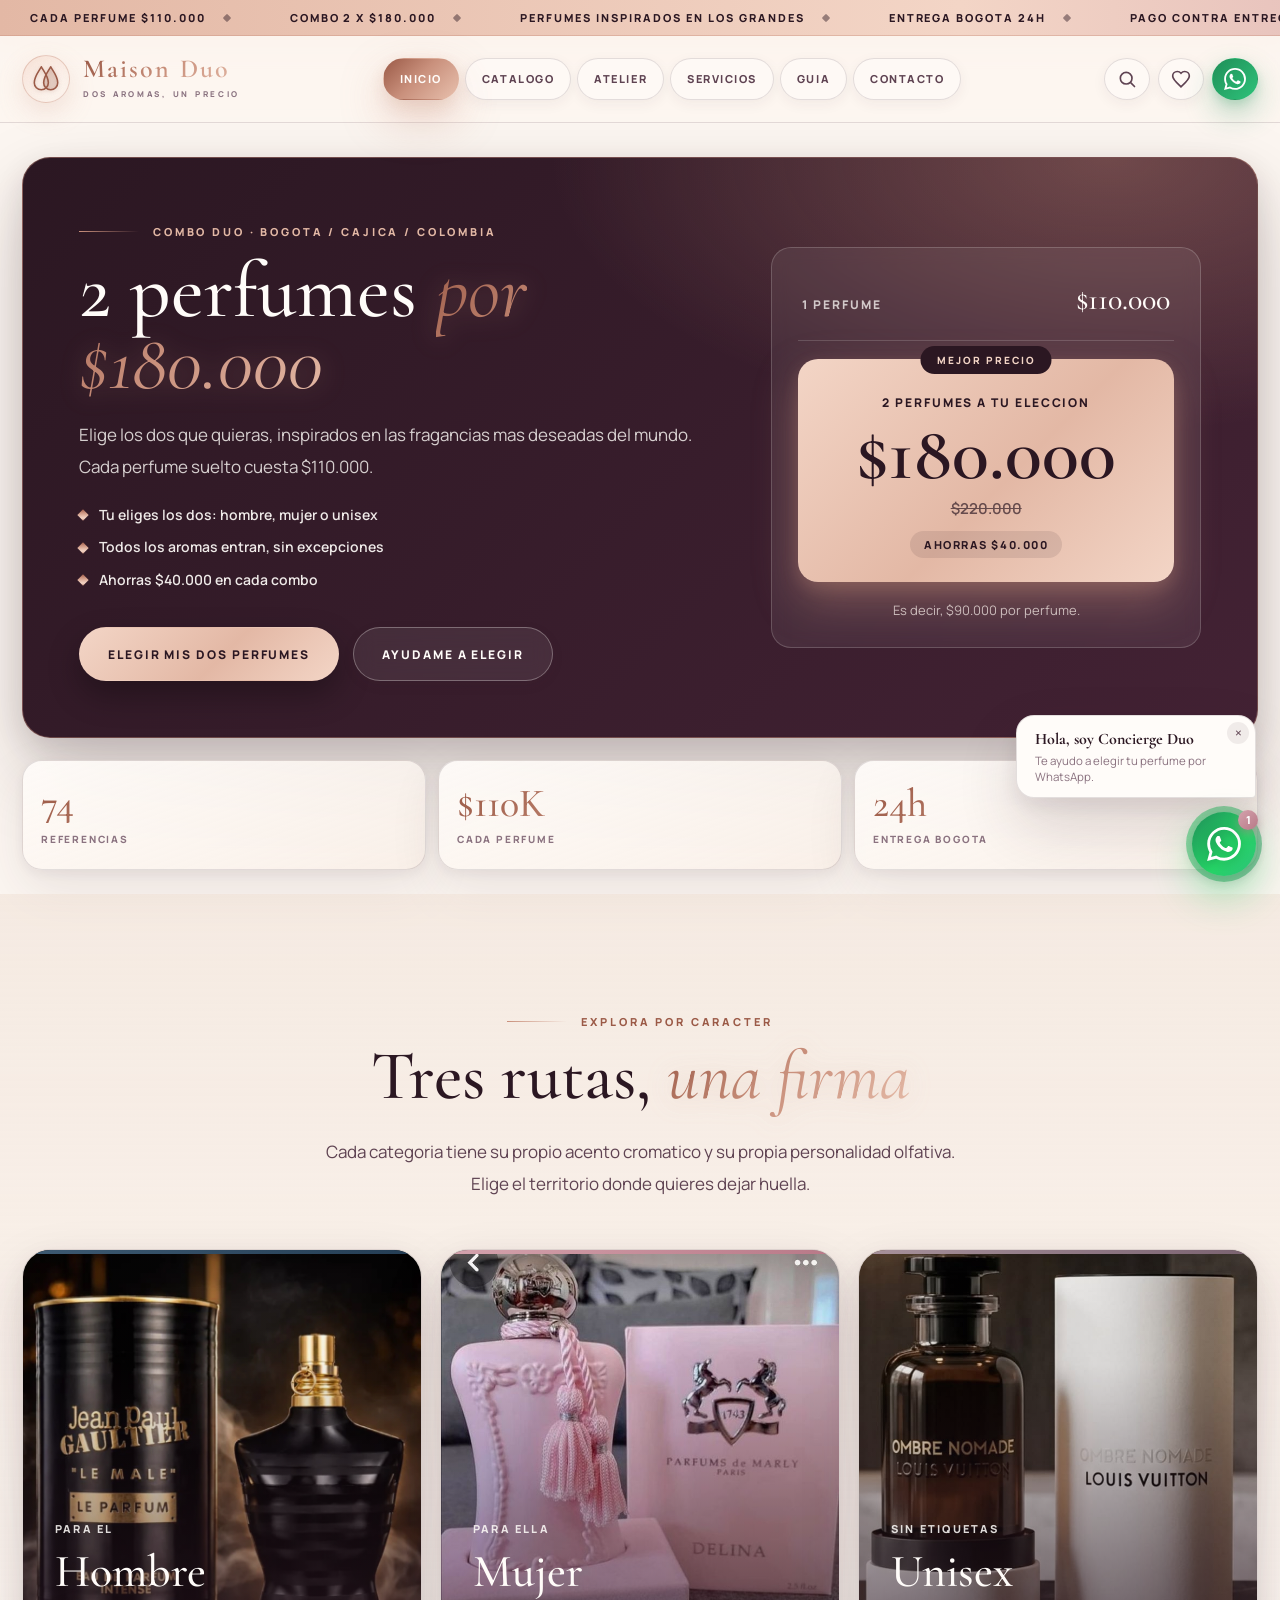
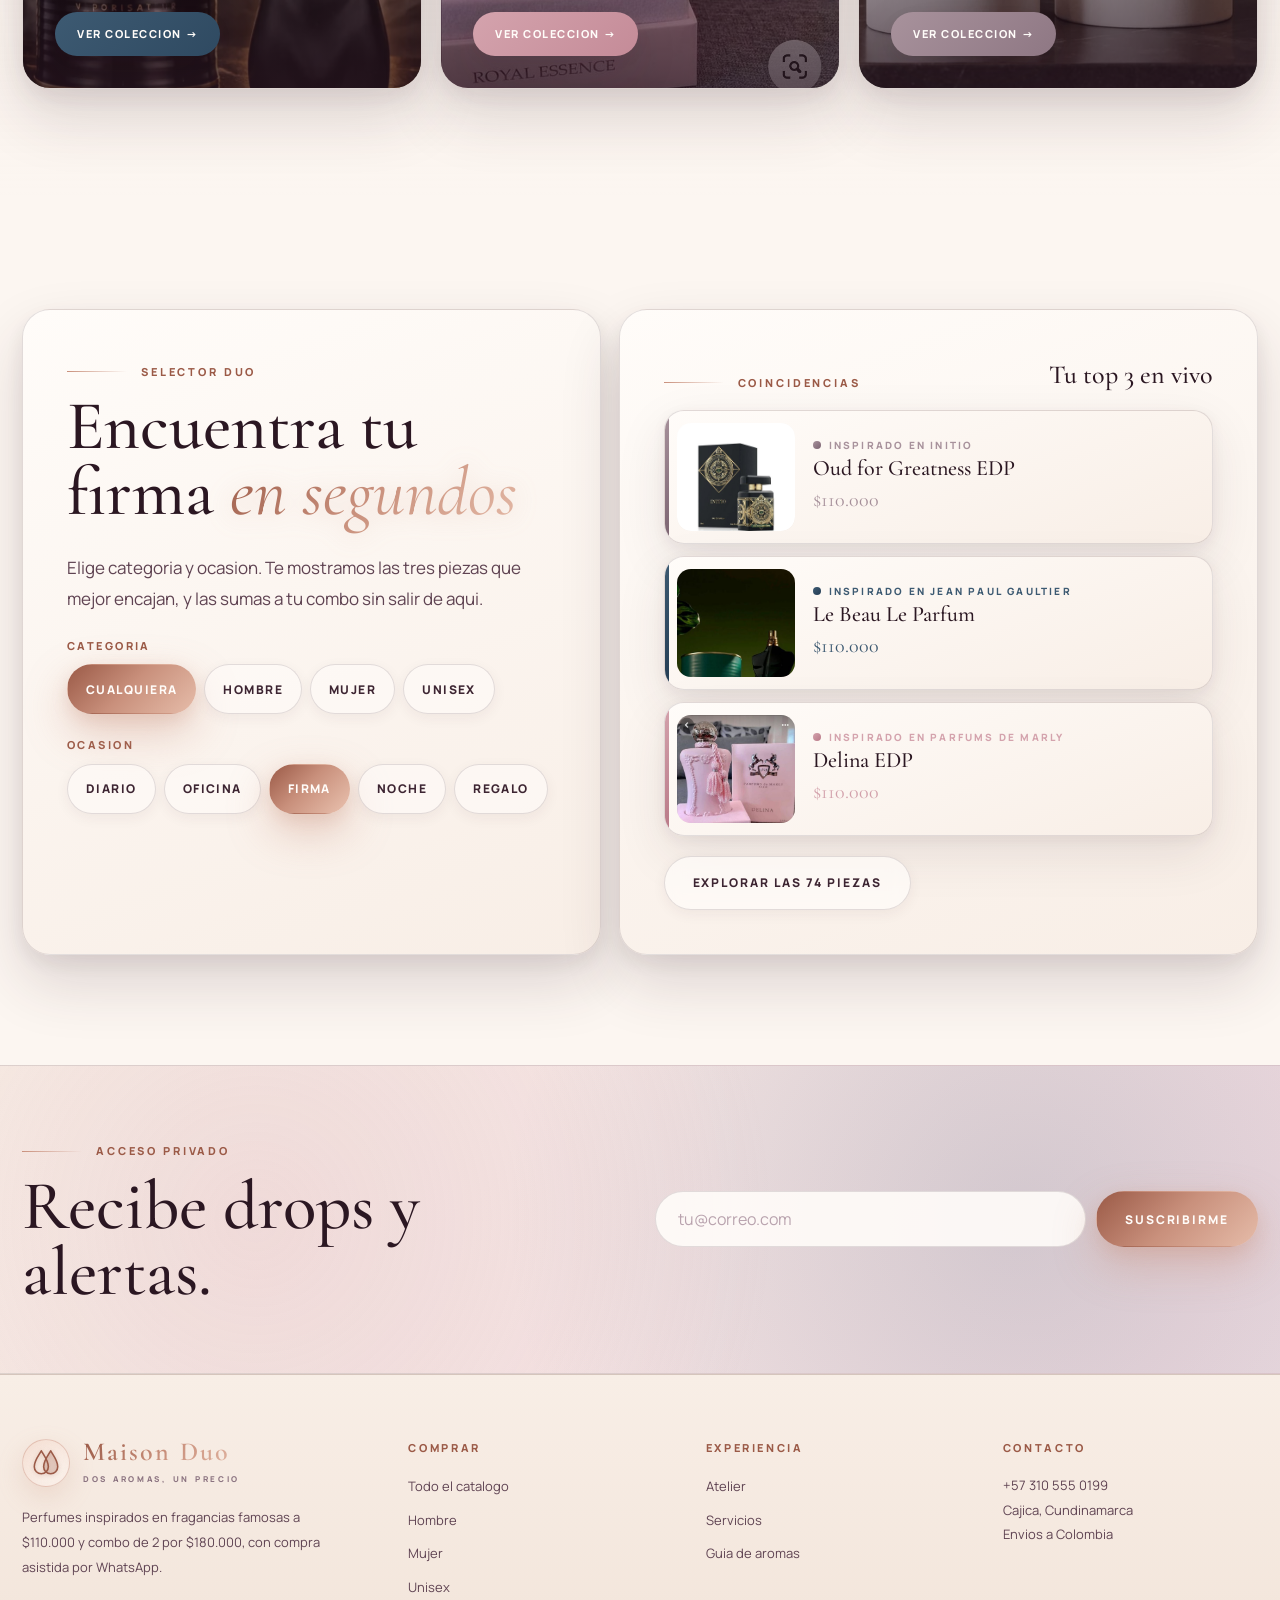
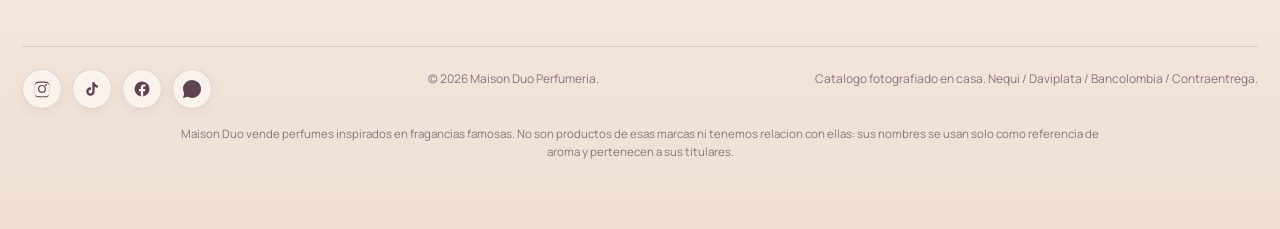
==== commit 5ed9f529: "Home: hide the "La seleccion de la casa" showcase section The six featured-piece tiles ("Piezas que " ====
--- a/index.html
+++ b/index.html
@@ -51,20 +51,6 @@
     </div>
     <div class="proof-strip combo-proof reveal visible"><div><b>74</b><span>Referencias</span></div><div><b>$110K</b><span>Cada perfume</span></div><div><b>24h</b><span>Entrega Bogota</span></div></div>
   </div></section>
-
-  <section class="section">
-    <div class="shell">
-      <div class="section-head reveal"><div><span class="eyebrow">La seleccion de la casa</span><h2>Piezas que <em>marcan presencia</em></h2></div><a class="pill-btn secondary" href="catalogo.html">Ver las 74 piezas</a></div>
-      <div class="showcase reveal">
-        <a class="show-tile feat" href="catalogo.html?cat=hombre" data-open="5"><img src="images/WhatsApp%20Image%202026-06-13%20at%203.59.09%20PM%20%281%29.jpeg" alt="Perfume inspirado en Jean Paul Gaultier Le Beau" loading="lazy" decoding="async"><div class="cap"><small>Inspirado en Jean Paul Gaultier</small><b>Le Beau</b><em>Ver detalle &rarr;</em></div></a>
-        <a class="show-tile wide" href="catalogo.html?cat=unisex" data-open="0"><img src="images/WhatsApp%20Image%202026-06-13%20at%203.58.41%20PM.jpeg" alt="Perfume inspirado en Initio Oud for Greatness" loading="lazy" decoding="async"><div class="cap"><small>Inspirado en Initio Parfums</small><b>Oud for Greatness</b><em>Ver detalle &rarr;</em></div></a>
-        <a class="show-tile wide" href="catalogo.html?cat=unisex" data-open="18"><img src="images/WhatsApp%20Image%202026-06-13%20at%203.58.50%20PM%20%281%29.jpeg" alt="Perfume inspirado en Maison Francis Kurkdjian Baccarat Rouge 540" loading="lazy" decoding="async"><div class="cap"><small>Inspirado en Maison Francis Kurkdjian</small><b>Baccarat Rouge 540</b><em>Ver detalle &rarr;</em></div></a>
-        <a class="show-tile std" href="catalogo.html?cat=hombre" data-open="51"><img src="images/WhatsApp%20Image%202026-06-13%20at%203.59.06%20PM%20%282%29.jpeg" alt="Perfume inspirado en Dior Sauvage Eau de Parfum" loading="lazy" decoding="async"><div class="cap"><small>Inspirado en Dior</small><b>Sauvage</b><em>Ver detalle &rarr;</em></div></a>
-        <a class="show-tile std" href="catalogo.html?cat=unisex" data-open="2"><img src="images/WhatsApp%20Image%202026-06-13%20at%203.58.43%20PM.jpeg" alt="Perfume inspirado en Tom Ford Tobacco Vanille" loading="lazy" decoding="async"><div class="cap"><small>Inspirado en Tom Ford</small><b>Tobacco Vanille</b><em>Ver detalle &rarr;</em></div></a>
-        <a class="show-tile std" href="catalogo.html?cat=mujer" data-open="52"><img src="images/WhatsApp%20Image%202026-06-13%20at%203.59.06%20PM%20%283%29.jpeg" alt="Perfume inspirado en Chanel No 5 Eau de Parfum" loading="lazy" decoding="async"><div class="cap"><small>Inspirado en Chanel</small><b>N&deg;5</b><em>Ver detalle &rarr;</em></div></a>
-      </div>
-    </div>
-  </section>
 
   <section class="section alt">
     <div class="shell">
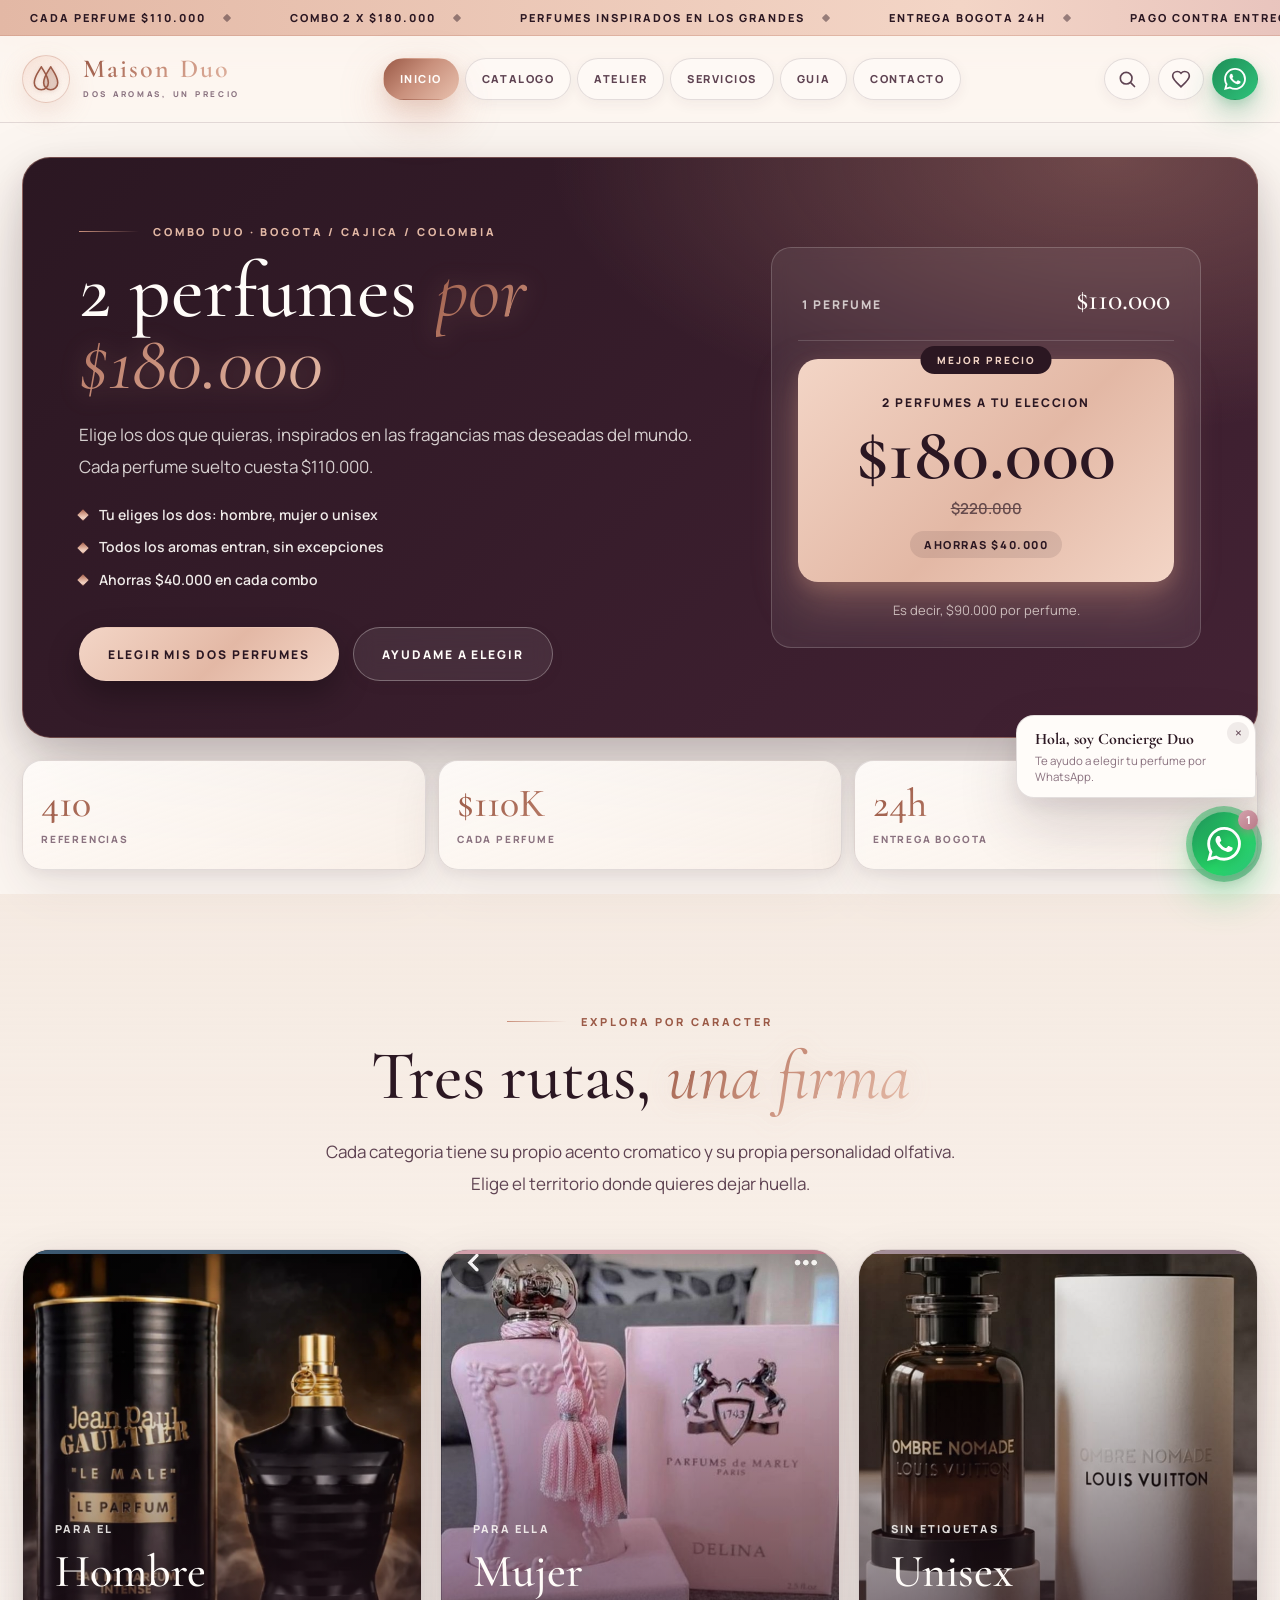
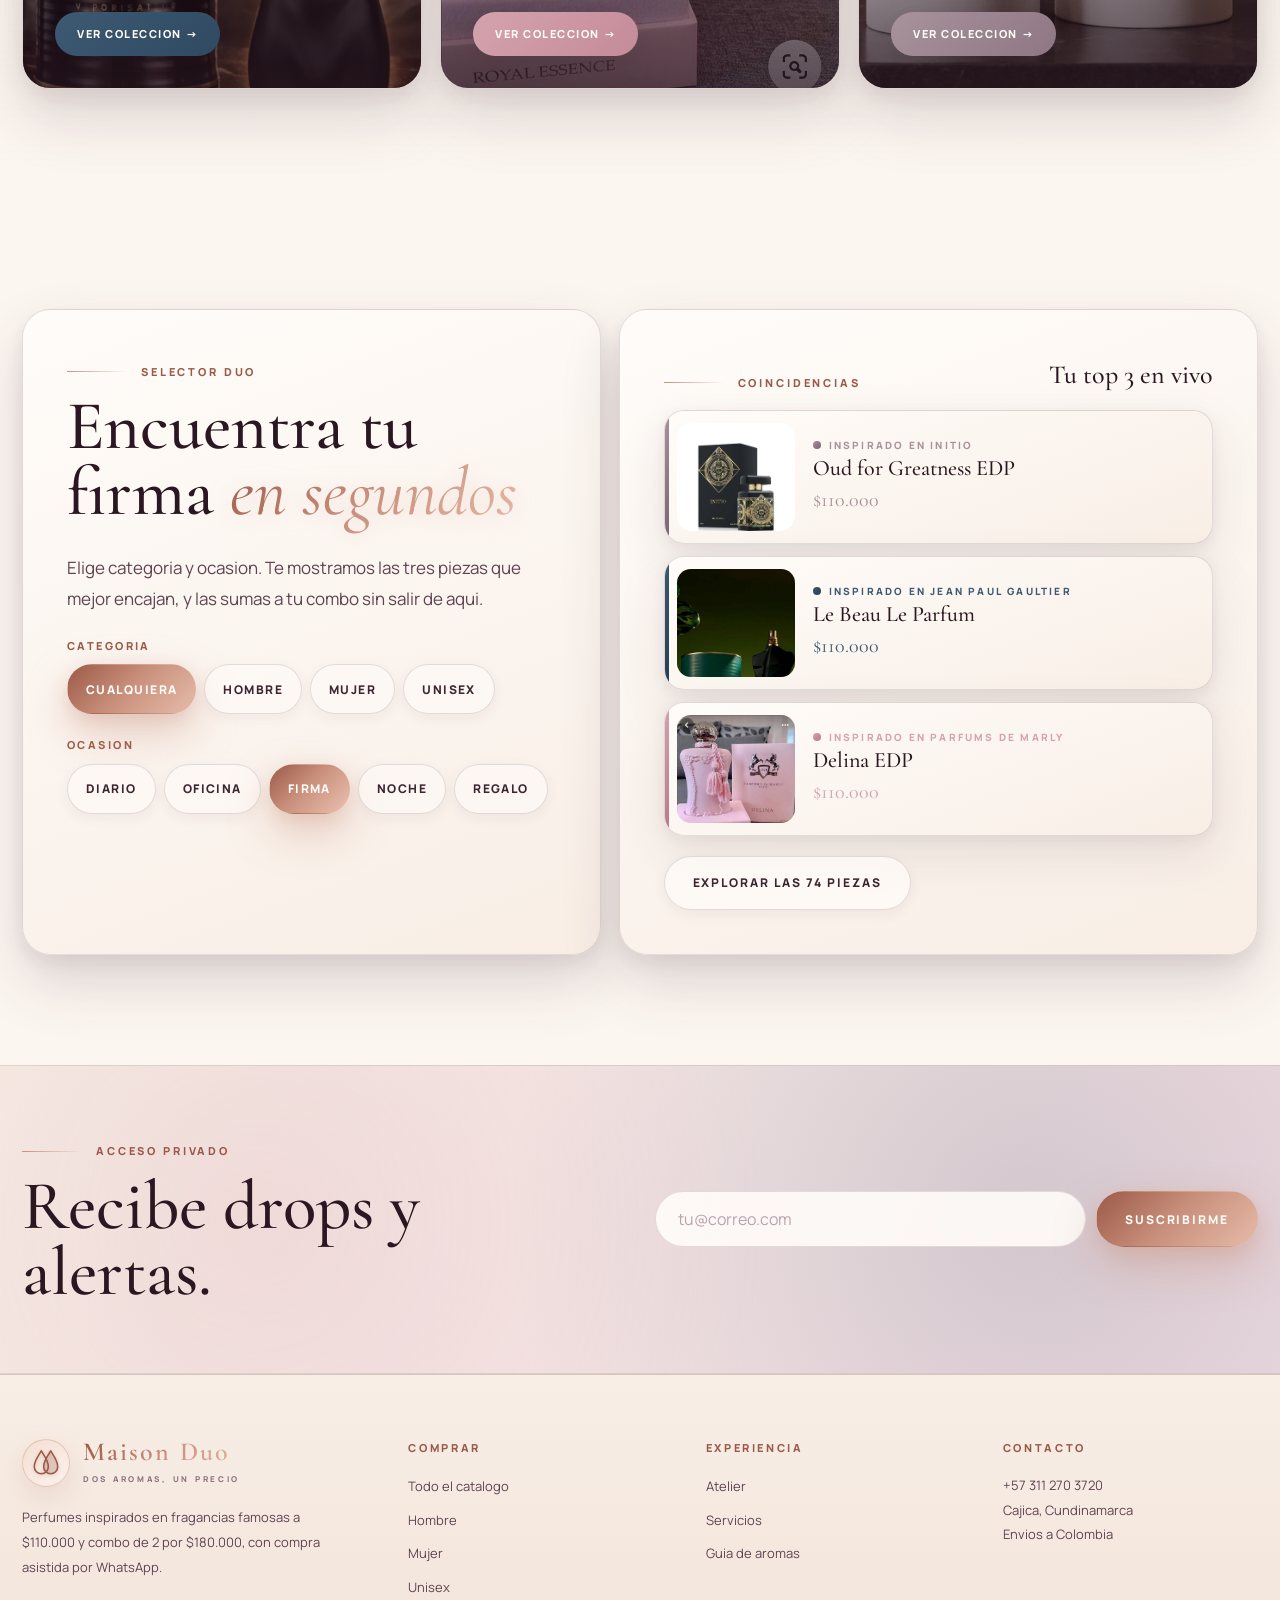
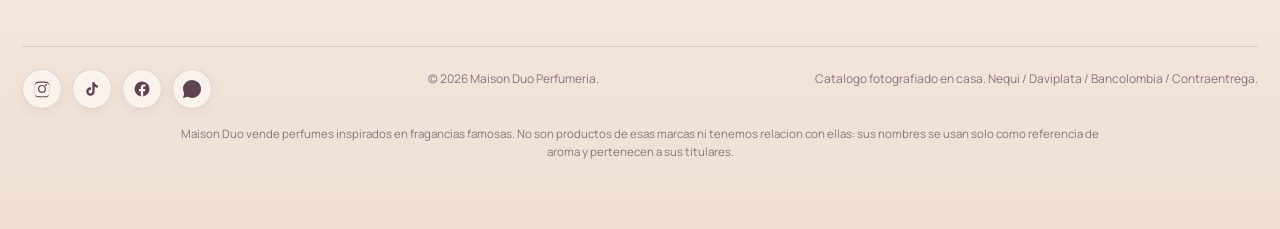
==== commit c2f08c9f: "Add 336 new perfumes to catalog (410 total), load-more pagination, new WhatsApp number Co-Authored-B" ====
--- a/index.html
+++ b/index.html
@@ -17,12 +17,12 @@
   
   <link href="https://fonts.googleapis.com/css2?family=Cormorant+Garamond:ital,wght@0,400;0,500;0,600;1,400&family=Manrope:wght@400;500;600;700;800&display=swap" rel="stylesheet">
   <link rel="stylesheet" href="styles.css?v=17">
-  <script type="application/ld+json">{"@context":"https://schema.org","@type":"Store","name":"Maison Duo","description":"Perfumeria con perfumes inspirados en fragancias famosas, a $110.000 y combo de 2 por $180.000, con asesoria privada en Colombia.","priceRange":"$110.000 - $180.000","telephone":"+57 310 555 0199","address":{"@type":"PostalAddress","addressLocality":"Cajica","addressRegion":"Cundinamarca","addressCountry":"CO"},"sameAs":["https://github.com/Daniel666674/imperium-royal"]}</script>
+  <script type="application/ld+json">{"@context":"https://schema.org","@type":"Store","name":"Maison Duo","description":"Perfumeria con perfumes inspirados en fragancias famosas, a $110.000 y combo de 2 por $180.000, con asesoria privada en Colombia.","priceRange":"$110.000 - $180.000","telephone":"+57 311 270 3720","address":{"@type":"PostalAddress","addressLocality":"Cajica","addressRegion":"Cundinamarca","addressCountry":"CO"},"sameAs":["https://github.com/Daniel666674/imperium-royal"]}</script>
 </head>
 <body>
 <a class="skip-link" href="#main">Saltar al contenido</a>
 <div class="ticker"><div class="ticker-track"><span>Cada perfume $110.000</span><span>Combo 2 x $180.000</span><span>Perfumes inspirados en los grandes</span><span>Entrega Bogota 24h</span><span>Pago contra entrega</span><span>Cada perfume $110.000</span><span>Combo 2 x $180.000</span><span>Perfumes inspirados en los grandes</span><span>Entrega Bogota 24h</span><span>Pago contra entrega</span></div></div>
-<header class="site-header"><div class="shell nav-inner"><a class="brand" href="index.html" aria-label="Maison Duo inicio"><span class="brand-mark" aria-hidden="true"><svg viewBox="0 0 64 64" fill="none"><path d="M22 6C26 14 37 26 37 40A15 15 0 0 1 7 40C7 26 18 14 22 6Z" stroke="currentColor" stroke-width="3.4" stroke-linejoin="round"/><path d="M42 6C46 14 57 26 57 40A15 15 0 0 1 27 40C27 26 38 14 42 6Z" fill="currentColor" fill-opacity=".2" stroke="currentColor" stroke-width="3.4" stroke-linejoin="round"/></svg></span><span><strong>Maison Duo</strong><small>Dos aromas, un precio</small></span></a><nav class="nav-links" aria-label="Navegacion principal"><a class="nav-link active" href="index.html">Inicio</a><a class="nav-link" href="catalogo.html">Catalogo</a><a class="nav-link" href="atelier.html">Atelier</a><a class="nav-link" href="servicios.html">Servicios</a><a class="nav-link" href="guia.html">Guia</a><a class="nav-link" href="contacto.html">Contacto</a></nav><div class="nav-actions"><button class="icon-btn menu-toggle" aria-label="Abrir menu">Menu</button><a class="icon-btn" href="catalogo.html" aria-label="Ir al catalogo">Buscar</a><a class="nav-link wa-btn" href="https://wa.me/573105550199?text=Hola%20Maison%20Duo%2C%20quiero%20asesoria%20premium" target="_blank" rel="noopener" aria-label="WhatsApp"><svg viewBox="0 0 32 32" fill="currentColor" aria-hidden="true"><path d="M16.003.064C7.17.064.008 7.226.008 16.062a15.94 15.94 0 0 0 2.137 7.992L0 32.064l8.2-2.148a15.98 15.98 0 0 0 7.803 1.992h.007c8.83 0 15.99-7.162 15.99-15.998 0-4.28-1.663-8.302-4.682-11.322A15.89 15.89 0 0 0 16.003.064zM23.31 19.28c-.4-.2-2.37-1.17-2.74-1.3-.37-.13-.64-.2-.9.2-.27.4-1.03 1.3-1.27 1.57-.23.27-.47.3-.87.1-.4-.2-1.69-.62-3.22-1.98-1.19-1.06-1.99-2.37-2.22-2.77-.23-.4-.02-.62.18-.82.18-.18.4-.47.6-.7.2-.23.27-.4.4-.67.13-.27.07-.5-.03-.7-.1-.2-.9-2.17-1.23-2.97-.33-.78-.66-.67-.9-.69-.23-.01-.5-.01-.77-.01-.27 0-.7.1-1.07.5-.37.4-1.4 1.37-1.4 3.34 0 1.97 1.43 3.87 1.63 4.13.2.27 2.82 4.31 6.83 6.04.95.41 1.7.66 2.28.84.96.31 1.83.26 2.52.16.77-.12 2.37-.97 2.7-1.9.33-.93.33-1.73.23-1.9-.1-.17-.37-.27-.77-.47z"/></svg></a></div></div></header>
+<header class="site-header"><div class="shell nav-inner"><a class="brand" href="index.html" aria-label="Maison Duo inicio"><span class="brand-mark" aria-hidden="true"><svg viewBox="0 0 64 64" fill="none"><path d="M22 6C26 14 37 26 37 40A15 15 0 0 1 7 40C7 26 18 14 22 6Z" stroke="currentColor" stroke-width="3.4" stroke-linejoin="round"/><path d="M42 6C46 14 57 26 57 40A15 15 0 0 1 27 40C27 26 38 14 42 6Z" fill="currentColor" fill-opacity=".2" stroke="currentColor" stroke-width="3.4" stroke-linejoin="round"/></svg></span><span><strong>Maison Duo</strong><small>Dos aromas, un precio</small></span></a><nav class="nav-links" aria-label="Navegacion principal"><a class="nav-link active" href="index.html">Inicio</a><a class="nav-link" href="catalogo.html">Catalogo</a><a class="nav-link" href="atelier.html">Atelier</a><a class="nav-link" href="servicios.html">Servicios</a><a class="nav-link" href="guia.html">Guia</a><a class="nav-link" href="contacto.html">Contacto</a></nav><div class="nav-actions"><button class="icon-btn menu-toggle" aria-label="Abrir menu">Menu</button><a class="icon-btn" href="catalogo.html" aria-label="Ir al catalogo">Buscar</a><a class="nav-link wa-btn" href="https://wa.me/573112703720?text=Hola%20Maison%20Duo%2C%20quiero%20asesoria%20premium" target="_blank" rel="noopener" aria-label="WhatsApp"><svg viewBox="0 0 32 32" fill="currentColor" aria-hidden="true"><path d="M16.003.064C7.17.064.008 7.226.008 16.062a15.94 15.94 0 0 0 2.137 7.992L0 32.064l8.2-2.148a15.98 15.98 0 0 0 7.803 1.992h.007c8.83 0 15.99-7.162 15.99-15.998 0-4.28-1.663-8.302-4.682-11.322A15.89 15.89 0 0 0 16.003.064zM23.31 19.28c-.4-.2-2.37-1.17-2.74-1.3-.37-.13-.64-.2-.9.2-.27.4-1.03 1.3-1.27 1.57-.23.27-.47.3-.87.1-.4-.2-1.69-.62-3.22-1.98-1.19-1.06-1.99-2.37-2.22-2.77-.23-.4-.02-.62.18-.82.18-.18.4-.47.6-.7.2-.23.27-.4.4-.67.13-.27.07-.5-.03-.7-.1-.2-.9-2.17-1.23-2.97-.33-.78-.66-.67-.9-.69-.23-.01-.5-.01-.77-.01-.27 0-.7.1-1.07.5-.37.4-1.4 1.37-1.4 3.34 0 1.97 1.43 3.87 1.63 4.13.2.27 2.82 4.31 6.83 6.04.95.41 1.7.66 2.28.84.96.31 1.83.26 2.52.16.77-.12 2.37-.97 2.7-1.9.33-.93.33-1.73.23-1.9-.1-.17-.37-.27-.77-.47z"/></svg></a></div></div></header>
 <main id="main">
   <section class="section combo-section combo-hero" id="combo"><div class="shell">
     <div class="combo-banner reveal visible">
@@ -49,7 +49,7 @@
         <p class="combo-card-note">Es decir, $90.000 por perfume.</p>
       </div>
     </div>
-    <div class="proof-strip combo-proof reveal visible"><div><b>74</b><span>Referencias</span></div><div><b>$110K</b><span>Cada perfume</span></div><div><b>24h</b><span>Entrega Bogota</span></div></div>
+    <div class="proof-strip combo-proof reveal visible"><div><b>410</b><span>Referencias</span></div><div><b>$110K</b><span>Cada perfume</span></div><div><b>24h</b><span>Entrega Bogota</span></div></div>
   </div></section>
 
   <section class="section alt">
@@ -102,8 +102,8 @@
 
   <section class="newsletter"><div class="shell newsletter-inner reveal"><div><span class="eyebrow">Acceso privado</span><h2>Recibe drops y alertas.</h2></div><form class="form" data-soft-submit><input type="email" placeholder="tu@correo.com" aria-label="Correo electronico" required><button class="pill-btn primary" type="submit">Suscribirme</button></form></div></section>
 </main>
-<footer><div class="shell footer-grid"><div><a class="brand" href="index.html"><span class="brand-mark" aria-hidden="true"><svg viewBox="0 0 64 64" fill="none"><path d="M22 6C26 14 37 26 37 40A15 15 0 0 1 7 40C7 26 18 14 22 6Z" stroke="currentColor" stroke-width="3.4" stroke-linejoin="round"/><path d="M42 6C46 14 57 26 57 40A15 15 0 0 1 27 40C27 26 38 14 42 6Z" fill="currentColor" fill-opacity=".2" stroke="currentColor" stroke-width="3.4" stroke-linejoin="round"/></svg></span><span><strong>Maison Duo</strong><small>Dos aromas, un precio</small></span></a><p style="margin-top:18px;max-width:330px">Perfumes inspirados en fragancias famosas a $110.000 y combo de 2 por $180.000, con compra asistida por WhatsApp.</p></div><div><h4>Comprar</h4><ul><li><a href="catalogo.html">Todo el catalogo</a></li><li><a href="catalogo.html?cat=hombre">Hombre</a></li><li><a href="catalogo.html?cat=mujer">Mujer</a></li><li><a href="catalogo.html?cat=unisex">Unisex</a></li></ul></div><div><h4>Experiencia</h4><ul><li><a href="atelier.html">Atelier</a></li><li><a href="servicios.html">Servicios</a></li><li><a href="guia.html">Guia de aromas</a></li></ul></div><div><h4>Contacto</h4><p>+57 310 555 0199<br>Cajica, Cundinamarca<br>Envios a Colombia</p></div></div><div class="shell footer-bottom"><span>© 2026 Maison Duo Perfumeria.</span><span>Catalogo fotografiado en casa. Nequi / Daviplata / Bancolombia / Contraentrega.</span></div></footer>
-<a class="floating-wa" href="https://wa.me/573105550199?text=Hola%20Maison%20Duo%2C%20quiero%20asesoria%20para%20elegir%20un%20perfume" target="_blank" rel="noopener" aria-label="WhatsApp"><svg viewBox="0 0 32 32" fill="currentColor" aria-hidden="true"><path d="M16.003.064C7.17.064.008 7.226.008 16.062a15.94 15.94 0 0 0 2.137 7.992L0 32.064l8.2-2.148a15.98 15.98 0 0 0 7.803 1.992h.007c8.83 0 15.99-7.162 15.99-15.998 0-4.28-1.663-8.302-4.682-11.322A15.89 15.89 0 0 0 16.003.064zM23.31 19.28c-.4-.2-2.37-1.17-2.74-1.3-.37-.13-.64-.2-.9.2-.27.4-1.03 1.3-1.27 1.57-.23.27-.47.3-.87.1-.4-.2-1.69-.62-3.22-1.98-1.19-1.06-1.99-2.37-2.22-2.77-.23-.4-.02-.62.18-.82.18-.18.4-.47.6-.7.2-.23.27-.4.4-.67.13-.27.07-.5-.03-.7-.1-.2-.9-2.17-1.23-2.97-.33-.78-.66-.67-.9-.69-.23-.01-.5-.01-.77-.01-.27 0-.7.1-1.07.5-.37.4-1.4 1.37-1.4 3.34 0 1.97 1.43 3.87 1.63 4.13.2.27 2.82 4.31 6.83 6.04.95.41 1.7.66 2.28.84.96.31 1.83.26 2.52.16.77-.12 2.37-.97 2.7-1.9.33-.93.33-1.73.23-1.9-.1-.17-.37-.27-.77-.47z"/></svg></a>
+<footer><div class="shell footer-grid"><div><a class="brand" href="index.html"><span class="brand-mark" aria-hidden="true"><svg viewBox="0 0 64 64" fill="none"><path d="M22 6C26 14 37 26 37 40A15 15 0 0 1 7 40C7 26 18 14 22 6Z" stroke="currentColor" stroke-width="3.4" stroke-linejoin="round"/><path d="M42 6C46 14 57 26 57 40A15 15 0 0 1 27 40C27 26 38 14 42 6Z" fill="currentColor" fill-opacity=".2" stroke="currentColor" stroke-width="3.4" stroke-linejoin="round"/></svg></span><span><strong>Maison Duo</strong><small>Dos aromas, un precio</small></span></a><p style="margin-top:18px;max-width:330px">Perfumes inspirados en fragancias famosas a $110.000 y combo de 2 por $180.000, con compra asistida por WhatsApp.</p></div><div><h4>Comprar</h4><ul><li><a href="catalogo.html">Todo el catalogo</a></li><li><a href="catalogo.html?cat=hombre">Hombre</a></li><li><a href="catalogo.html?cat=mujer">Mujer</a></li><li><a href="catalogo.html?cat=unisex">Unisex</a></li></ul></div><div><h4>Experiencia</h4><ul><li><a href="atelier.html">Atelier</a></li><li><a href="servicios.html">Servicios</a></li><li><a href="guia.html">Guia de aromas</a></li></ul></div><div><h4>Contacto</h4><p>+57 311 270 3720<br>Cajica, Cundinamarca<br>Envios a Colombia</p></div></div><div class="shell footer-bottom"><span>© 2026 Maison Duo Perfumeria.</span><span>Catalogo fotografiado en casa. Nequi / Daviplata / Bancolombia / Contraentrega.</span></div></footer>
+<a class="floating-wa" href="https://wa.me/573112703720?text=Hola%20Maison%20Duo%2C%20quiero%20asesoria%20para%20elegir%20un%20perfume" target="_blank" rel="noopener" aria-label="WhatsApp"><svg viewBox="0 0 32 32" fill="currentColor" aria-hidden="true"><path d="M16.003.064C7.17.064.008 7.226.008 16.062a15.94 15.94 0 0 0 2.137 7.992L0 32.064l8.2-2.148a15.98 15.98 0 0 0 7.803 1.992h.007c8.83 0 15.99-7.162 15.99-15.998 0-4.28-1.663-8.302-4.682-11.322A15.89 15.89 0 0 0 16.003.064zM23.31 19.28c-.4-.2-2.37-1.17-2.74-1.3-.37-.13-.64-.2-.9.2-.27.4-1.03 1.3-1.27 1.57-.23.27-.47.3-.87.1-.4-.2-1.69-.62-3.22-1.98-1.19-1.06-1.99-2.37-2.22-2.77-.23-.4-.02-.62.18-.82.18-.18.4-.47.6-.7.2-.23.27-.4.4-.67.13-.27.07-.5-.03-.7-.1-.2-.9-2.17-1.23-2.97-.33-.78-.66-.67-.9-.69-.23-.01-.5-.01-.77-.01-.27 0-.7.1-1.07.5-.37.4-1.4 1.37-1.4 3.34 0 1.97 1.43 3.87 1.63 4.13.2.27 2.82 4.31 6.83 6.04.95.41 1.7.66 2.28.84.96.31 1.83.26 2.52.16.77-.12 2.37-.97 2.7-1.9.33-.93.33-1.73.23-1.9-.1-.17-.37-.27-.77-.47z"/></svg></a>
 <script src="site.js?v=17"></script>
 </body>
 </html>
--- a/styles.css
+++ b/styles.css
@@ -776,3 +776,4 @@
 /* Primary buttons on the dark combo surfaces: light rose-gold fill + plum text so the label stays readable */
 .combo-banner .pill-btn.primary,.combo-tray .pill-btn.primary{background:linear-gradient(135deg,#f3d5c6,#e3b8a5 55%,#f3d5c6);color:#2b1722;animation:none;box-shadow:0 14px 32px rgba(0,0,0,.3)}
 .combo-banner .pill-btn.primary:hover,.combo-tray .pill-btn.primary:hover{color:#2b1722;box-shadow:0 20px 40px rgba(0,0,0,.4)}
+.load-more{display:flex;justify-content:center;margin:28px 0 8px}
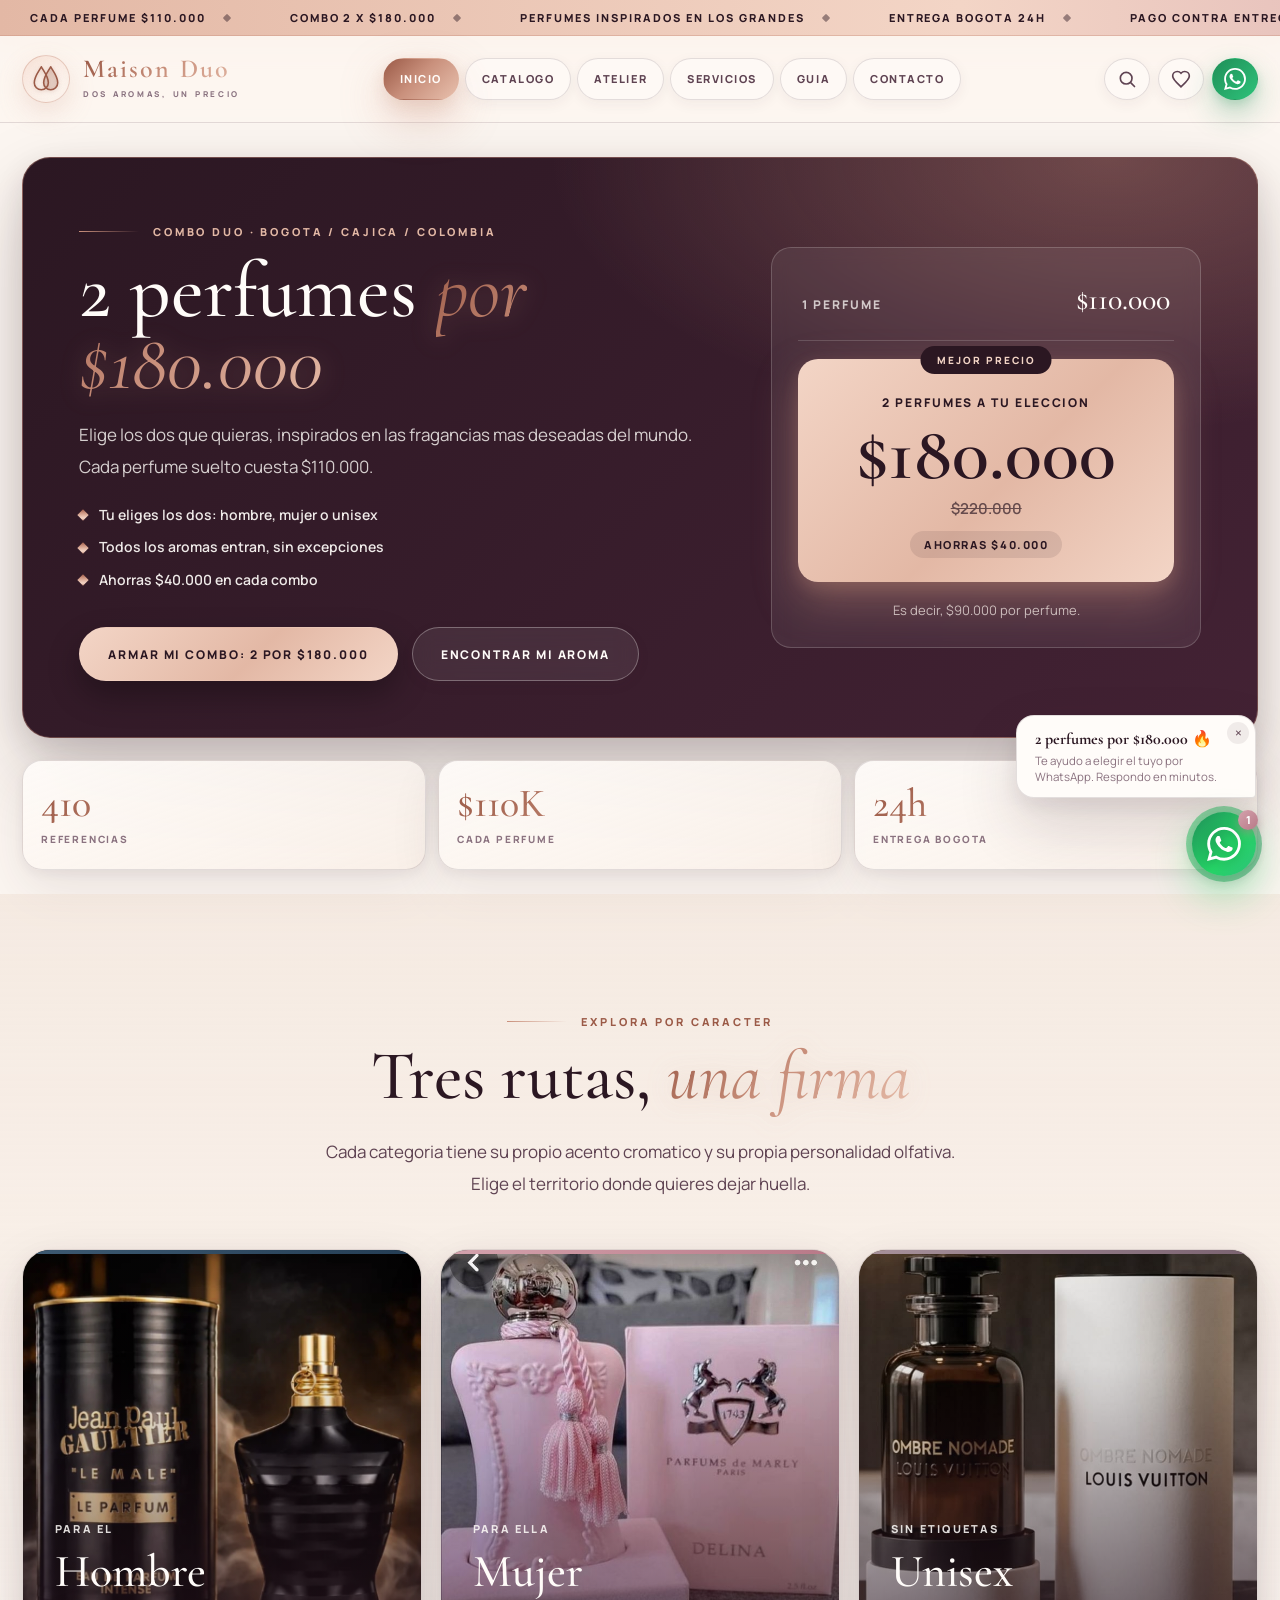
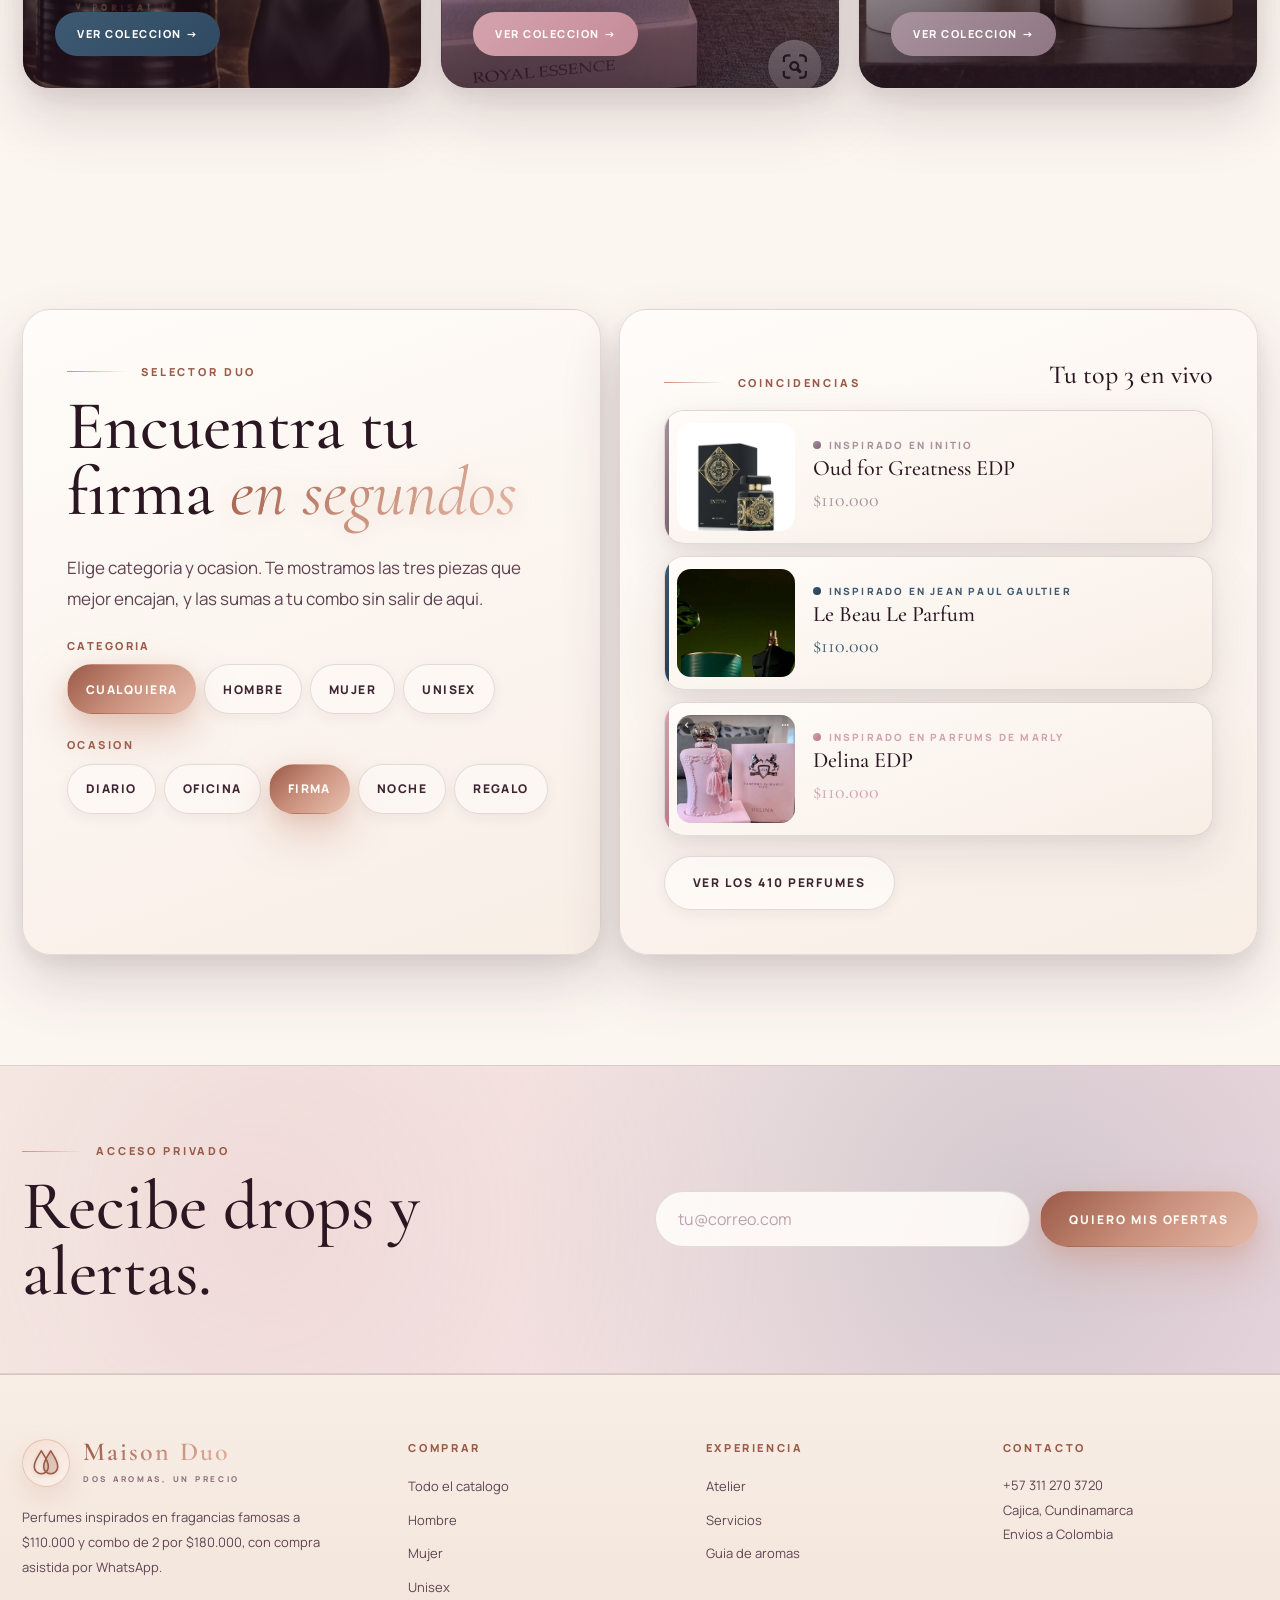
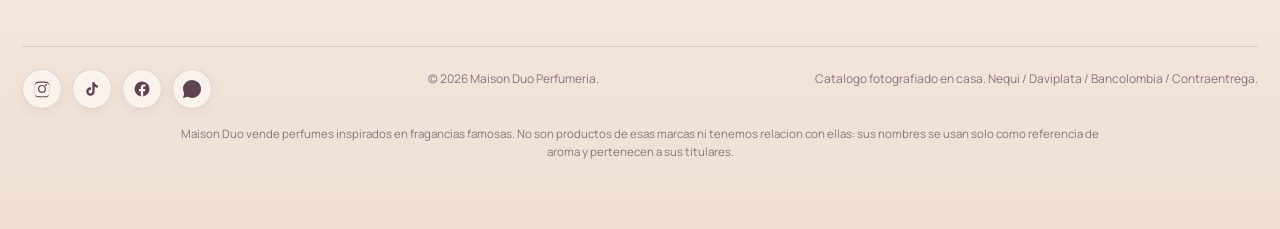
==== commit a433edb3: "Stronger WhatsApp messages and more impactful CTAs Co-Authored-By: Claude Sonnet 5.5 <noreply@anthro" ====
--- a/index.html
+++ b/index.html
@@ -22,7 +22,7 @@
 <body>
 <a class="skip-link" href="#main">Saltar al contenido</a>
 <div class="ticker"><div class="ticker-track"><span>Cada perfume $110.000</span><span>Combo 2 x $180.000</span><span>Perfumes inspirados en los grandes</span><span>Entrega Bogota 24h</span><span>Pago contra entrega</span><span>Cada perfume $110.000</span><span>Combo 2 x $180.000</span><span>Perfumes inspirados en los grandes</span><span>Entrega Bogota 24h</span><span>Pago contra entrega</span></div></div>
-<header class="site-header"><div class="shell nav-inner"><a class="brand" href="index.html" aria-label="Maison Duo inicio"><span class="brand-mark" aria-hidden="true"><svg viewBox="0 0 64 64" fill="none"><path d="M22 6C26 14 37 26 37 40A15 15 0 0 1 7 40C7 26 18 14 22 6Z" stroke="currentColor" stroke-width="3.4" stroke-linejoin="round"/><path d="M42 6C46 14 57 26 57 40A15 15 0 0 1 27 40C27 26 38 14 42 6Z" fill="currentColor" fill-opacity=".2" stroke="currentColor" stroke-width="3.4" stroke-linejoin="round"/></svg></span><span><strong>Maison Duo</strong><small>Dos aromas, un precio</small></span></a><nav class="nav-links" aria-label="Navegacion principal"><a class="nav-link active" href="index.html">Inicio</a><a class="nav-link" href="catalogo.html">Catalogo</a><a class="nav-link" href="atelier.html">Atelier</a><a class="nav-link" href="servicios.html">Servicios</a><a class="nav-link" href="guia.html">Guia</a><a class="nav-link" href="contacto.html">Contacto</a></nav><div class="nav-actions"><button class="icon-btn menu-toggle" aria-label="Abrir menu">Menu</button><a class="icon-btn" href="catalogo.html" aria-label="Ir al catalogo">Buscar</a><a class="nav-link wa-btn" href="https://wa.me/573112703720?text=Hola%20Maison%20Duo%2C%20quiero%20asesoria%20premium" target="_blank" rel="noopener" aria-label="WhatsApp"><svg viewBox="0 0 32 32" fill="currentColor" aria-hidden="true"><path d="M16.003.064C7.17.064.008 7.226.008 16.062a15.94 15.94 0 0 0 2.137 7.992L0 32.064l8.2-2.148a15.98 15.98 0 0 0 7.803 1.992h.007c8.83 0 15.99-7.162 15.99-15.998 0-4.28-1.663-8.302-4.682-11.322A15.89 15.89 0 0 0 16.003.064zM23.31 19.28c-.4-.2-2.37-1.17-2.74-1.3-.37-.13-.64-.2-.9.2-.27.4-1.03 1.3-1.27 1.57-.23.27-.47.3-.87.1-.4-.2-1.69-.62-3.22-1.98-1.19-1.06-1.99-2.37-2.22-2.77-.23-.4-.02-.62.18-.82.18-.18.4-.47.6-.7.2-.23.27-.4.4-.67.13-.27.07-.5-.03-.7-.1-.2-.9-2.17-1.23-2.97-.33-.78-.66-.67-.9-.69-.23-.01-.5-.01-.77-.01-.27 0-.7.1-1.07.5-.37.4-1.4 1.37-1.4 3.34 0 1.97 1.43 3.87 1.63 4.13.2.27 2.82 4.31 6.83 6.04.95.41 1.7.66 2.28.84.96.31 1.83.26 2.52.16.77-.12 2.37-.97 2.7-1.9.33-.93.33-1.73.23-1.9-.1-.17-.37-.27-.77-.47z"/></svg></a></div></div></header>
+<header class="site-header"><div class="shell nav-inner"><a class="brand" href="index.html" aria-label="Maison Duo inicio"><span class="brand-mark" aria-hidden="true"><svg viewBox="0 0 64 64" fill="none"><path d="M22 6C26 14 37 26 37 40A15 15 0 0 1 7 40C7 26 18 14 22 6Z" stroke="currentColor" stroke-width="3.4" stroke-linejoin="round"/><path d="M42 6C46 14 57 26 57 40A15 15 0 0 1 27 40C27 26 38 14 42 6Z" fill="currentColor" fill-opacity=".2" stroke="currentColor" stroke-width="3.4" stroke-linejoin="round"/></svg></span><span><strong>Maison Duo</strong><small>Dos aromas, un precio</small></span></a><nav class="nav-links" aria-label="Navegacion principal"><a class="nav-link active" href="index.html">Inicio</a><a class="nav-link" href="catalogo.html">Catalogo</a><a class="nav-link" href="atelier.html">Atelier</a><a class="nav-link" href="servicios.html">Servicios</a><a class="nav-link" href="guia.html">Guia</a><a class="nav-link" href="contacto.html">Contacto</a></nav><div class="nav-actions"><button class="icon-btn menu-toggle" aria-label="Abrir menu">Menu</button><a class="icon-btn" href="catalogo.html" aria-label="Ir al catalogo">Buscar</a><a class="nav-link wa-btn" href="https://wa.me/573112703720?text=Hola%20Maison%20Duo%20%F0%9F%91%8B%20Quiero%20armar%20mi%20combo%20de%202%20perfumes%20por%20%24180.000.%20%C2%BFMe%20ayudan%20a%20elegir%3F%20Me%20gustan%20los%20aromas%3A%20" target="_blank" rel="noopener" aria-label="WhatsApp"><svg viewBox="0 0 32 32" fill="currentColor" aria-hidden="true"><path d="M16.003.064C7.17.064.008 7.226.008 16.062a15.94 15.94 0 0 0 2.137 7.992L0 32.064l8.2-2.148a15.98 15.98 0 0 0 7.803 1.992h.007c8.83 0 15.99-7.162 15.99-15.998 0-4.28-1.663-8.302-4.682-11.322A15.89 15.89 0 0 0 16.003.064zM23.31 19.28c-.4-.2-2.37-1.17-2.74-1.3-.37-.13-.64-.2-.9.2-.27.4-1.03 1.3-1.27 1.57-.23.27-.47.3-.87.1-.4-.2-1.69-.62-3.22-1.98-1.19-1.06-1.99-2.37-2.22-2.77-.23-.4-.02-.62.18-.82.18-.18.4-.47.6-.7.2-.23.27-.4.4-.67.13-.27.07-.5-.03-.7-.1-.2-.9-2.17-1.23-2.97-.33-.78-.66-.67-.9-.69-.23-.01-.5-.01-.77-.01-.27 0-.7.1-1.07.5-.37.4-1.4 1.37-1.4 3.34 0 1.97 1.43 3.87 1.63 4.13.2.27 2.82 4.31 6.83 6.04.95.41 1.7.66 2.28.84.96.31 1.83.26 2.52.16.77-.12 2.37-.97 2.7-1.9.33-.93.33-1.73.23-1.9-.1-.17-.37-.27-.77-.47z"/></svg></a></div></div></header>
 <main id="main">
   <section class="section combo-section combo-hero" id="combo"><div class="shell">
     <div class="combo-banner reveal visible">
@@ -35,7 +35,7 @@
           <li>Todos los aromas entran, sin excepciones</li>
           <li>Ahorras $40.000 en cada combo</li>
         </ul>
-        <div class="cta-row"><a class="pill-btn primary" href="catalogo.html#catalogo">Elegir mis dos perfumes</a><a class="pill-btn secondary" href="guia.html">Ayudame a elegir</a></div>
+        <div class="cta-row"><a class="pill-btn primary" href="catalogo.html#catalogo">Armar mi combo: 2 por $180.000</a><a class="pill-btn secondary" href="guia.html">Encontrar mi aroma</a></div>
       </div>
       <div class="combo-card" aria-label="Precios">
         <div class="combo-card-row"><span>1 perfume</span><b>$110.000</b></div>
@@ -91,19 +91,19 @@
     <div class="finder-stage">
       <div class="finder-stage-head"><span class="eyebrow">Coincidencias</span><h3 style="font-family:var(--serif);font-size:26px;font-weight:500">Tu top 3 en vivo</h3></div>
       <div class="finder-results" data-results aria-live="polite"></div>
-      <a class="pill-btn secondary" href="catalogo.html" style="margin-top:6px;align-self:flex-start">Explorar las 74 piezas</a>
+      <a class="pill-btn secondary" href="catalogo.html" style="margin-top:6px;align-self:flex-start">Ver los 410 perfumes</a>
     </div>
   </div></section>
 
   <section class="section alt" data-recent-section style="display:none"><div class="shell">
-    <div class="section-head reveal"><div><span class="eyebrow">Tu recorrido</span><h2>Vistos <em>recientemente</em></h2></div><a class="pill-btn secondary" href="catalogo.html">Seguir explorando</a></div>
+    <div class="section-head reveal"><div><span class="eyebrow">Tu recorrido</span><h2>Vistos <em>recientemente</em></h2></div><a class="pill-btn secondary" href="catalogo.html">Seguir viendo perfumes</a></div>
     <div class="recent-row" data-recent aria-live="polite"></div>
   </div></section>
 
-  <section class="newsletter"><div class="shell newsletter-inner reveal"><div><span class="eyebrow">Acceso privado</span><h2>Recibe drops y alertas.</h2></div><form class="form" data-soft-submit><input type="email" placeholder="tu@correo.com" aria-label="Correo electronico" required><button class="pill-btn primary" type="submit">Suscribirme</button></form></div></section>
+  <section class="newsletter"><div class="shell newsletter-inner reveal"><div><span class="eyebrow">Acceso privado</span><h2>Recibe drops y alertas.</h2></div><form class="form" data-soft-submit><input type="email" placeholder="tu@correo.com" aria-label="Correo electronico" required><button class="pill-btn primary" type="submit">Quiero mis ofertas</button></form></div></section>
 </main>
 <footer><div class="shell footer-grid"><div><a class="brand" href="index.html"><span class="brand-mark" aria-hidden="true"><svg viewBox="0 0 64 64" fill="none"><path d="M22 6C26 14 37 26 37 40A15 15 0 0 1 7 40C7 26 18 14 22 6Z" stroke="currentColor" stroke-width="3.4" stroke-linejoin="round"/><path d="M42 6C46 14 57 26 57 40A15 15 0 0 1 27 40C27 26 38 14 42 6Z" fill="currentColor" fill-opacity=".2" stroke="currentColor" stroke-width="3.4" stroke-linejoin="round"/></svg></span><span><strong>Maison Duo</strong><small>Dos aromas, un precio</small></span></a><p style="margin-top:18px;max-width:330px">Perfumes inspirados en fragancias famosas a $110.000 y combo de 2 por $180.000, con compra asistida por WhatsApp.</p></div><div><h4>Comprar</h4><ul><li><a href="catalogo.html">Todo el catalogo</a></li><li><a href="catalogo.html?cat=hombre">Hombre</a></li><li><a href="catalogo.html?cat=mujer">Mujer</a></li><li><a href="catalogo.html?cat=unisex">Unisex</a></li></ul></div><div><h4>Experiencia</h4><ul><li><a href="atelier.html">Atelier</a></li><li><a href="servicios.html">Servicios</a></li><li><a href="guia.html">Guia de aromas</a></li></ul></div><div><h4>Contacto</h4><p>+57 311 270 3720<br>Cajica, Cundinamarca<br>Envios a Colombia</p></div></div><div class="shell footer-bottom"><span>© 2026 Maison Duo Perfumeria.</span><span>Catalogo fotografiado en casa. Nequi / Daviplata / Bancolombia / Contraentrega.</span></div></footer>
-<a class="floating-wa" href="https://wa.me/573112703720?text=Hola%20Maison%20Duo%2C%20quiero%20asesoria%20para%20elegir%20un%20perfume" target="_blank" rel="noopener" aria-label="WhatsApp"><svg viewBox="0 0 32 32" fill="currentColor" aria-hidden="true"><path d="M16.003.064C7.17.064.008 7.226.008 16.062a15.94 15.94 0 0 0 2.137 7.992L0 32.064l8.2-2.148a15.98 15.98 0 0 0 7.803 1.992h.007c8.83 0 15.99-7.162 15.99-15.998 0-4.28-1.663-8.302-4.682-11.322A15.89 15.89 0 0 0 16.003.064zM23.31 19.28c-.4-.2-2.37-1.17-2.74-1.3-.37-.13-.64-.2-.9.2-.27.4-1.03 1.3-1.27 1.57-.23.27-.47.3-.87.1-.4-.2-1.69-.62-3.22-1.98-1.19-1.06-1.99-2.37-2.22-2.77-.23-.4-.02-.62.18-.82.18-.18.4-.47.6-.7.2-.23.27-.4.4-.67.13-.27.07-.5-.03-.7-.1-.2-.9-2.17-1.23-2.97-.33-.78-.66-.67-.9-.69-.23-.01-.5-.01-.77-.01-.27 0-.7.1-1.07.5-.37.4-1.4 1.37-1.4 3.34 0 1.97 1.43 3.87 1.63 4.13.2.27 2.82 4.31 6.83 6.04.95.41 1.7.66 2.28.84.96.31 1.83.26 2.52.16.77-.12 2.37-.97 2.7-1.9.33-.93.33-1.73.23-1.9-.1-.17-.37-.27-.77-.47z"/></svg></a>
+<a class="floating-wa" href="https://wa.me/573112703720?text=Hola%20Maison%20Duo%20%F0%9F%91%8B%20Quiero%20armar%20mi%20combo%20de%202%20perfumes%20por%20%24180.000.%20%C2%BFMe%20ayudan%20a%20elegir%3F%20Me%20gustan%20los%20aromas%3A%20" target="_blank" rel="noopener" aria-label="WhatsApp"><svg viewBox="0 0 32 32" fill="currentColor" aria-hidden="true"><path d="M16.003.064C7.17.064.008 7.226.008 16.062a15.94 15.94 0 0 0 2.137 7.992L0 32.064l8.2-2.148a15.98 15.98 0 0 0 7.803 1.992h.007c8.83 0 15.99-7.162 15.99-15.998 0-4.28-1.663-8.302-4.682-11.322A15.89 15.89 0 0 0 16.003.064zM23.31 19.28c-.4-.2-2.37-1.17-2.74-1.3-.37-.13-.64-.2-.9.2-.27.4-1.03 1.3-1.27 1.57-.23.27-.47.3-.87.1-.4-.2-1.69-.62-3.22-1.98-1.19-1.06-1.99-2.37-2.22-2.77-.23-.4-.02-.62.18-.82.18-.18.4-.47.6-.7.2-.23.27-.4.4-.67.13-.27.07-.5-.03-.7-.1-.2-.9-2.17-1.23-2.97-.33-.78-.66-.67-.9-.69-.23-.01-.5-.01-.77-.01-.27 0-.7.1-1.07.5-.37.4-1.4 1.37-1.4 3.34 0 1.97 1.43 3.87 1.63 4.13.2.27 2.82 4.31 6.83 6.04.95.41 1.7.66 2.28.84.96.31 1.83.26 2.52.16.77-.12 2.37-.97 2.7-1.9.33-.93.33-1.73.23-1.9-.1-.17-.37-.27-.77-.47z"/></svg></a>
 <script src="site.js?v=17"></script>
 </body>
 </html>
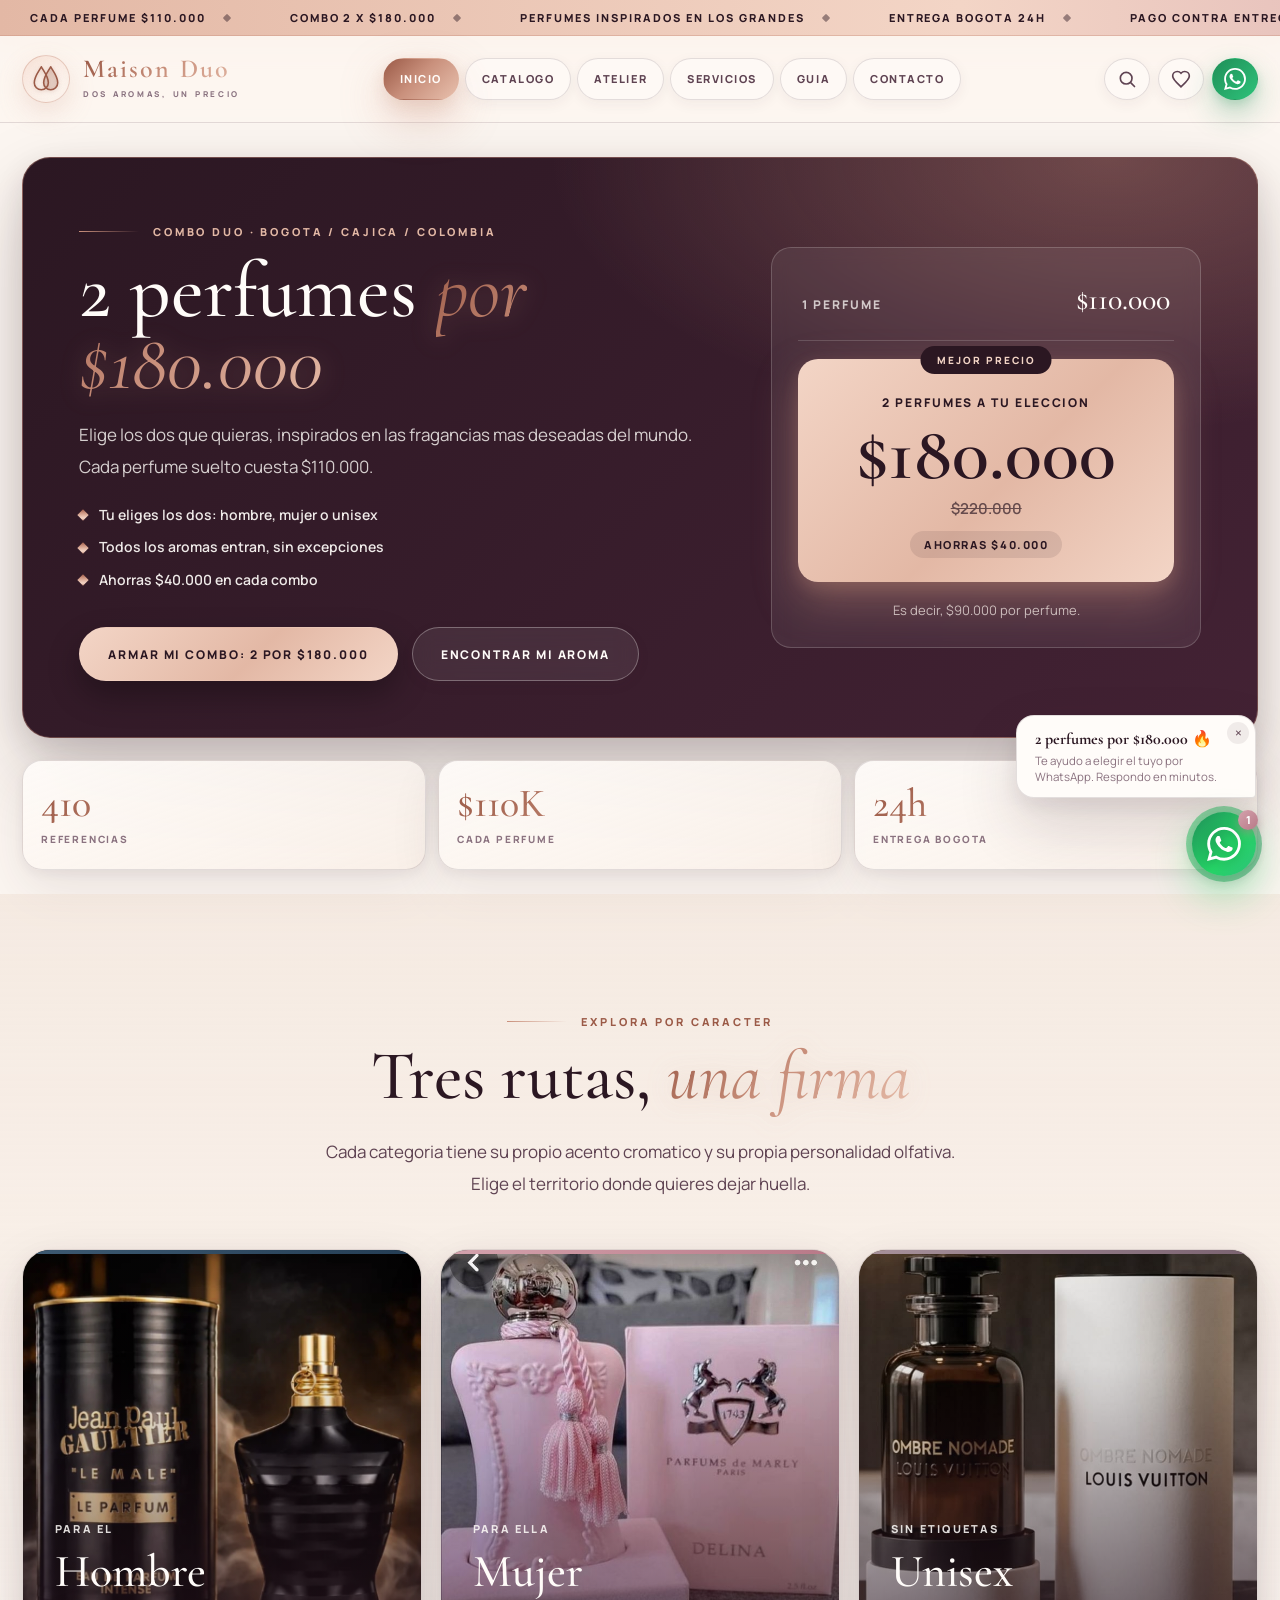
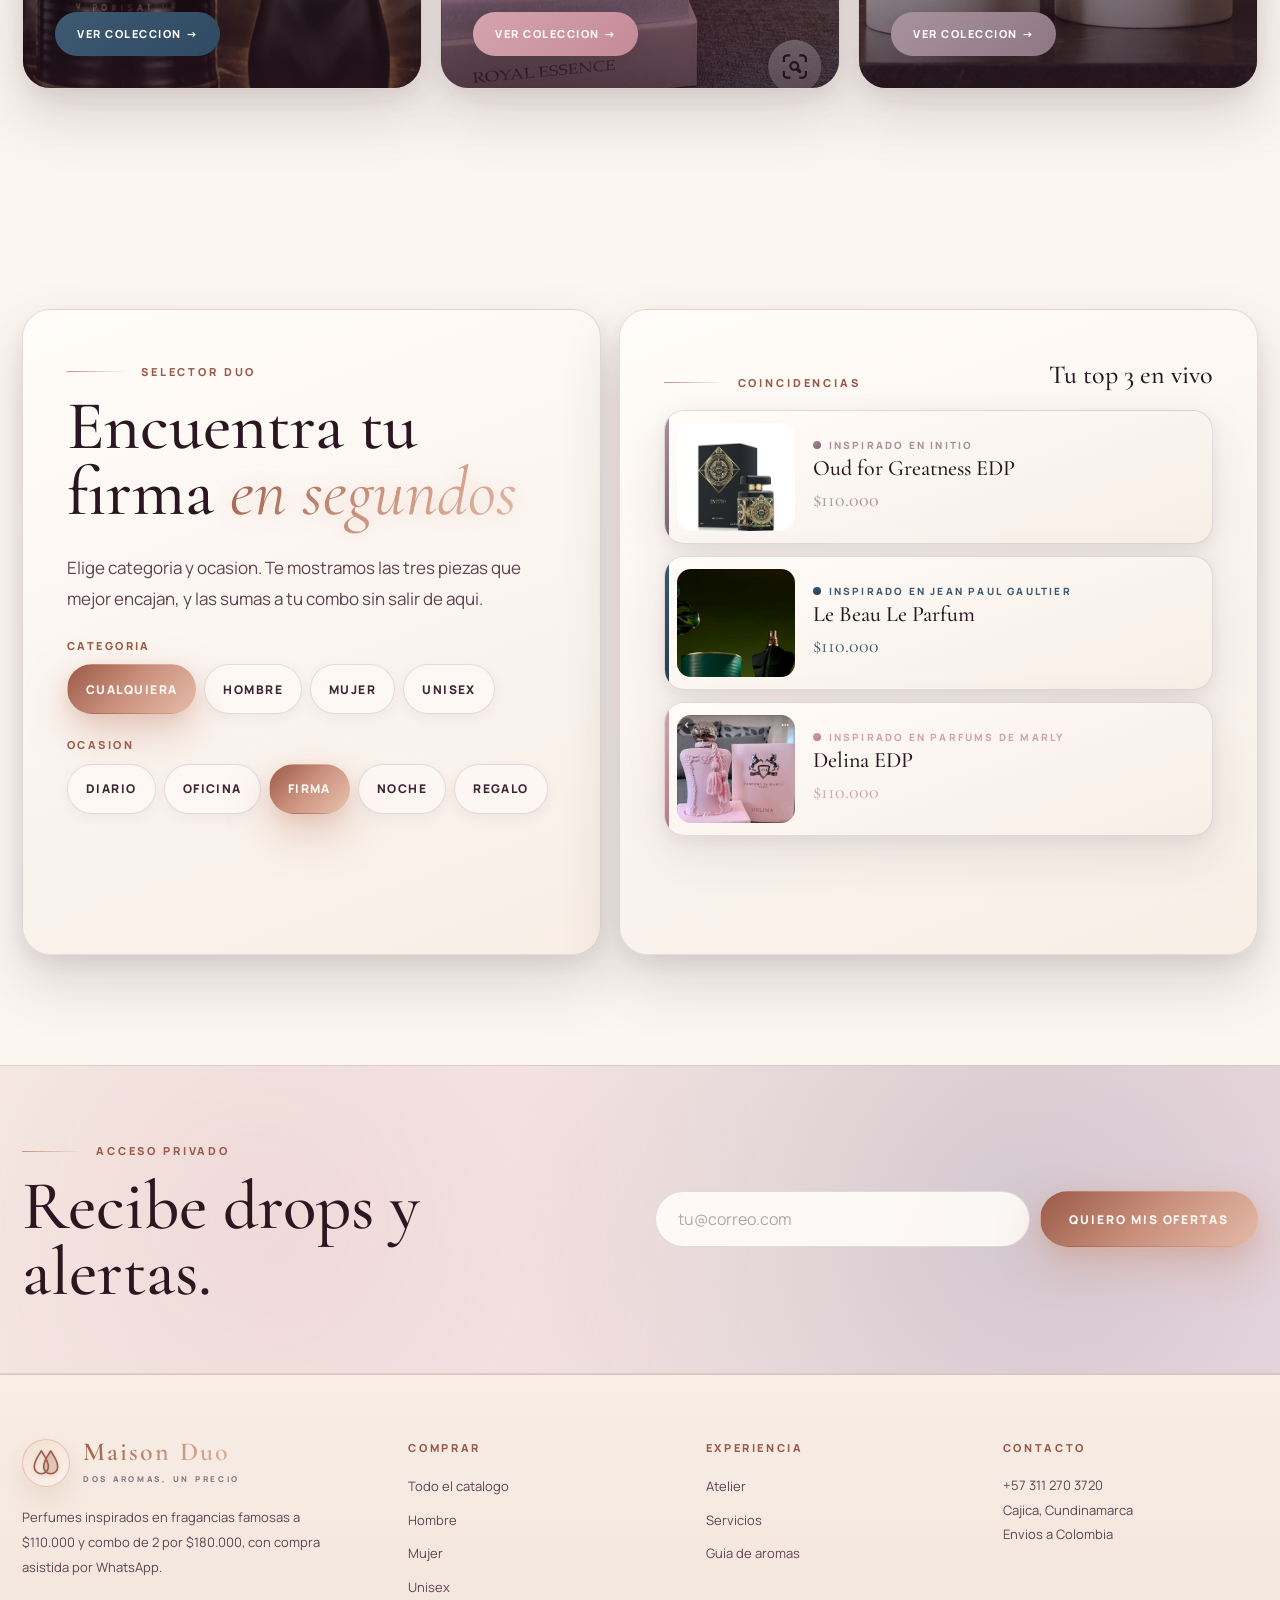
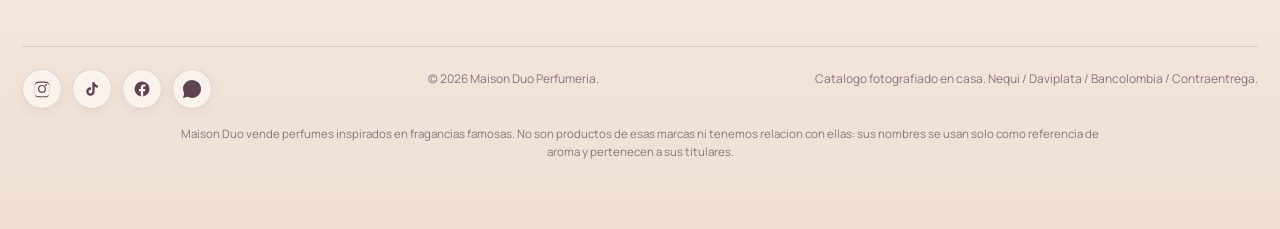
==== commit 21b48f58: "Fix load-more placement, sticky spotlight, mobile catalog toolbar; bump cache version Co-Authored-By" ====
--- a/index.html
+++ b/index.html
@@ -16,7 +16,7 @@
   <link rel="preconnect" href="https://fonts.gstatic.com" crossorigin>
   
   <link href="https://fonts.googleapis.com/css2?family=Cormorant+Garamond:ital,wght@0,400;0,500;0,600;1,400&family=Manrope:wght@400;500;600;700;800&display=swap" rel="stylesheet">
-  <link rel="stylesheet" href="styles.css?v=17">
+  <link rel="stylesheet" href="styles.css?v=19">
   <script type="application/ld+json">{"@context":"https://schema.org","@type":"Store","name":"Maison Duo","description":"Perfumeria con perfumes inspirados en fragancias famosas, a $110.000 y combo de 2 por $180.000, con asesoria privada en Colombia.","priceRange":"$110.000 - $180.000","telephone":"+57 311 270 3720","address":{"@type":"PostalAddress","addressLocality":"Cajica","addressRegion":"Cundinamarca","addressCountry":"CO"},"sameAs":["https://github.com/Daniel666674/imperium-royal"]}</script>
 </head>
 <body>
@@ -104,6 +104,6 @@
 </main>
 <footer><div class="shell footer-grid"><div><a class="brand" href="index.html"><span class="brand-mark" aria-hidden="true"><svg viewBox="0 0 64 64" fill="none"><path d="M22 6C26 14 37 26 37 40A15 15 0 0 1 7 40C7 26 18 14 22 6Z" stroke="currentColor" stroke-width="3.4" stroke-linejoin="round"/><path d="M42 6C46 14 57 26 57 40A15 15 0 0 1 27 40C27 26 38 14 42 6Z" fill="currentColor" fill-opacity=".2" stroke="currentColor" stroke-width="3.4" stroke-linejoin="round"/></svg></span><span><strong>Maison Duo</strong><small>Dos aromas, un precio</small></span></a><p style="margin-top:18px;max-width:330px">Perfumes inspirados en fragancias famosas a $110.000 y combo de 2 por $180.000, con compra asistida por WhatsApp.</p></div><div><h4>Comprar</h4><ul><li><a href="catalogo.html">Todo el catalogo</a></li><li><a href="catalogo.html?cat=hombre">Hombre</a></li><li><a href="catalogo.html?cat=mujer">Mujer</a></li><li><a href="catalogo.html?cat=unisex">Unisex</a></li></ul></div><div><h4>Experiencia</h4><ul><li><a href="atelier.html">Atelier</a></li><li><a href="servicios.html">Servicios</a></li><li><a href="guia.html">Guia de aromas</a></li></ul></div><div><h4>Contacto</h4><p>+57 311 270 3720<br>Cajica, Cundinamarca<br>Envios a Colombia</p></div></div><div class="shell footer-bottom"><span>© 2026 Maison Duo Perfumeria.</span><span>Catalogo fotografiado en casa. Nequi / Daviplata / Bancolombia / Contraentrega.</span></div></footer>
 <a class="floating-wa" href="https://wa.me/573112703720?text=Hola%20Maison%20Duo%20%F0%9F%91%8B%20Quiero%20armar%20mi%20combo%20de%202%20perfumes%20por%20%24180.000.%20%C2%BFMe%20ayudan%20a%20elegir%3F%20Me%20gustan%20los%20aromas%3A%20" target="_blank" rel="noopener" aria-label="WhatsApp"><svg viewBox="0 0 32 32" fill="currentColor" aria-hidden="true"><path d="M16.003.064C7.17.064.008 7.226.008 16.062a15.94 15.94 0 0 0 2.137 7.992L0 32.064l8.2-2.148a15.98 15.98 0 0 0 7.803 1.992h.007c8.83 0 15.99-7.162 15.99-15.998 0-4.28-1.663-8.302-4.682-11.322A15.89 15.89 0 0 0 16.003.064zM23.31 19.28c-.4-.2-2.37-1.17-2.74-1.3-.37-.13-.64-.2-.9.2-.27.4-1.03 1.3-1.27 1.57-.23.27-.47.3-.87.1-.4-.2-1.69-.62-3.22-1.98-1.19-1.06-1.99-2.37-2.22-2.77-.23-.4-.02-.62.18-.82.18-.18.4-.47.6-.7.2-.23.27-.4.4-.67.13-.27.07-.5-.03-.7-.1-.2-.9-2.17-1.23-2.97-.33-.78-.66-.67-.9-.69-.23-.01-.5-.01-.77-.01-.27 0-.7.1-1.07.5-.37.4-1.4 1.37-1.4 3.34 0 1.97 1.43 3.87 1.63 4.13.2.27 2.82 4.31 6.83 6.04.95.41 1.7.66 2.28.84.96.31 1.83.26 2.52.16.77-.12 2.37-.97 2.7-1.9.33-.93.33-1.73.23-1.9-.1-.17-.37-.27-.77-.47z"/></svg></a>
-<script src="site.js?v=17"></script>
+<script src="site.js?v=19"></script>
 </body>
 </html>
--- a/styles.css
+++ b/styles.css
@@ -777,3 +777,83 @@
 .combo-banner .pill-btn.primary,.combo-tray .pill-btn.primary{background:linear-gradient(135deg,#f3d5c6,#e3b8a5 55%,#f3d5c6);color:#2b1722;animation:none;box-shadow:0 14px 32px rgba(0,0,0,.3)}
 .combo-banner .pill-btn.primary:hover,.combo-tray .pill-btn.primary:hover{color:#2b1722;box-shadow:0 20px 40px rgba(0,0,0,.4)}
 .load-more{display:flex;justify-content:center;margin:28px 0 8px}
+
+.rs-top{display:flex;justify-content:space-between;align-items:center;gap:12px;flex-wrap:wrap}
+.rs-badge{background:var(--grad-champagne,#c98f7c);color:#fff;font-size:11px;font-weight:800;letter-spacing:.18em;text-transform:uppercase;padding:8px 14px;border-radius:999px}
+.rs-meta{color:var(--bronze);font-size:12px;font-weight:700;letter-spacing:.12em;text-transform:uppercase}
+.rs-main{display:grid;grid-template-columns:150px minmax(0,1fr);gap:20px;align-items:center}
+.rs-photo{margin:0;height:170px;border-radius:var(--radius-md);overflow:hidden;background:linear-gradient(160deg,#fffcf9,#efdfd3);cursor:pointer}
+.rs-photo img{width:100%;height:100%;object-fit:contain}
+.rs-main .result-name{font-size:40px}
+.rs-notes{display:grid;grid-template-columns:repeat(3,1fr);gap:10px}
+.rs-note{background:#fff;border:1px solid var(--line);border-radius:var(--radius-sm);padding:10px 12px;display:grid;gap:4px}
+.rs-note b{font-size:10px;letter-spacing:.18em;text-transform:uppercase;color:var(--bronze)}
+.rs-note span{font-size:13px;line-height:1.4}
+.rs-price{display:flex;align-items:baseline;gap:14px;flex-wrap:wrap}
+.rs-price small{color:var(--cocoa)}
+.rs-actions{display:flex;gap:10px;flex-wrap:wrap}
+.rs-actions .wa-cta{flex:1 1 100%}
+.rs-alt .finder-results{margin-top:10px}
+.finder-result{min-height:0}
+@media(max-width:700px){.rs-main{grid-template-columns:110px minmax(0,1fr)}.rs-main .result-name{font-size:30px}.rs-notes{grid-template-columns:1fr}.finder-copy,.finder-stage{padding:26px}}
+.rs-price .price{font-size:36px;line-height:1;color:var(--bronze);background:none;-webkit-text-fill-color:currentColor;opacity:1}
+.rs-price{justify-content:flex-start}
+
+/* ---- Product modal polish (desktop + mobile) ---- */
+.product-modal{width:min(94vw,1000px);max-height:90vh;margin:auto}
+.modal-body{grid-template-columns:minmax(0,.95fr) minmax(0,1.05fr);max-height:90vh;align-items:start}
+.m-photo{position:sticky;top:0;align-self:start;height:90vh;max-height:90vh;min-height:0;display:flex;align-items:center;justify-content:center;padding:36px}
+.m-photo-bg{position:absolute;inset:-30px;width:calc(100% + 60px);height:calc(100% + 60px);object-fit:cover;filter:blur(28px) saturate(1.1);opacity:.55;transform:scale(1.1);z-index:0}
+.m-photo .product-photo{position:relative;z-index:1;width:100%;height:100%;object-fit:contain;border-radius:var(--radius-md);filter:drop-shadow(0 18px 30px rgba(43,23,34,.22));transition:none}
+.m-photo:hover .product-photo{transform:none}
+.m-info{padding:52px 40px 36px;gap:16px;min-width:0}
+.m-info h3{font-size:clamp(32px,4vw,44px);line-height:1;padding-right:48px;overflow-wrap:anywhere}
+.m-desc p{font-size:15px;line-height:1.75;margin-top:0}
+.m-desc p+p{margin-top:12px}
+.m-desc .m-fine{font-size:11px;line-height:1.6;margin-top:14px}
+.modal-body .notes{display:grid;gap:10px;margin:2px 0;padding:16px 18px;border:1px solid var(--line);border-radius:var(--radius-md);background:rgba(255,255,255,.55)}
+.modal-body .notes>div{display:grid;grid-template-columns:96px minmax(0,1fr);gap:12px;align-items:baseline}
+.modal-body .notes b{font-size:10px;letter-spacing:.18em}
+.modal-body .notes span{font-size:14px;line-height:1.45}
+.m-info .price-row{margin-top:4px;gap:14px}
+.m-actions{display:grid;grid-template-columns:48px minmax(0,1fr);gap:10px}
+.m-actions .wa-cta{grid-column:1/-1;min-height:56px;font-size:12px;text-align:center;white-space:normal;line-height:1.3}
+.m-actions .combo-btn{width:100%;min-height:48px}
+.m-similar{margin-top:6px}
+.m-similar-row{grid-template-columns:1fr}
+@media (max-width:900px){
+  .product-modal{width:min(96vw,640px);max-height:94vh}
+  .modal-body{grid-template-columns:1fr;max-height:94vh;overflow-y:auto}
+  .m-photo{position:relative;height:clamp(260px,52vw,380px);max-height:none;padding:24px}
+  .m-info{padding:26px 22px 30px}
+}
+@media (max-width:600px){
+  .product-modal{width:100vw;max-width:100vw;height:100dvh;max-height:100dvh;border-radius:0}
+  .modal-body{max-height:100dvh;height:100dvh;grid-template-rows:none;align-content:start}
+  .m-photo{height:clamp(230px,62vw,320px);padding:20px 20px 16px}
+  .m-info{padding:20px 18px 0;gap:14px}
+  .m-info h3{font-size:30px;padding-right:0}
+  .modal-body .notes{padding:14px}
+  .modal-body .notes>div{grid-template-columns:78px minmax(0,1fr)}
+  .m-actions{position:sticky;bottom:0;z-index:5;margin:6px -18px 0;padding:12px 18px calc(12px + env(safe-area-inset-bottom));background:linear-gradient(180deg,rgba(255,252,249,0),#fffcf9 22%);grid-template-columns:48px minmax(0,1fr)}
+  .m-actions .combo-btn,.m-actions .wa-cta{width:100%}
+  .m-similar{padding-bottom:24px}
+  .modal-close{top:10px;right:10px}
+}
+.load-more{display:flex;justify-content:center;margin:36px 0 0;width:100%}
+.load-more:empty{display:none}
+.load-more .pill-btn{min-width:min(100%,320px);justify-content:center}
+/* catalog layout fixes */
+.catalog-layout{align-items:start}
+.spotlight{align-self:start;position:sticky;top:104px;height:auto;min-height:0}
+@media (max-width:900px){.spotlight{display:none}.catalog-layout{gap:0}}
+/* catalog toolbar on small screens */
+@media (max-width:700px){
+  .catalog-tools{gap:12px;padding:16px}
+  .catalog-tools .tabs{width:100%;display:flex;flex-wrap:wrap;gap:8px}
+  .catalog-tools .tab-btn{flex:1 1 calc(50% - 8px)}
+  .search-wrap{flex:1 1 100%;width:100%}
+  .search-wrap>span{display:none}
+  .search-wrap input{width:100%;min-width:0;font-size:14px}
+  .catalog-count,.select{flex:1 1 calc(50% - 8px);justify-content:center;min-width:0}
+}
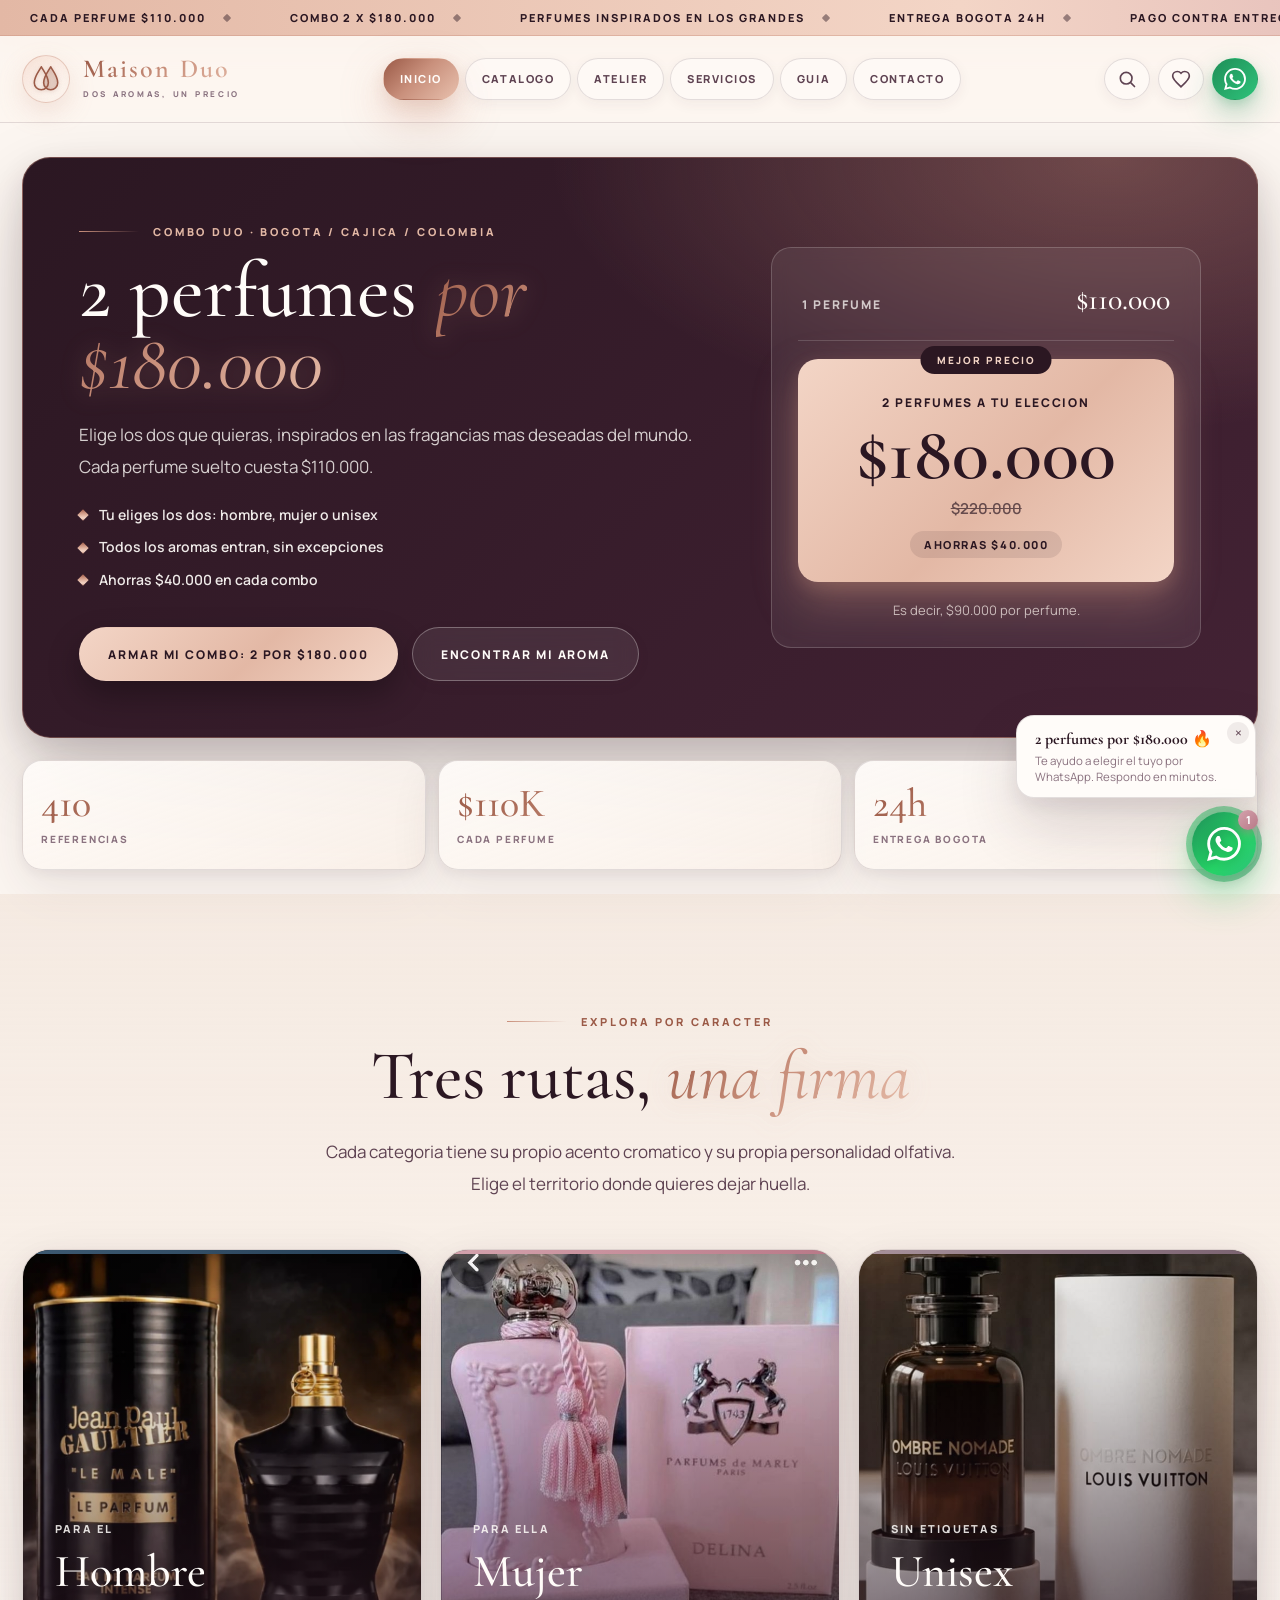
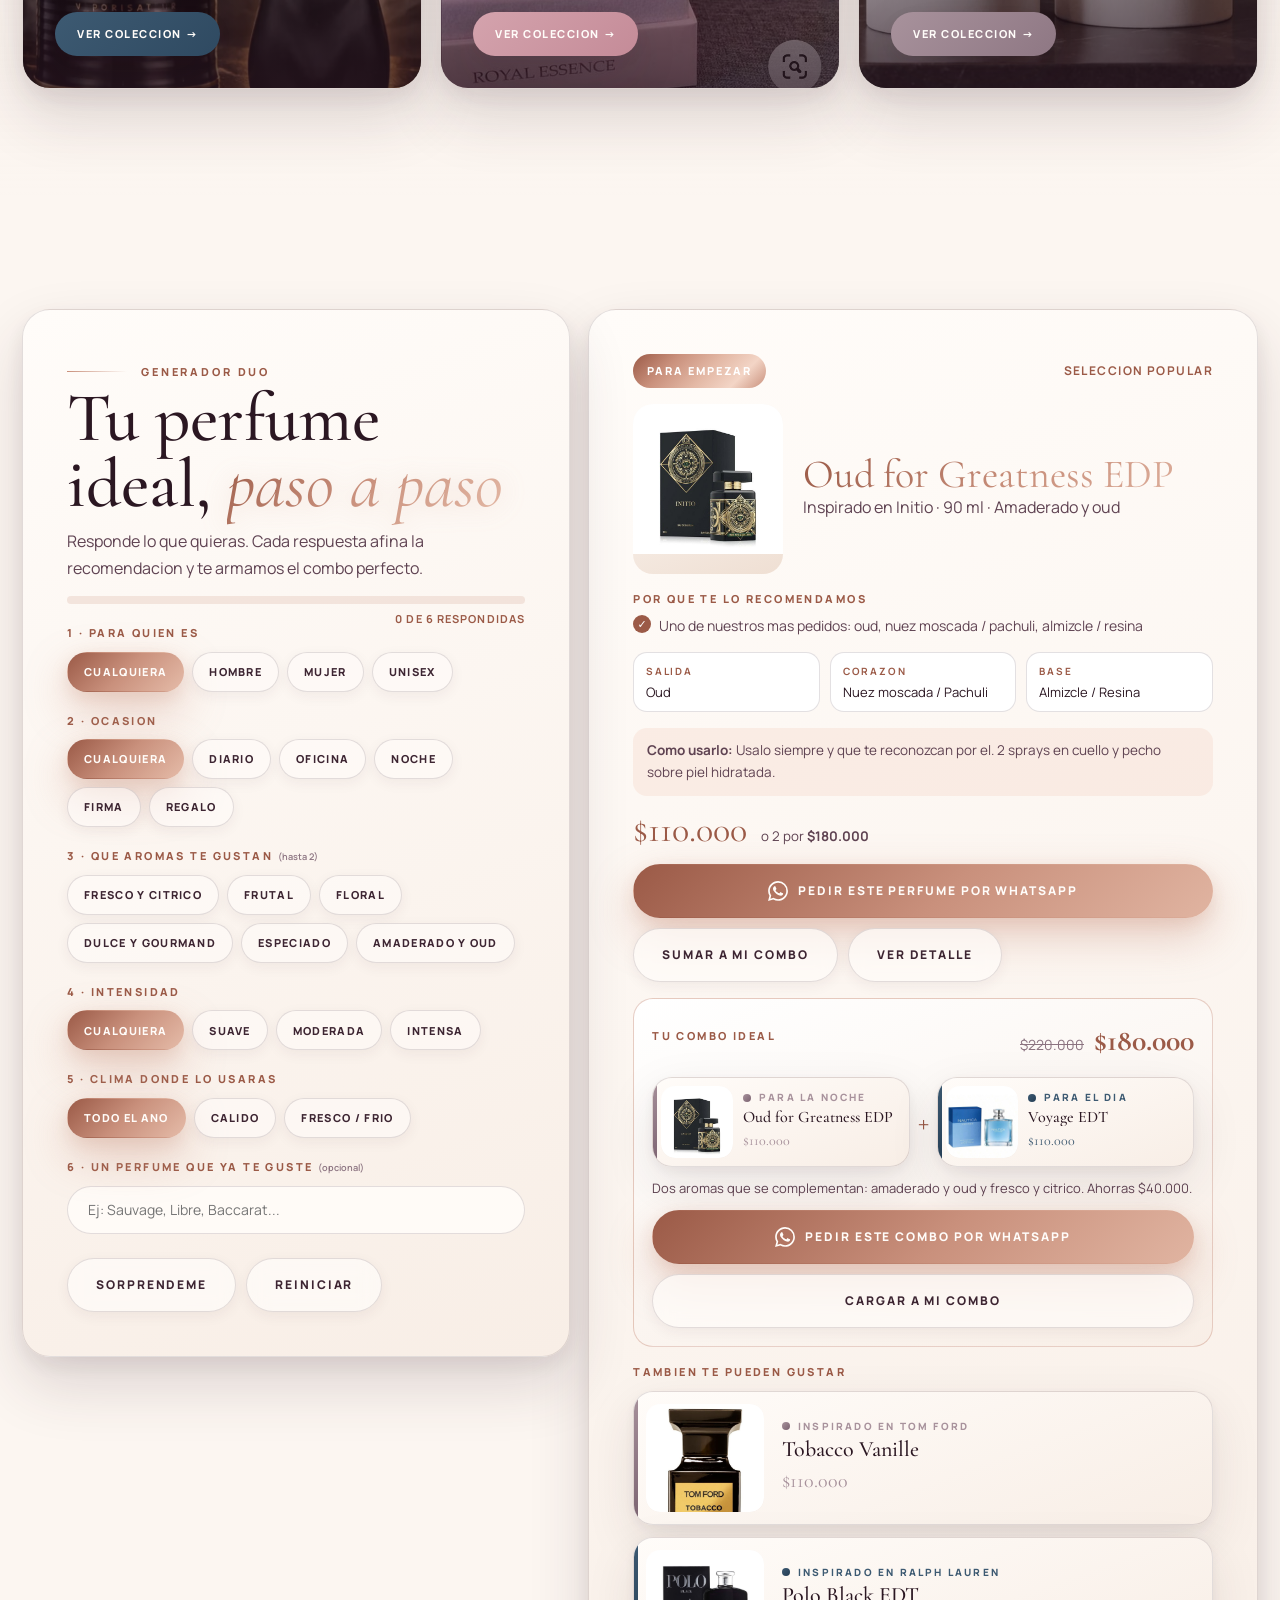
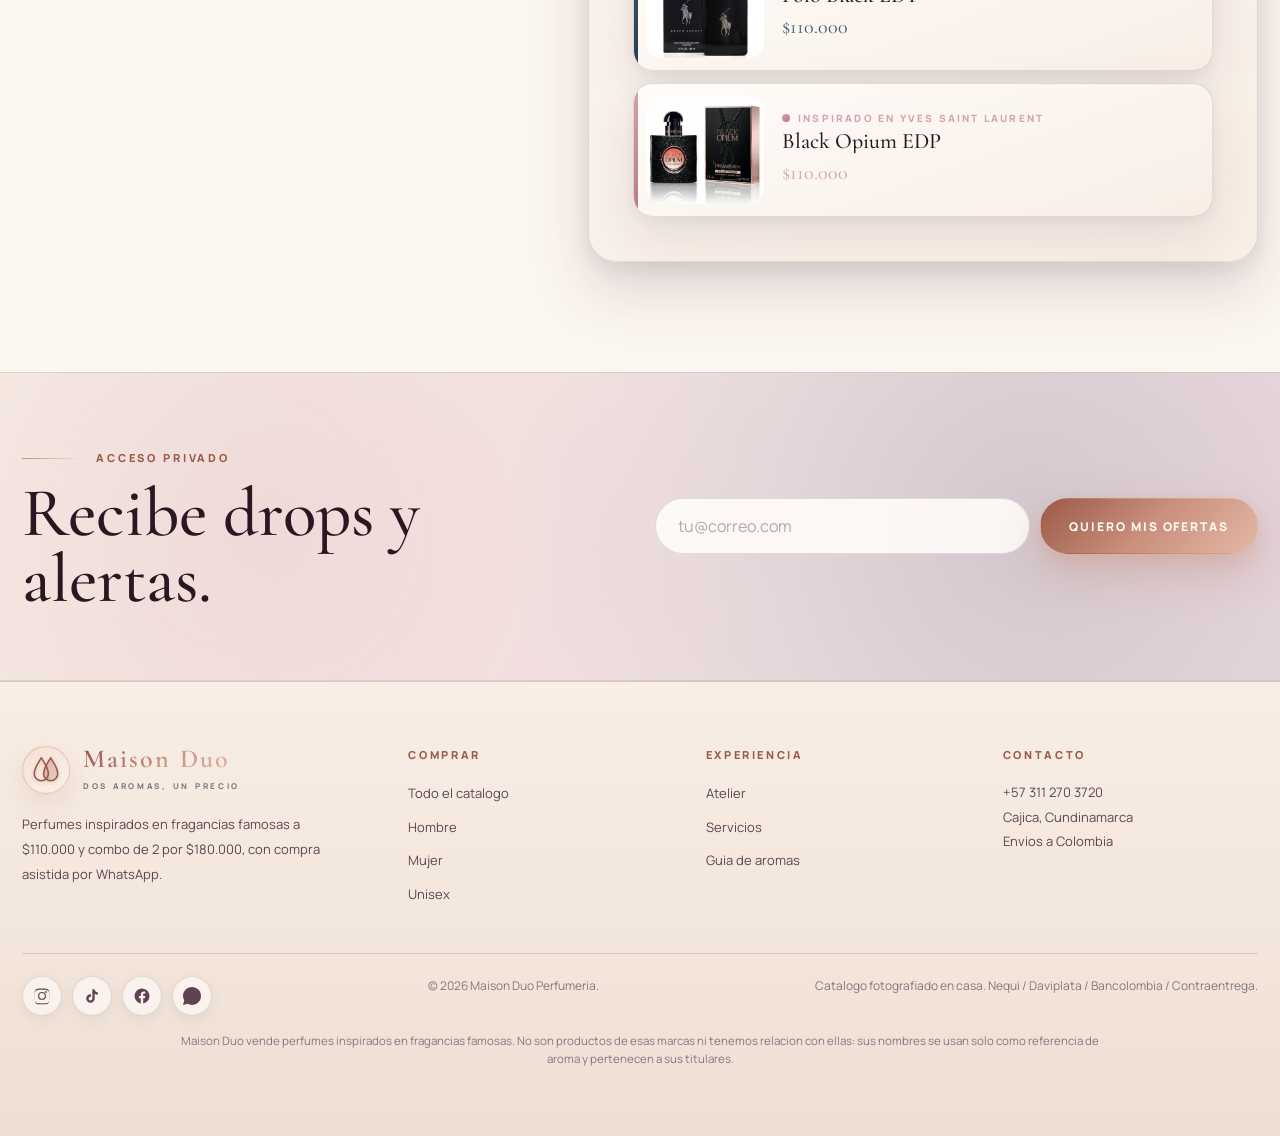
==== commit 430f630f: "Store-style catalog with sidebar filters and product cards; new recommendation generator; remove spo" ====
--- a/index.html
+++ b/index.html
@@ -16,7 +16,7 @@
   <link rel="preconnect" href="https://fonts.gstatic.com" crossorigin>
   
   <link href="https://fonts.googleapis.com/css2?family=Cormorant+Garamond:ital,wght@0,400;0,500;0,600;1,400&family=Manrope:wght@400;500;600;700;800&display=swap" rel="stylesheet">
-  <link rel="stylesheet" href="styles.css?v=19">
+  <link rel="stylesheet" href="styles.css?v=20">
   <script type="application/ld+json">{"@context":"https://schema.org","@type":"Store","name":"Maison Duo","description":"Perfumeria con perfumes inspirados en fragancias famosas, a $110.000 y combo de 2 por $180.000, con asesoria privada en Colombia.","priceRange":"$110.000 - $180.000","telephone":"+57 311 270 3720","address":{"@type":"PostalAddress","addressLocality":"Cajica","addressRegion":"Cundinamarca","addressCountry":"CO"},"sameAs":["https://github.com/Daniel666674/imperium-royal"]}</script>
 </head>
 <body>
@@ -63,37 +63,7 @@
     </div>
   </section>
 
-  <section class="section"><div class="shell finder reveal" data-scent-finder>
-    <div class="finder-copy">
-      <span class="eyebrow">Selector Duo</span>
-      <h2>Encuentra tu firma <em>en segundos</em></h2>
-      <p class="lead">Elige categoria y ocasion. Te mostramos las tres piezas que mejor encajan, y las sumas a tu combo sin salir de aqui.</p>
-      <div class="finder-group">
-        <span class="finder-label">Categoria</span>
-        <div class="finder-options">
-          <button class="choice active" data-pick="cat:all">Cualquiera</button>
-          <button class="choice" data-pick="cat:hombre">Hombre</button>
-          <button class="choice" data-pick="cat:mujer">Mujer</button>
-          <button class="choice" data-pick="cat:unisex">Unisex</button>
-        </div>
-      </div>
-      <div class="finder-group">
-        <span class="finder-label">Ocasion</span>
-        <div class="finder-options">
-          <button class="choice" data-pick="mood:diario">Diario</button>
-          <button class="choice" data-pick="mood:oficina">Oficina</button>
-          <button class="choice active" data-pick="mood:firma">Firma</button>
-          <button class="choice" data-pick="mood:noche">Noche</button>
-          <button class="choice" data-pick="mood:regalo">Regalo</button>
-        </div>
-      </div>
-    </div>
-    <div class="finder-stage">
-      <div class="finder-stage-head"><span class="eyebrow">Coincidencias</span><h3 style="font-family:var(--serif);font-size:26px;font-weight:500">Tu top 3 en vivo</h3></div>
-      <div class="finder-results" data-results aria-live="polite"></div>
-      <a class="pill-btn secondary" href="catalogo.html" style="margin-top:6px;align-self:flex-start">Ver los 410 perfumes</a>
-    </div>
-  </div></section>
+  <section class="section"><div class="shell finder advisor reveal" data-scent-finder></div></section>
 
   <section class="section alt" data-recent-section style="display:none"><div class="shell">
     <div class="section-head reveal"><div><span class="eyebrow">Tu recorrido</span><h2>Vistos <em>recientemente</em></h2></div><a class="pill-btn secondary" href="catalogo.html">Seguir viendo perfumes</a></div>
@@ -104,6 +74,6 @@
 </main>
 <footer><div class="shell footer-grid"><div><a class="brand" href="index.html"><span class="brand-mark" aria-hidden="true"><svg viewBox="0 0 64 64" fill="none"><path d="M22 6C26 14 37 26 37 40A15 15 0 0 1 7 40C7 26 18 14 22 6Z" stroke="currentColor" stroke-width="3.4" stroke-linejoin="round"/><path d="M42 6C46 14 57 26 57 40A15 15 0 0 1 27 40C27 26 38 14 42 6Z" fill="currentColor" fill-opacity=".2" stroke="currentColor" stroke-width="3.4" stroke-linejoin="round"/></svg></span><span><strong>Maison Duo</strong><small>Dos aromas, un precio</small></span></a><p style="margin-top:18px;max-width:330px">Perfumes inspirados en fragancias famosas a $110.000 y combo de 2 por $180.000, con compra asistida por WhatsApp.</p></div><div><h4>Comprar</h4><ul><li><a href="catalogo.html">Todo el catalogo</a></li><li><a href="catalogo.html?cat=hombre">Hombre</a></li><li><a href="catalogo.html?cat=mujer">Mujer</a></li><li><a href="catalogo.html?cat=unisex">Unisex</a></li></ul></div><div><h4>Experiencia</h4><ul><li><a href="atelier.html">Atelier</a></li><li><a href="servicios.html">Servicios</a></li><li><a href="guia.html">Guia de aromas</a></li></ul></div><div><h4>Contacto</h4><p>+57 311 270 3720<br>Cajica, Cundinamarca<br>Envios a Colombia</p></div></div><div class="shell footer-bottom"><span>© 2026 Maison Duo Perfumeria.</span><span>Catalogo fotografiado en casa. Nequi / Daviplata / Bancolombia / Contraentrega.</span></div></footer>
 <a class="floating-wa" href="https://wa.me/573112703720?text=Hola%20Maison%20Duo%20%F0%9F%91%8B%20Quiero%20armar%20mi%20combo%20de%202%20perfumes%20por%20%24180.000.%20%C2%BFMe%20ayudan%20a%20elegir%3F%20Me%20gustan%20los%20aromas%3A%20" target="_blank" rel="noopener" aria-label="WhatsApp"><svg viewBox="0 0 32 32" fill="currentColor" aria-hidden="true"><path d="M16.003.064C7.17.064.008 7.226.008 16.062a15.94 15.94 0 0 0 2.137 7.992L0 32.064l8.2-2.148a15.98 15.98 0 0 0 7.803 1.992h.007c8.83 0 15.99-7.162 15.99-15.998 0-4.28-1.663-8.302-4.682-11.322A15.89 15.89 0 0 0 16.003.064zM23.31 19.28c-.4-.2-2.37-1.17-2.74-1.3-.37-.13-.64-.2-.9.2-.27.4-1.03 1.3-1.27 1.57-.23.27-.47.3-.87.1-.4-.2-1.69-.62-3.22-1.98-1.19-1.06-1.99-2.37-2.22-2.77-.23-.4-.02-.62.18-.82.18-.18.4-.47.6-.7.2-.23.27-.4.4-.67.13-.27.07-.5-.03-.7-.1-.2-.9-2.17-1.23-2.97-.33-.78-.66-.67-.9-.69-.23-.01-.5-.01-.77-.01-.27 0-.7.1-1.07.5-.37.4-1.4 1.37-1.4 3.34 0 1.97 1.43 3.87 1.63 4.13.2.27 2.82 4.31 6.83 6.04.95.41 1.7.66 2.28.84.96.31 1.83.26 2.52.16.77-.12 2.37-.97 2.7-1.9.33-.93.33-1.73.23-1.9-.1-.17-.37-.27-.77-.47z"/></svg></a>
-<script src="site.js?v=19"></script>
+<script src="site.js?v=20"></script>
 </body>
 </html>
--- a/styles.css
+++ b/styles.css
@@ -857,3 +857,120 @@
   .search-wrap input{width:100%;min-width:0;font-size:14px}
   .catalog-count,.select{flex:1 1 calc(50% - 8px);justify-content:center;min-width:0}
 }
+
+/* ================= STORE CATALOG ================= */
+.store{display:grid;grid-template-columns:270px minmax(0,1fr);gap:28px;align-items:start}
+.store-filters{position:sticky;top:100px;max-height:calc(100vh - 120px);overflow-y:auto;padding:22px;border:1px solid var(--line);border-radius:var(--radius-lg);background:linear-gradient(160deg,#fffcf9,#f8eee6);scrollbar-width:thin}
+.sf-head{display:flex;justify-content:space-between;align-items:center;margin-bottom:6px}
+.sf-head b{font-family:var(--serif);font-size:24px;font-weight:600}
+.sf-close{display:none;width:40px;height:40px;border-radius:50%;border:1px solid var(--line);background:#fff;font-size:22px;cursor:pointer}
+.sf-group{padding:16px 0;border-top:1px solid var(--line)}
+.sf-group:first-of-type{border-top:0}
+.sf-group h4{font-size:11px;letter-spacing:.2em;text-transform:uppercase;color:var(--bronze);font-weight:800;margin-bottom:10px}
+.sf-list{display:flex;flex-direction:column;gap:2px}
+.sf-scroll .sf-list{max-height:220px;overflow-y:auto;padding-right:6px;scrollbar-width:thin}
+.sf-opt{display:grid;grid-template-columns:18px minmax(0,1fr) auto;align-items:center;gap:10px;padding:8px 6px;border:0;background:none;border-radius:10px;cursor:pointer;text-align:left;font:inherit;font-size:14px;color:var(--ink);transition:background var(--ease)}
+.sf-opt:hover{background:rgba(201,144,124,.12)}
+.sf-box{width:18px;height:18px;border:1.5px solid var(--line-gold);border-radius:50%;background:#fff;display:grid;place-items:center}
+.sf-opt.on .sf-box{border-color:var(--bronze);background:var(--bronze);box-shadow:inset 0 0 0 3px #fff}
+.sf-opt.on{font-weight:700;color:var(--espresso)}
+.sf-label{overflow:hidden;text-overflow:ellipsis;white-space:nowrap}
+.sf-opt em{font-style:normal;font-size:12px;color:var(--whisper)}
+.sf-foot{display:none;gap:10px;padding-top:14px;border-top:1px solid var(--line)}
+.sf-foot .pill-btn{flex:1;justify-content:center}
+.store-bar{display:flex;align-items:center;gap:12px;flex-wrap:wrap;margin-bottom:14px}
+.store-bar .search-wrap{flex:1 1 260px}
+.store-bar .search-wrap input{width:100%;min-width:0}
+.store-filter-btn{display:none}
+.store-chips{display:flex;flex-wrap:wrap;gap:8px;margin-bottom:16px}
+.store-chips:empty{display:none}
+.sc-chip{display:inline-flex;align-items:center;gap:8px;padding:8px 14px;border:1px solid var(--line-gold);border-radius:999px;background:rgba(243,213,198,.4);color:var(--bronze);font:inherit;font-size:12px;font-weight:700;cursor:pointer}
+.sc-chip.clear{background:none;border-color:var(--line);color:var(--muted);text-decoration:underline}
+.product-grid{grid-template-columns:repeat(auto-fill,minmax(220px,1fr));gap:18px;padding:0}
+.sc{position:relative;display:flex;flex-direction:column;border:1px solid var(--line);border-radius:var(--radius-md);background:#fffcf9;overflow:hidden;transition:transform .35s cubic-bezier(.2,.8,.2,1),box-shadow .35s,border-color .35s;cursor:pointer;content-visibility:auto;contain-intrinsic-size:420px}
+.sc:hover{transform:translateY(-4px);box-shadow:var(--shadow-float);border-color:var(--line-gold)}
+.sc-img{position:relative;margin:0;aspect-ratio:1/1;background:linear-gradient(160deg,#fff,#f3e6dc);overflow:hidden;border-bottom:1px solid var(--line)}
+.sc-img .product-photo{width:100%;height:100%;object-fit:cover;object-position:center}
+.sc-img .product-photo.is-cut{object-fit:contain;padding:14px}
+.sc:hover .product-photo{transform:scale(1.04)}
+.sc-img .fav-btn{top:10px;right:10px}
+.sc-badge{position:absolute;left:10px;top:10px;z-index:2;padding:5px 10px;border-radius:999px;background:var(--espresso);color:#fff;font-size:10px;font-weight:800;letter-spacing:.14em;text-transform:uppercase}
+.sc-badge.hot{background:var(--grad-champagne,#c98f7c)}
+.sc-body{display:flex;flex-direction:column;gap:6px;padding:14px 14px 16px;flex:1}
+.sc-brand{font-size:10px;font-weight:800;letter-spacing:.14em;text-transform:uppercase;color:var(--bronze);overflow:hidden;text-overflow:ellipsis;white-space:nowrap}
+.sc h3{font-family:var(--serif);font-size:21px;line-height:1.1;font-weight:500;color:var(--espresso);display:-webkit-box;-webkit-line-clamp:2;-webkit-box-orient:vertical;overflow:hidden;min-height:2.2em}
+.sc-notes{font-size:12.5px;color:var(--muted);line-height:1.4;overflow:hidden;text-overflow:ellipsis;white-space:nowrap}
+.sc-meta{display:flex;gap:6px;flex-wrap:wrap}
+.sc-meta span{font-size:10px;font-weight:700;letter-spacing:.08em;text-transform:uppercase;color:var(--bronze);background:rgba(243,213,198,.35);padding:4px 8px;border-radius:999px}
+.sc-foot{margin-top:auto;padding-top:10px;display:grid;gap:10px}
+.sc-price b{font-family:var(--serif);font-size:26px;font-weight:600;color:var(--espresso);display:block;line-height:1}
+.sc-price small{font-size:11px;color:var(--muted)}
+.sc-add{min-height:44px;width:100%;border:1.5px solid var(--espresso);border-radius:999px;background:var(--espresso);color:#fff;font:inherit;font-size:11px;font-weight:800;letter-spacing:.14em;text-transform:uppercase;cursor:pointer;transition:background var(--ease),color var(--ease),transform var(--ease)}
+.sc-add:hover{background:var(--bronze);border-color:var(--bronze)}
+.sc-add.on{background:#fff;color:var(--bronze);border-color:var(--bronze)}
+.store-empty{grid-column:1/-1;text-align:center;padding:60px 20px;border:1px dashed var(--line-gold);border-radius:var(--radius-lg)}
+.store-empty b{font-family:var(--serif);font-size:26px;display:block;margin-bottom:6px}
+.store-empty p{color:var(--muted);margin-bottom:18px}
+.load-more{flex-direction:column;align-items:center;gap:12px}
+.lm-count{color:var(--muted);font-size:13px}
+@media (max-width:900px){
+  .store{grid-template-columns:1fr}
+  .store-filter-btn{display:inline-flex}
+  .store-filters{position:fixed;inset:0;z-index:300;max-height:none;border-radius:0;transform:translateY(100%);visibility:hidden;transition:transform .35s cubic-bezier(.2,.8,.2,1),visibility .35s;padding:20px 20px 0}
+  .store-filters.open{transform:none;visibility:visible}
+  .sf-close{display:grid;place-items:center}
+  .sf-foot{display:flex;position:sticky;bottom:0;background:#fffcf9;padding:14px 0 calc(14px + env(safe-area-inset-bottom));margin-top:8px}
+  .sf-scroll .sf-list{max-height:none}
+  .product-grid{grid-template-columns:repeat(2,minmax(0,1fr));gap:12px}
+  .store-bar .search-wrap{flex:1 1 100%;order:-1}
+  .store-filter-btn{flex:1}
+  .catalog-count{flex:none}
+}
+@media (max-width:480px){
+  .sc h3{font-size:17px}.sc-body{padding:11px 11px 13px}.sc-price b{font-size:22px}.sc-notes,.sc-meta{display:none}.sc-add{font-size:10px;letter-spacing:.08em;min-height:42px}
+}
+
+/* ================= ADVISOR ================= */
+.advisor{grid-template-columns:minmax(0,.9fr) minmax(0,1.1fr);align-items:start}
+.adv-form{position:sticky;top:100px}
+.adv-form h2{margin-top:6px}
+.adv-lead{color:var(--cocoa);line-height:1.7;margin:10px 0 4px;max-width:520px}
+.adv-progress{position:relative;margin:14px 0 4px;height:8px;border-radius:999px;background:rgba(201,144,124,.2)}
+.adv-progress i{position:absolute;left:0;top:0;bottom:0;border-radius:999px;background:var(--grad-champagne,#c98f7c);transition:width .35s ease;width:0}
+.adv-progress span{position:absolute;right:0;top:14px;font-size:11px;font-weight:700;letter-spacing:.1em;text-transform:uppercase;color:var(--bronze)}
+.adv-form .finder-group{margin-top:20px}
+.adv-form .finder-group:first-of-type{margin-top:34px}
+.adv-form .choice{min-height:40px;padding:0 16px;font-size:11px}
+.finder-label small{text-transform:none;letter-spacing:0;font-weight:600;color:var(--muted)}
+.adv-input{width:100%;min-height:48px;border:1px solid var(--line);border-radius:999px;padding:0 20px;font:inherit;font-size:14px;background:rgba(255,252,249,.9);outline:0}
+.adv-input:focus{border-color:var(--line-gold);box-shadow:0 0 0 4px rgba(201,144,124,.16)}
+.adv-liked-msg{display:block;margin-top:8px;color:var(--bronze);font-size:12px}
+.adv-actions{display:flex;gap:10px;flex-wrap:wrap;margin-top:24px}
+.adv-jump{display:none}
+.adv-out{gap:16px;min-width:0}
+.adv-meter{position:relative;display:flex;align-items:baseline;gap:8px;padding:6px 14px 10px;border-radius:14px;background:#fff;border:1px solid var(--line)}
+.adv-meter b{font-family:var(--serif);font-size:30px;color:var(--bronze);line-height:1}
+.adv-meter span{font-size:11px;letter-spacing:.12em;text-transform:uppercase;color:var(--muted)}
+.adv-meter i{position:absolute;left:14px;right:14px;bottom:4px;height:3px;border-radius:3px;background:linear-gradient(90deg,var(--bronze) var(--p),rgba(201,144,124,.2) var(--p))}
+.adv-why .finder-label{display:block;margin-bottom:8px}
+.adv-reasons{list-style:none;display:grid;gap:8px;margin:0;padding:0}
+.adv-reasons li{position:relative;padding-left:26px;line-height:1.5;font-size:14px;color:var(--cocoa)}
+.adv-reasons li::before{content:"\2713";position:absolute;left:0;top:0;width:18px;height:18px;border-radius:50%;background:var(--bronze);color:#fff;font-size:11px;display:grid;place-items:center;line-height:18px;text-align:center}
+.adv-tip{font-size:13.5px;line-height:1.6;color:var(--cocoa);padding:12px 14px;border-radius:var(--radius-sm);background:rgba(243,213,198,.35)}
+.adv-combo{padding:18px;border:1px solid var(--line-gold);border-radius:var(--radius-md);background:linear-gradient(160deg,#fff,#f8eee6);display:grid;gap:12px}
+.adv-combo-head{display:flex;justify-content:space-between;align-items:center;gap:12px}
+.adv-combo-price{display:flex;align-items:baseline;gap:10px}
+.adv-combo-price s{color:var(--muted);font-size:14px}
+.adv-combo-price b{font-family:var(--serif);font-size:30px;color:var(--bronze)}
+.adv-combo-pair{display:grid;grid-template-columns:minmax(0,1fr) auto minmax(0,1fr);gap:8px;align-items:center}
+.adv-combo-pair .finder-card{grid-template-columns:72px minmax(0,1fr);gap:10px;padding:8px 10px 8px 8px;width:100%}
+.adv-combo-pair .finder-card-photo{height:72px}
+.adv-combo-pair .finder-card-info b{font-size:16px;white-space:normal;display:-webkit-box;-webkit-line-clamp:2;-webkit-box-orient:vertical}
+.adv-combo-pair .finder-card-price{font-size:14px}
+.adv-plus{font-family:var(--serif);font-size:28px;color:var(--bronze)}
+.adv-combo-note{font-size:13px;color:var(--cocoa);line-height:1.5}
+.adv-combo-actions{display:flex;gap:10px;flex-wrap:wrap}
+.adv-combo-actions .wa-cta{flex:1 1 100%;justify-content:center}
+.adv-combo-actions .pill-btn{flex:1 1 auto;justify-content:center}
+.adv-empty{text-align:center;padding:40px 10px}
+@media (max-width:1100px){.advisor{grid-template-columns:1fr}.adv-form{position:static}.adv-jump{display:inline-flex}.adv-combo-pair{grid-template-columns:1fr}.adv-plus{text-align:center}}
